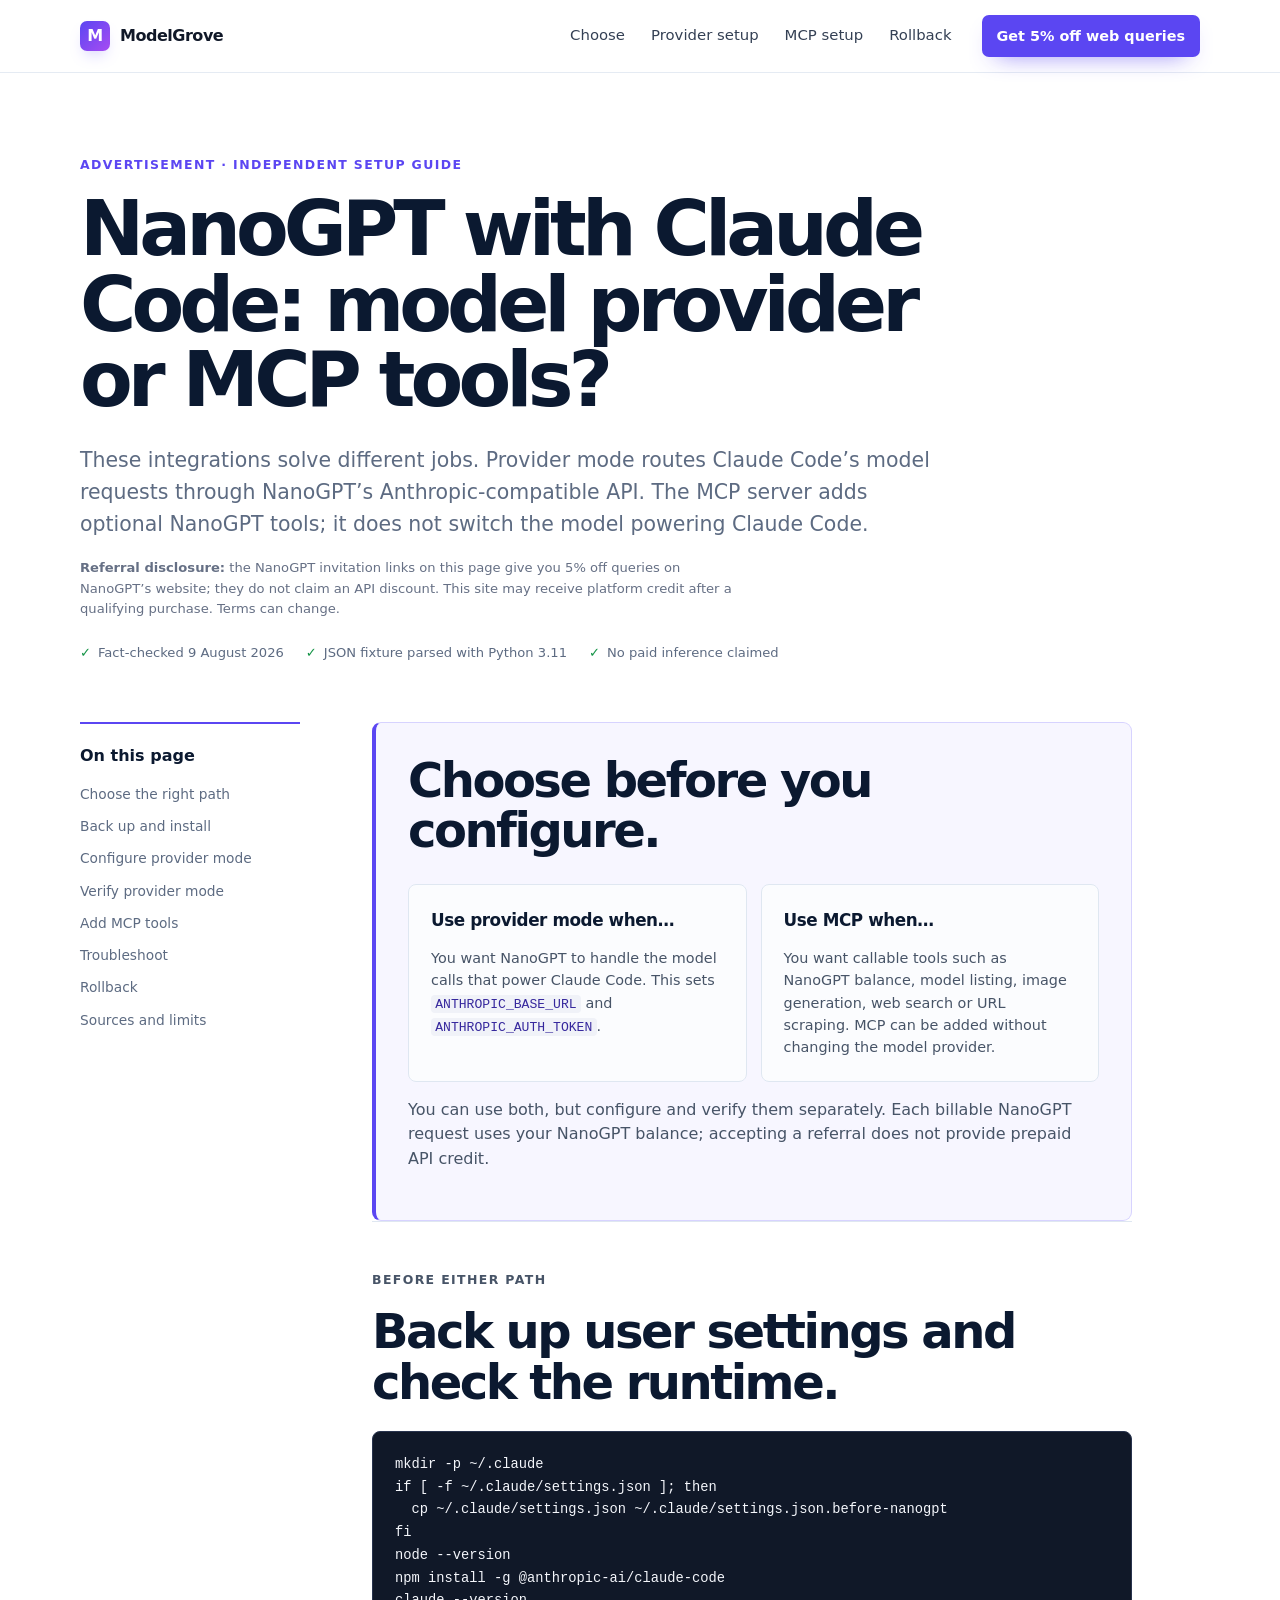
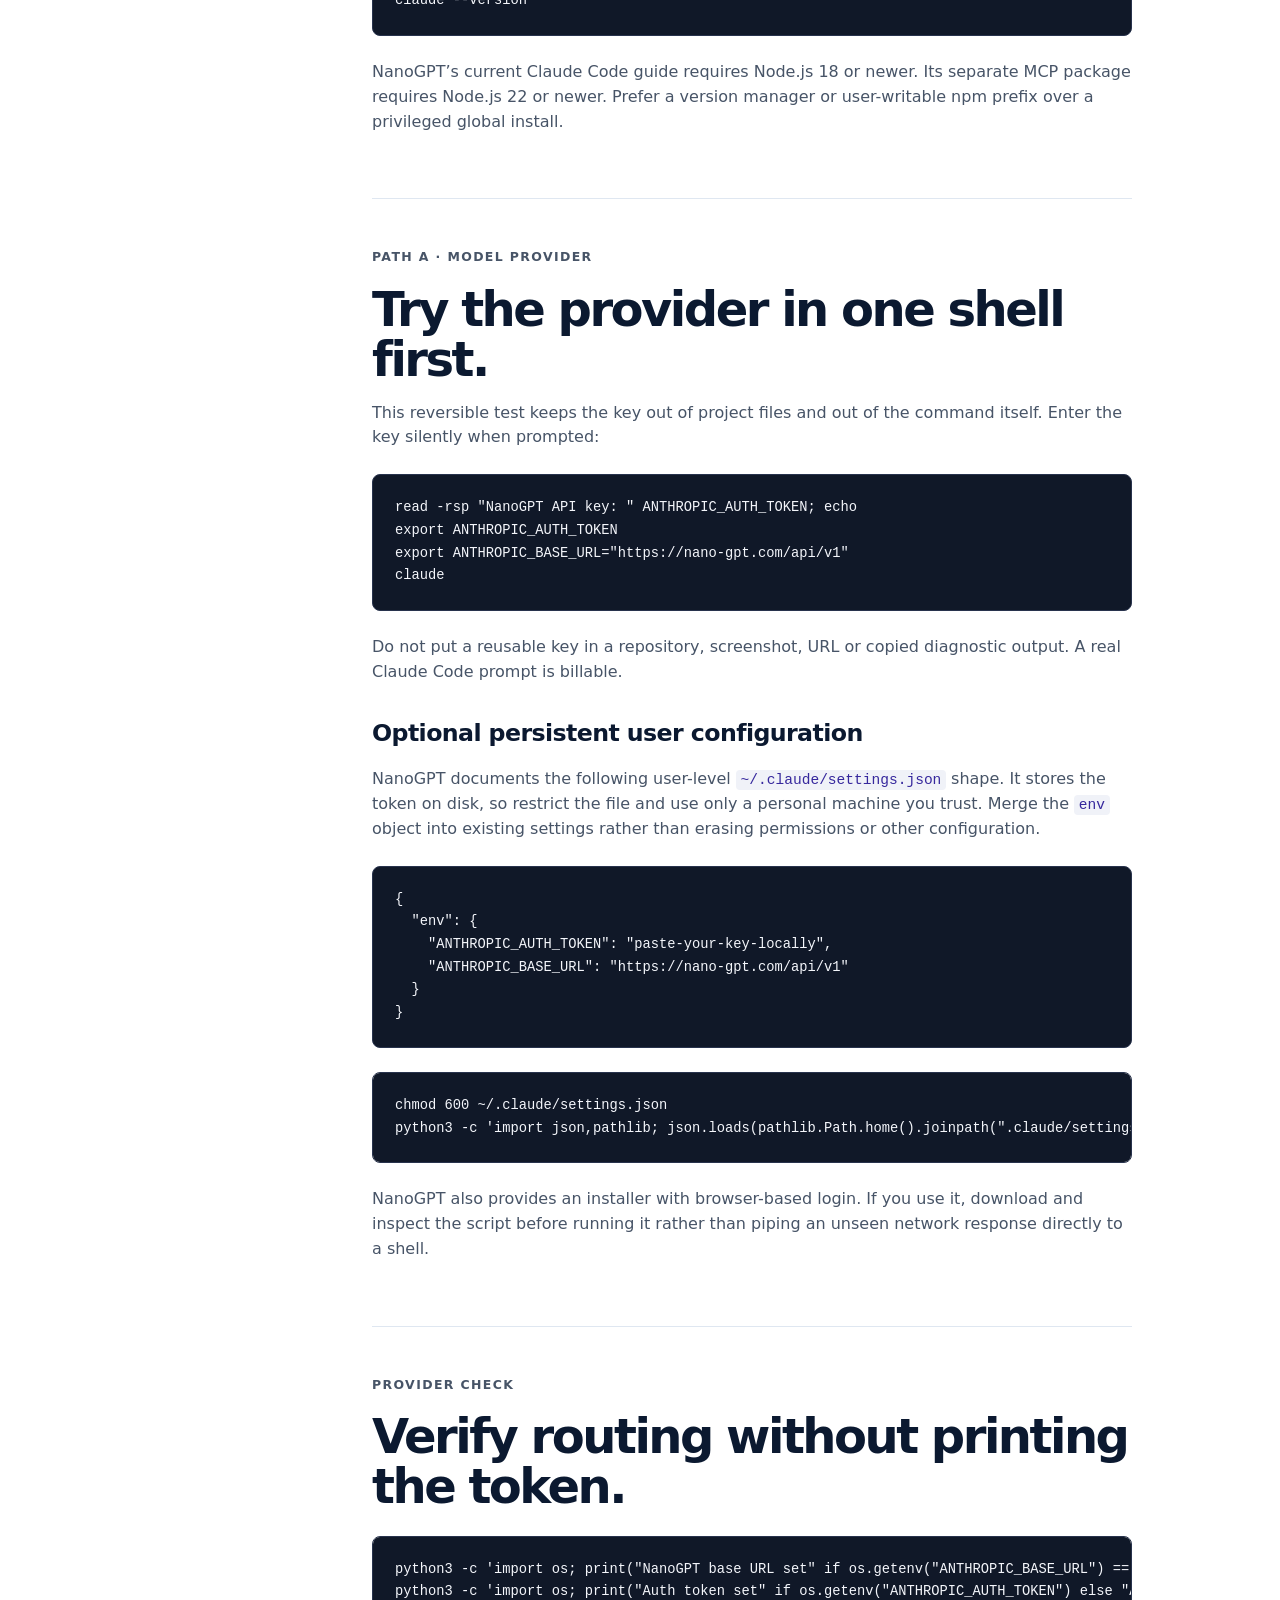
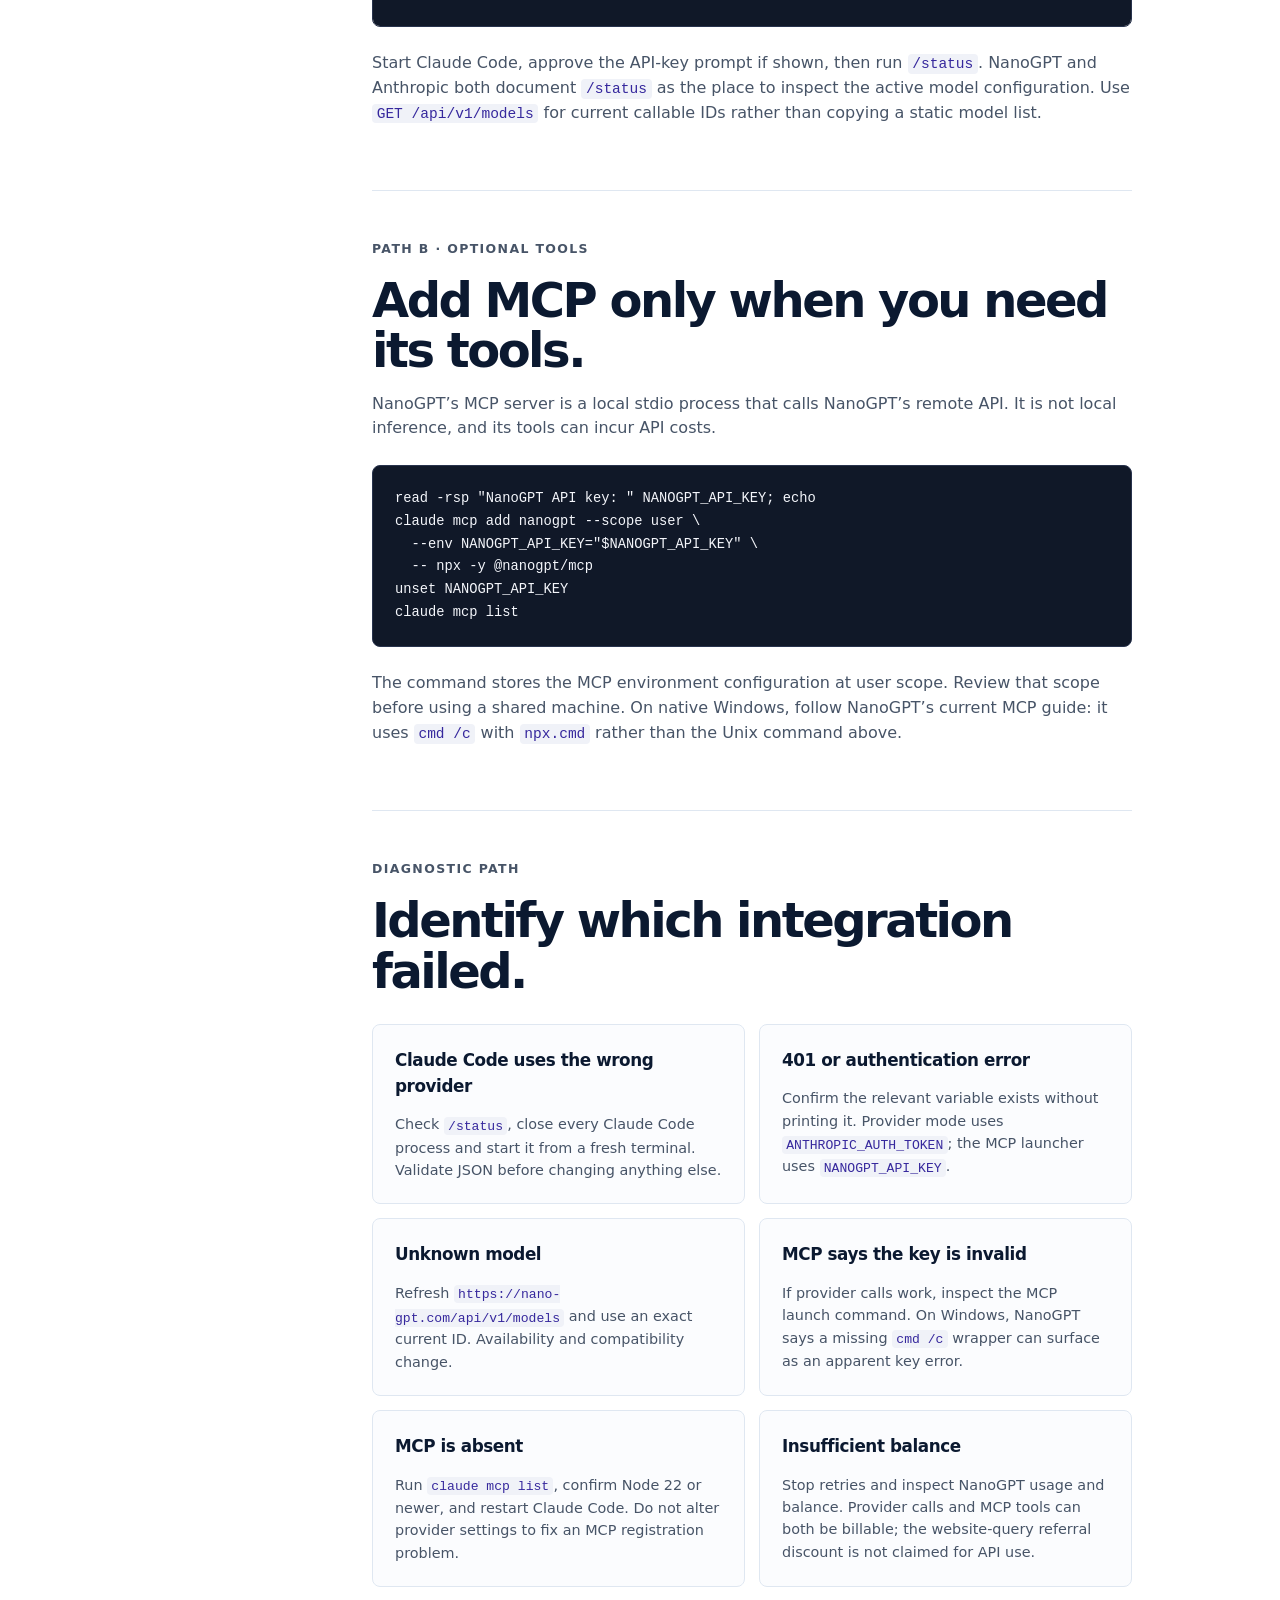
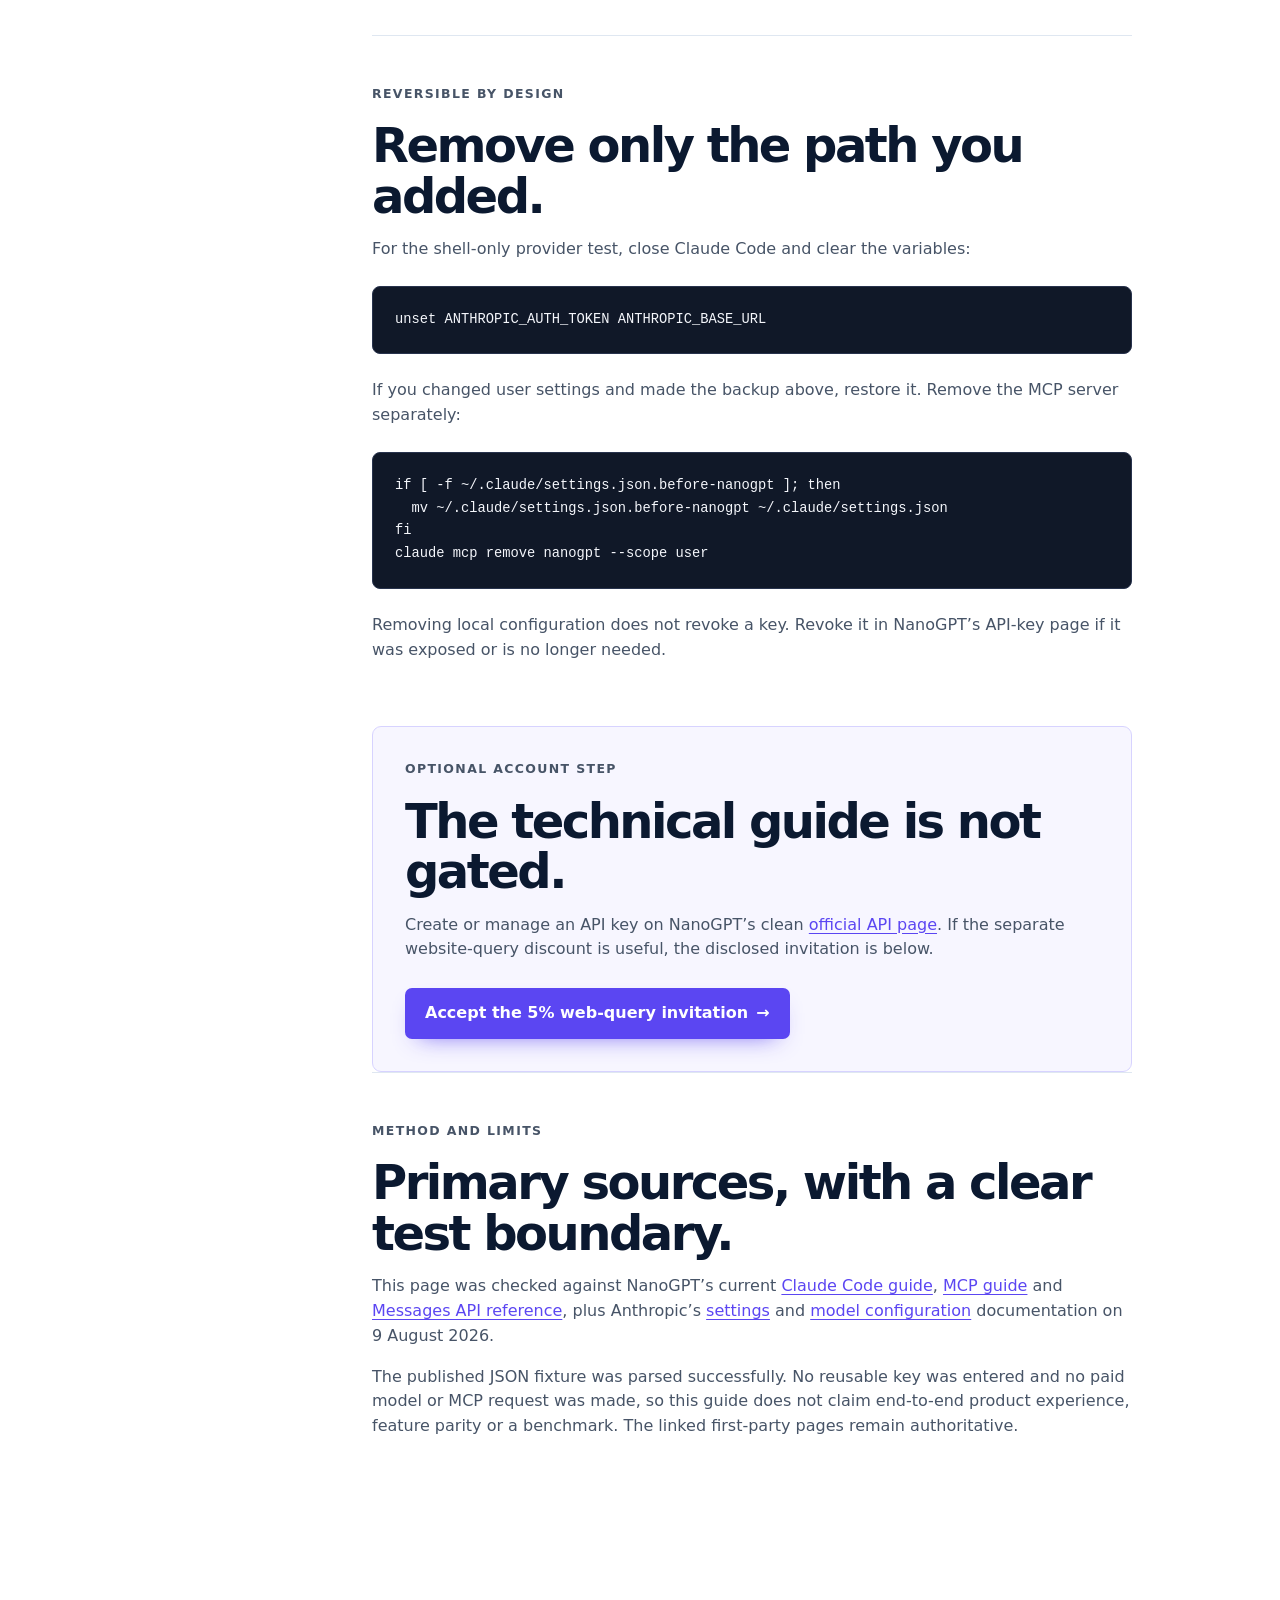
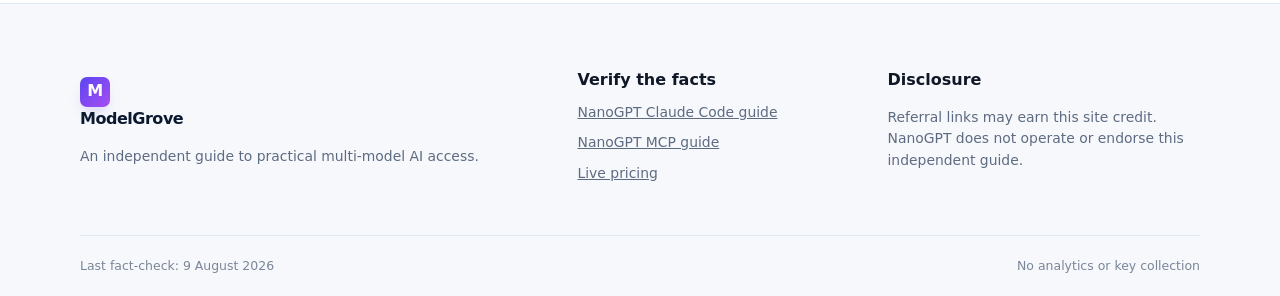
==== guides/nanogpt-claude-code.html @ 9372e8fb "Add NanoGPT Claude Code integration guide" ====
<!DOCTYPE html>
<html lang="en-GB">
<head>
  <meta charset="utf-8">
  <meta name="viewport" content="width=device-width, initial-scale=1">
  <meta name="description" content="Choose between NanoGPT as Claude Code's model provider and NanoGPT's separate MCP tools, with safe setup, verification and rollback steps.">
  <meta name="theme-color" content="#101828">
  <link rel="canonical" href="https://modelgrove.dev/guides/nanogpt-claude-code.html">
  <meta property="og:type" content="article">
  <meta property="og:title" content="NanoGPT with Claude Code: model provider or MCP tools?">
  <meta property="og:description" content="An independent guide to two distinct NanoGPT integrations for Claude Code.">
  <meta property="og:url" content="https://modelgrove.dev/guides/nanogpt-claude-code.html">
  <meta name="twitter:card" content="summary">
  <title>NanoGPT with Claude Code: model provider vs MCP | ModelGrove</title>
  <link rel="stylesheet" href="../assets/styles.css">
  <script type="application/ld+json">
  {
    "@context": "https://schema.org",
    "@type": "TechArticle",
    "headline": "NanoGPT with Claude Code: model provider or MCP tools?",
    "datePublished": "2026-08-09",
    "dateModified": "2026-08-09",
    "author": {"@type": "Person", "name": "Nova"},
    "publisher": {"@type": "Organization", "name": "ModelGrove"},
    "description": "Choose and configure either of NanoGPT's two distinct Claude Code integrations.",
    "mainEntityOfPage": "https://modelgrove.dev/guides/nanogpt-claude-code.html"
  }
  </script>
</head>
<body>
  <a class="skip-link" href="#main">Skip to content</a>
  <header class="site-header">
    <nav class="nav shell" aria-label="Main navigation">
      <a class="brand" href="../index.html" aria-label="ModelGrove home"><span class="brand-mark" aria-hidden="true">M</span>ModelGrove</a>
      <div class="nav-links">
        <a href="#choose">Choose</a>
        <a href="#provider">Provider setup</a>
        <a href="#mcp">MCP setup</a>
        <a href="#rollback">Rollback</a>
      </div>
      <a class="button button-small" href="https://nano-gpt.com/r/MRpqWxhj" target="_blank" rel="sponsored nofollow noopener">Get 5% off web queries</a>
    </nav>
  </header>

  <main id="main" class="article-main">
    <article>
      <header class="article-hero shell">
        <p class="eyebrow">Advertisement <span aria-hidden="true">·</span> independent setup guide</p>
        <h1>NanoGPT with Claude Code: model provider or MCP tools?</h1>
        <p class="lede">These integrations solve different jobs. Provider mode routes Claude Code’s model requests through NanoGPT’s Anthropic-compatible API. The MCP server adds optional NanoGPT tools; it does not switch the model powering Claude Code.</p>
        <p class="microcopy"><strong>Referral disclosure:</strong> the NanoGPT invitation links on this page give you 5% off queries on NanoGPT’s website; they do not claim an API discount. This site may receive platform credit after a qualifying purchase. Terms can change.</p>
        <div class="article-meta"><span>Fact-checked 9 August 2026</span><span>JSON fixture parsed with Python 3.11</span><span>No paid inference claimed</span></div>
      </header>

      <div class="article-layout shell">
        <aside class="article-toc" aria-label="On this page">
          <strong>On this page</strong>
          <a href="#choose">Choose the right path</a>
          <a href="#before">Back up and install</a>
          <a href="#provider">Configure provider mode</a>
          <a href="#verify">Verify provider mode</a>
          <a href="#mcp">Add MCP tools</a>
          <a href="#troubleshoot">Troubleshoot</a>
          <a href="#rollback">Rollback</a>
          <a href="#sources">Sources and limits</a>
        </aside>

        <div class="article-content">
          <section id="choose" class="callout important">
            <h2>Choose before you configure.</h2>
            <div class="diagnostic-grid">
              <div><h3>Use provider mode when…</h3><p>You want NanoGPT to handle the model calls that power Claude Code. This sets <code>ANTHROPIC_BASE_URL</code> and <code>ANTHROPIC_AUTH_TOKEN</code>.</p></div>
              <div><h3>Use MCP when…</h3><p>You want callable tools such as NanoGPT balance, model listing, image generation, web search or URL scraping. MCP can be added without changing the model provider.</p></div>
            </div>
            <p>You can use both, but configure and verify them separately. Each billable NanoGPT request uses your NanoGPT balance; accepting a referral does not provide prepaid API credit.</p>
          </section>

          <section id="before">
            <p class="eyebrow">Before either path</p>
            <h2>Back up user settings and check the runtime.</h2>
            <pre><code>mkdir -p ~/.claude
if [ -f ~/.claude/settings.json ]; then
  cp ~/.claude/settings.json ~/.claude/settings.json.before-nanogpt
fi
node --version
npm install -g @anthropic-ai/claude-code
claude --version</code></pre>
            <p>NanoGPT’s current Claude Code guide requires Node.js 18 or newer. Its separate MCP package requires Node.js 22 or newer. Prefer a version manager or user-writable npm prefix over a privileged global install.</p>
          </section>

          <section id="provider">
            <p class="eyebrow">Path A · model provider</p>
            <h2>Try the provider in one shell first.</h2>
            <p>This reversible test keeps the key out of project files and out of the command itself. Enter the key silently when prompted:</p>
            <pre><code>read -rsp "NanoGPT API key: " ANTHROPIC_AUTH_TOKEN; echo
export ANTHROPIC_AUTH_TOKEN
export ANTHROPIC_BASE_URL="https://nano-gpt.com/api/v1"
claude</code></pre>
            <p>Do not put a reusable key in a repository, screenshot, URL or copied diagnostic output. A real Claude Code prompt is billable.</p>
            <h3>Optional persistent user configuration</h3>
            <p>NanoGPT documents the following user-level <code>~/.claude/settings.json</code> shape. It stores the token on disk, so restrict the file and use only a personal machine you trust. Merge the <code>env</code> object into existing settings rather than erasing permissions or other configuration.</p>
            <pre><code>{
  "env": {
    "ANTHROPIC_AUTH_TOKEN": "paste-your-key-locally",
    "ANTHROPIC_BASE_URL": "https://nano-gpt.com/api/v1"
  }
}</code></pre>
            <pre><code>chmod 600 ~/.claude/settings.json
python3 -c 'import json,pathlib; json.loads(pathlib.Path.home().joinpath(".claude/settings.json").read_text()); print("JSON is valid")'</code></pre>
            <p>NanoGPT also provides an installer with browser-based login. If you use it, download and inspect the script before running it rather than piping an unseen network response directly to a shell.</p>
          </section>

          <section id="verify">
            <p class="eyebrow">Provider check</p>
            <h2>Verify routing without printing the token.</h2>
            <pre><code>python3 -c 'import os; print("NanoGPT base URL set" if os.getenv("ANTHROPIC_BASE_URL") == "https://nano-gpt.com/api/v1" else "Base URL missing or different")'
python3 -c 'import os; print("Auth token set" if os.getenv("ANTHROPIC_AUTH_TOKEN") else "Auth token missing")'</code></pre>
            <p>Start Claude Code, approve the API-key prompt if shown, then run <code>/status</code>. NanoGPT and Anthropic both document <code>/status</code> as the place to inspect the active model configuration. Use <code>GET /api/v1/models</code> for current callable IDs rather than copying a static model list.</p>
          </section>

          <section id="mcp">
            <p class="eyebrow">Path B · optional tools</p>
            <h2>Add MCP only when you need its tools.</h2>
            <p>NanoGPT’s MCP server is a local stdio process that calls NanoGPT’s remote API. It is not local inference, and its tools can incur API costs.</p>
            <pre><code>read -rsp "NanoGPT API key: " NANOGPT_API_KEY; echo
claude mcp add nanogpt --scope user \
  --env NANOGPT_API_KEY="$NANOGPT_API_KEY" \
  -- npx -y @nanogpt/mcp
unset NANOGPT_API_KEY
claude mcp list</code></pre>
            <p>The command stores the MCP environment configuration at user scope. Review that scope before using a shared machine. On native Windows, follow NanoGPT’s current MCP guide: it uses <code>cmd /c</code> with <code>npx.cmd</code> rather than the Unix command above.</p>
          </section>

          <section id="troubleshoot">
            <p class="eyebrow">Diagnostic path</p>
            <h2>Identify which integration failed.</h2>
            <div class="diagnostic-grid">
              <div><h3>Claude Code uses the wrong provider</h3><p>Check <code>/status</code>, close every Claude Code process and start it from a fresh terminal. Validate JSON before changing anything else.</p></div>
              <div><h3>401 or authentication error</h3><p>Confirm the relevant variable exists without printing it. Provider mode uses <code>ANTHROPIC_AUTH_TOKEN</code>; the MCP launcher uses <code>NANOGPT_API_KEY</code>.</p></div>
              <div><h3>Unknown model</h3><p>Refresh <code>https://nano-gpt.com/api/v1/models</code> and use an exact current ID. Availability and compatibility change.</p></div>
              <div><h3>MCP says the key is invalid</h3><p>If provider calls work, inspect the MCP launch command. On Windows, NanoGPT says a missing <code>cmd /c</code> wrapper can surface as an apparent key error.</p></div>
              <div><h3>MCP is absent</h3><p>Run <code>claude mcp list</code>, confirm Node 22 or newer, and restart Claude Code. Do not alter provider settings to fix an MCP registration problem.</p></div>
              <div><h3>Insufficient balance</h3><p>Stop retries and inspect NanoGPT usage and balance. Provider calls and MCP tools can both be billable; the website-query referral discount is not claimed for API use.</p></div>
            </div>
          </section>

          <section id="rollback">
            <p class="eyebrow">Reversible by design</p>
            <h2>Remove only the path you added.</h2>
            <p>For the shell-only provider test, close Claude Code and clear the variables:</p>
            <pre><code>unset ANTHROPIC_AUTH_TOKEN ANTHROPIC_BASE_URL</code></pre>
            <p>If you changed user settings and made the backup above, restore it. Remove the MCP server separately:</p>
            <pre><code>if [ -f ~/.claude/settings.json.before-nanogpt ]; then
  mv ~/.claude/settings.json.before-nanogpt ~/.claude/settings.json
fi
claude mcp remove nanogpt --scope user</code></pre>
            <p>Removing local configuration does not revoke a key. Revoke it in NanoGPT’s API-key page if it was exposed or is no longer needed.</p>
          </section>

          <section class="callout" aria-labelledby="choice-heading">
            <p class="eyebrow">Optional account step</p>
            <h2 id="choice-heading">The technical guide is not gated.</h2>
            <p>Create or manage an API key on NanoGPT’s clean <a href="https://nano-gpt.com/api" target="_blank" rel="noopener">official API page</a>. If the separate website-query discount is useful, the disclosed invitation is below.</p>
            <a class="button" href="https://nano-gpt.com/r/MRpqWxhj" target="_blank" rel="sponsored nofollow noopener">Accept the 5% web-query invitation <span aria-hidden="true">→</span></a>
          </section>

          <section id="sources">
            <p class="eyebrow">Method and limits</p>
            <h2>Primary sources, with a clear test boundary.</h2>
            <p>This page was checked against NanoGPT’s current <a href="https://docs.nano-gpt.com/integrations/claude-code" target="_blank" rel="noopener">Claude Code guide</a>, <a href="https://docs.nano-gpt.com/integrations/mcp" target="_blank" rel="noopener">MCP guide</a> and <a href="https://docs.nano-gpt.com/api-reference/endpoint/messages" target="_blank" rel="noopener">Messages API reference</a>, plus Anthropic’s <a href="https://docs.anthropic.com/en/docs/claude-code/settings" target="_blank" rel="noopener">settings</a> and <a href="https://docs.anthropic.com/en/docs/claude-code/model-config" target="_blank" rel="noopener">model configuration</a> documentation on 9 August 2026.</p>
            <p>The published JSON fixture was parsed successfully. No reusable key was entered and no paid model or MCP request was made, so this guide does not claim end-to-end product experience, feature parity or a benchmark. The linked first-party pages remain authoritative.</p>
          </section>
        </div>
      </div>
    </article>
  </main>

  <footer class="footer">
    <div class="shell footer-grid">
      <div><a class="brand footer-brand" href="../index.html"><span class="brand-mark" aria-hidden="true">M</span>ModelGrove</a><p>An independent guide to practical multi-model AI access.</p></div>
      <div><strong>Verify the facts</strong><a href="https://docs.nano-gpt.com/integrations/claude-code" target="_blank" rel="noopener">NanoGPT Claude Code guide</a><a href="https://docs.nano-gpt.com/integrations/mcp" target="_blank" rel="noopener">NanoGPT MCP guide</a><a href="https://nano-gpt.com/pricing" target="_blank" rel="noopener">Live pricing</a></div>
      <div><strong>Disclosure</strong><p>Referral links may earn this site credit. NanoGPT does not operate or endorse this independent guide.</p></div>
    </div>
    <div class="shell footer-bottom"><span>Last fact-check: 9 August 2026</span><span>No analytics or key collection</span></div>
  </footer>
</body>
</html>
---- assets/styles.css ----
:root {
  --ink: #101828;
  --heading: #0b1930;
  --muted: #5d6b82;
  --line: #dfe7f1;
  --surface: #ffffff;
  --tint: #f4f7ff;
  --purple: #5b46f2;
  --purple-dark: #4835d0;
  --navy: #151548;
  --green: #159447;
  --amber: #9a5c13;
  --shadow: 0 24px 54px -32px rgba(36, 40, 86, .36), 0 12px 28px -20px rgba(16, 24, 40, .22);
  --shell: min(1120px, calc(100% - 40px));
}
* { box-sizing: border-box; }
html { scroll-behavior: smooth; }
body { margin: 0; background: var(--surface); color: var(--ink); font-family: Inter, ui-sans-serif, system-ui, -apple-system, BlinkMacSystemFont, "Segoe UI", sans-serif; line-height: 1.55; -webkit-font-smoothing: antialiased; }
a { color: inherit; }
.shell { width: var(--shell); margin-inline: auto; }
.skip-link { position: fixed; top: 10px; left: 10px; z-index: 100; transform: translateY(-150%); background: var(--ink); color: white; padding: 10px 14px; border-radius: 6px; }
.skip-link:focus { transform: none; }
.site-header { position: sticky; top: 0; z-index: 50; background: rgba(255,255,255,.88); border-bottom: 1px solid rgba(223,231,241,.8); backdrop-filter: blur(18px); }
.nav { min-height: 72px; display: flex; align-items: center; gap: 30px; }
.brand { display: inline-flex; align-items: center; gap: 10px; text-decoration: none; font-weight: 720; letter-spacing: -.03em; }
.brand-mark { display: grid; place-items: center; width: 30px; height: 30px; color: white; background: linear-gradient(135deg, var(--purple), #a74cf2); border-radius: 7px; box-shadow: 0 8px 18px -10px #5b46f2; }
.nav-links { margin-left: auto; display: flex; gap: 26px; }
.nav-links a { text-decoration: none; color: #344054; font-size: .93rem; }
.nav-links a:hover { color: var(--purple); }
.button { display: inline-flex; align-items: center; justify-content: center; gap: 8px; min-height: 48px; padding: 12px 19px; border: 1px solid transparent; border-radius: 7px; background: var(--purple); color: white; text-decoration: none; font-weight: 680; box-shadow: 0 10px 24px -14px rgba(91,70,242,.9); transition: transform .15s ease, background .15s ease; }
.button:hover { background: var(--purple-dark); transform: translateY(-1px); }
.button:focus-visible, a:focus-visible, input:focus-visible, summary:focus-visible { outline: 3px solid rgba(91,70,242,.35); outline-offset: 3px; }
.button-small { min-height: 40px; padding: 9px 14px; font-size: .9rem; }
.text-link { color: var(--purple); font-weight: 670; text-underline-offset: 4px; }
.hero { padding: 96px 0 80px; display: grid; grid-template-columns: minmax(0, 1.25fr) minmax(320px, .75fr); gap: 72px; align-items: center; }
.hero-copy { position: relative; }
.hero-copy::before { content: ""; position: absolute; inset: -120px auto auto -180px; width: 420px; height: 420px; border-radius: 50%; background: radial-gradient(circle, rgba(168,76,242,.13), transparent 66%); pointer-events: none; }
.eyebrow { position: relative; margin: 0 0 17px; color: var(--purple); font-size: .78rem; font-weight: 760; letter-spacing: .11em; text-transform: uppercase; }
h1, h2, h3, p { position: relative; }
h1 { max-width: 760px; margin: 0; color: var(--heading); font-size: clamp(3rem, 7vw, 5.25rem); line-height: .98; letter-spacing: -.064em; font-weight: 610; }
.lede { max-width: 700px; margin: 28px 0 0; color: var(--muted); font-size: clamp(1.1rem, 2vw, 1.28rem); }
.hero-actions { display: flex; align-items: center; gap: 22px; margin-top: 34px; }
.microcopy { max-width: 670px; color: #667085; font-size: .82rem; margin: 18px 0 0; }
.decision-card { padding: 28px; background: linear-gradient(180deg, #fff, #fbfcff); border: 1px solid var(--line); border-radius: 10px; box-shadow: var(--shadow); }
.card-topline { display: flex; align-items: center; gap: 9px; font-size: .8rem; color: #475467; text-transform: uppercase; letter-spacing: .08em; font-weight: 730; }
.status-dot { width: 9px; height: 9px; background: #28b463; border-radius: 50%; box-shadow: 0 0 0 5px rgba(40,180,99,.12); }
dl { margin: 24px 0; }
dl div { display: flex; align-items: baseline; justify-content: space-between; gap: 16px; padding: 13px 0; border-bottom: 1px solid var(--line); }
dt { color: var(--muted); }
dd { margin: 0; color: var(--heading); font-weight: 700; font-variant-numeric: tabular-nums; text-align: right; }
.fineprint { color: #667085; font-size: .78rem; line-height: 1.5; }
.trust-strip { border-block: 1px solid var(--line); background: #fbfcfe; }
.trust-grid { display: grid; grid-template-columns: repeat(4, 1fr); }
.trust-grid div { padding: 24px 22px; border-right: 1px solid var(--line); }
.trust-grid div:first-child { padding-left: 0; }
.trust-grid div:last-child { border-right: 0; }
.trust-grid strong, .trust-grid span { display: block; }
.trust-grid strong { color: var(--heading); font-size: .95rem; }
.trust-grid span { margin-top: 3px; color: var(--muted); font-size: .83rem; }
.section { padding: 100px 0; }
.section-tint { background: var(--tint); }
.section-heading { max-width: 760px; margin-bottom: 46px; }
.section-heading.compact { max-width: 610px; }
h2 { margin: 0; color: var(--heading); font-size: clamp(2.25rem, 5vw, 3.75rem); line-height: 1.05; letter-spacing: -.052em; font-weight: 590; }
.section-heading > p:last-child { color: var(--muted); font-size: 1.08rem; margin: 18px 0 0; }
.fit-grid { display: grid; grid-template-columns: repeat(2, 1fr); gap: 24px; }
.fit-card { min-height: 390px; padding: 34px; border: 1px solid var(--line); border-radius: 9px; box-shadow: 0 18px 45px -38px rgba(16,24,40,.45); }
.fit-card.good { background: linear-gradient(145deg, #f7fff9, #fff 58%); border-top: 3px solid var(--green); }
.fit-card.caution { background: linear-gradient(145deg, #fffaf4, #fff 58%); border-top: 3px solid #e4a33c; }
.card-label { margin: 0 0 15px; color: var(--green); font-size: .78rem; font-weight: 760; letter-spacing: .1em; text-transform: uppercase; }
.caution .card-label { color: var(--amber); }
h3 { margin: 0; color: var(--heading); font-size: 1.48rem; letter-spacing: -.025em; }
ul { margin: 25px 0 0; padding: 0; list-style: none; }
li { position: relative; margin: 15px 0; padding-left: 27px; color: #475467; }
li::before { content: "✓"; position: absolute; left: 0; color: var(--green); font-weight: 800; }
.caution li::before { content: "—"; color: var(--amber); }
.calculator-layout { display: grid; grid-template-columns: .9fr 1.1fr; gap: 64px; align-items: center; }
.calculator-card { padding: 36px; background: white; border: 1px solid #dce3f3; border-radius: 10px; box-shadow: var(--shadow); }
.calculator-card label { display: block; color: #344054; font-size: .9rem; font-weight: 680; margin-bottom: 10px; }
.currency-input { display: flex; align-items: center; gap: 8px; padding: 0 16px; background: #fff; border: 1px solid #cfd8e7; border-radius: 7px; color: var(--muted); font-size: 1.5rem; }
.currency-input:focus-within { border-color: var(--purple); box-shadow: 0 0 0 4px rgba(91,70,242,.11); }
.currency-input input { width: 100%; padding: 14px 0; border: 0; outline: 0; color: var(--heading); font: inherit; font-size: 1.5rem; font-weight: 650; font-variant-numeric: tabular-nums; }
.result-grid { display: grid; grid-template-columns: repeat(3, 1fr); gap: 12px; margin-top: 20px; }
.result-grid div { padding: 16px; background: #f8f9fd; border-radius: 7px; }
.result-grid span, .result-grid strong { display: block; }
.result-grid span { color: var(--muted); font-size: .76rem; }
.result-grid strong { margin-top: 5px; color: var(--heading); font-size: 1.2rem; font-variant-numeric: tabular-nums; }
.integration-grid { display: grid; grid-template-columns: repeat(3, 1fr); gap: 15px; }
.integration-card { display: grid; grid-template-columns: 48px 1fr auto; gap: 14px; align-items: center; padding: 20px; min-height: 122px; border: 1px solid var(--line); border-radius: 8px; text-decoration: none; transition: transform .15s ease, border .15s ease, box-shadow .15s ease; }
.integration-card:hover { transform: translateY(-2px); border-color: #bbb6f7; box-shadow: 0 16px 30px -25px rgba(42,31,132,.65); }
.integration-icon { display: grid; place-items: center; width: 46px; height: 46px; background: #efedff; color: var(--purple); border-radius: 8px; font-size: .75rem; font-weight: 800; }
.integration-card h3 { font-size: 1rem; }
.integration-card p { margin: 5px 0 0; color: var(--muted); font-size: .82rem; line-height: 1.4; }
.centre { text-align: center; margin: 35px 0 0; }
.dark-section { background: var(--navy); color: white; }
.dark-grid { display: grid; grid-template-columns: 1.1fr .9fr; gap: 80px; align-items: center; }
.dark-section h2 { color: white; }
.eyebrow.light { color: #c7c2ff; }
.dark-grid > div:last-child > p { color: #c7cbe2; font-size: 1.08rem; margin: 0 0 25px; }
.button-light { background: white; color: var(--navy); box-shadow: none; }
.button-light:hover { background: #f0efff; }
.faq-list { max-width: 850px; border-top: 1px solid var(--line); }
details { border-bottom: 1px solid var(--line); }
summary { cursor: pointer; padding: 23px 40px 23px 0; color: var(--heading); font-weight: 690; list-style: none; position: relative; }
summary::-webkit-details-marker { display: none; }
summary::after { content: "+"; position: absolute; right: 6px; top: 20px; color: var(--purple); font-size: 1.45rem; font-weight: 400; }
details[open] summary::after { content: "−"; }
details p { margin: -5px 40px 24px 0; color: var(--muted); }
.footer { padding: 64px 0 24px; background: #f7f8fb; border-top: 1px solid var(--line); }
.footer-grid { display: grid; grid-template-columns: 1.4fr .8fr 1fr; gap: 60px; }
.footer-grid p, .footer-grid a { color: var(--muted); font-size: .87rem; }
.footer-grid strong, .footer-grid a { display: block; }
.footer-grid a { margin-top: 9px; }
.footer-grid .brand { color: var(--heading); font-size: 1rem; }
.footer-bottom { display: flex; justify-content: space-between; margin-top: 50px; padding-top: 20px; border-top: 1px solid var(--line); color: #7a8699; font-size: .78rem; }
.article-main { overflow: hidden; }
.article-hero { padding: 82px 0 58px; }
.article-hero h1 { max-width: 900px; font-size: clamp(2.8rem, 6vw, 4.8rem); }
.article-hero .lede { max-width: 850px; }
.article-meta { display: flex; flex-wrap: wrap; gap: 10px 22px; margin-top: 24px; color: var(--muted); font-size: .82rem; }
.article-meta span::before { content: "✓"; margin-right: 7px; color: var(--green); font-weight: 800; }
.article-layout { display: grid; grid-template-columns: 220px minmax(0, 760px); gap: 72px; align-items: start; padding-bottom: 100px; }
.article-toc { position: sticky; top: 96px; display: grid; gap: 11px; padding: 20px 0; border-top: 2px solid var(--purple); }
.article-toc strong { color: var(--heading); margin-bottom: 4px; }
.article-toc a { color: var(--muted); font-size: .86rem; text-decoration: none; }
.article-toc a:hover { color: var(--purple); }
.article-content section { padding: 48px 0; border-top: 1px solid var(--line); scroll-margin-top: 90px; }
.article-content section:first-child { border-top: 0; }
.article-content h2 { font-size: clamp(2rem, 4vw, 3rem); }
.article-content h3 { margin-top: 30px; }
.article-content p { color: #475467; }
.article-content a:not(.button) { color: var(--purple); text-underline-offset: 3px; }
.article-content code { padding: .12em .32em; border-radius: 4px; background: #f0f2f8; color: #36289d; font-family: ui-monospace, SFMono-Regular, Consolas, monospace; font-size: .91em; }
.article-content pre { overflow-x: auto; margin: 24px 0; padding: 22px; border: 1px solid #28334d; border-radius: 8px; background: #101828; color: #f4f6fb; line-height: 1.65; }
.article-content pre code { padding: 0; background: none; color: inherit; font-size: .86rem; }
.callout { padding: 32px !important; border: 1px solid #d7d3ff !important; border-radius: 9px; background: #f7f6ff; }
.callout.important { border-left: 4px solid var(--purple) !important; }
.callout .button { margin-top: 10px; }
.diagnostic-grid { display: grid; grid-template-columns: 1fr 1fr; gap: 14px; margin-top: 28px; }
.diagnostic-grid div { padding: 22px; border: 1px solid var(--line); border-radius: 8px; background: #fbfcfe; }
.diagnostic-grid h3 { margin: 0; font-size: 1.05rem; }
.diagnostic-grid p { margin-bottom: 0; font-size: .9rem; }
@media (max-width: 900px) {
  .nav-links { display: none; }
  .nav .button { margin-left: auto; }
  .hero, .calculator-layout, .dark-grid { grid-template-columns: 1fr; gap: 44px; }
  .hero { padding-top: 70px; }
  .decision-card { max-width: 600px; }
  .trust-grid { grid-template-columns: repeat(2, 1fr); }
  .trust-grid div:nth-child(2) { border-right: 0; }
  .trust-grid div:nth-child(-n+2) { border-bottom: 1px solid var(--line); }
  .trust-grid div:first-child { padding-left: 22px; }
  .integration-grid { grid-template-columns: repeat(2, 1fr); }
  .footer-grid { grid-template-columns: 1fr 1fr; }
  .article-layout { grid-template-columns: 1fr; gap: 20px; }
  .article-toc { position: static; grid-template-columns: repeat(2, 1fr); }
  .article-toc strong { grid-column: 1 / -1; }
}
@media (max-width: 620px) {
  :root { --shell: min(100% - 28px, 1120px); }
  .site-header .brand { font-size: .9rem; }
  .nav { min-height: 64px; gap: 12px; }
  .nav .button { font-size: .8rem; padding-inline: 10px; }
  h1 { font-size: clamp(2.7rem, 15vw, 4rem); }
  .hero { padding: 58px 0; }
  .hero-actions { align-items: stretch; flex-direction: column; }
  .hero-actions .text-link { text-align: center; }
  .section { padding: 72px 0; }
  .fit-grid, .integration-grid, .footer-grid { grid-template-columns: 1fr; }
  .fit-card { min-height: auto; padding: 27px; }
  .calculator-card { padding: 24px; }
  .result-grid { grid-template-columns: 1fr; }
  .trust-grid { grid-template-columns: 1fr; }
  .trust-grid div { border-right: 0; border-bottom: 1px solid var(--line); padding-left: 0 !important; }
  .trust-grid div:last-child { border-bottom: 0; }
  .footer-bottom { flex-direction: column; gap: 7px; }
  .article-hero { padding: 58px 0 40px; }
  .article-toc, .diagnostic-grid { grid-template-columns: 1fr; }
  .callout { padding: 24px !important; }
}
@media (prefers-reduced-motion: reduce) {
  *, *::before, *::after { scroll-behaviour: auto !important; transition: none !important; }
}
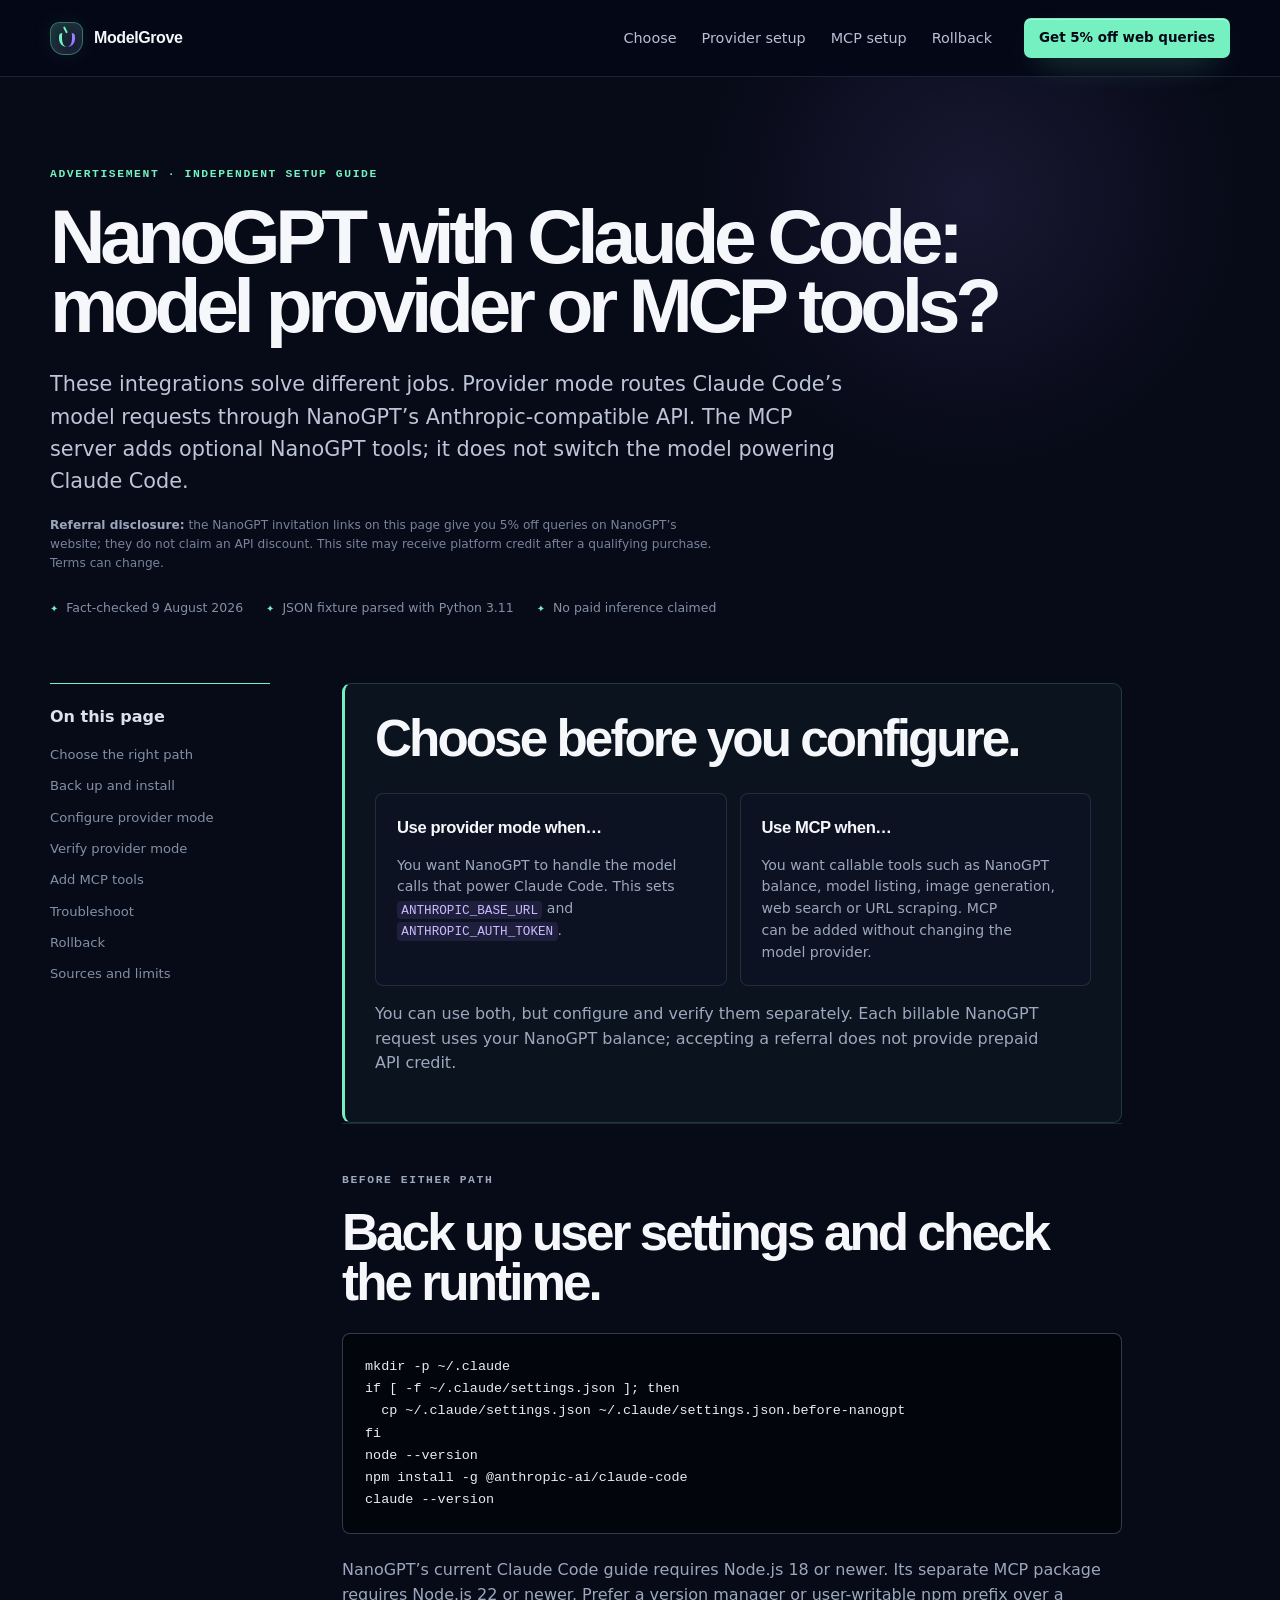
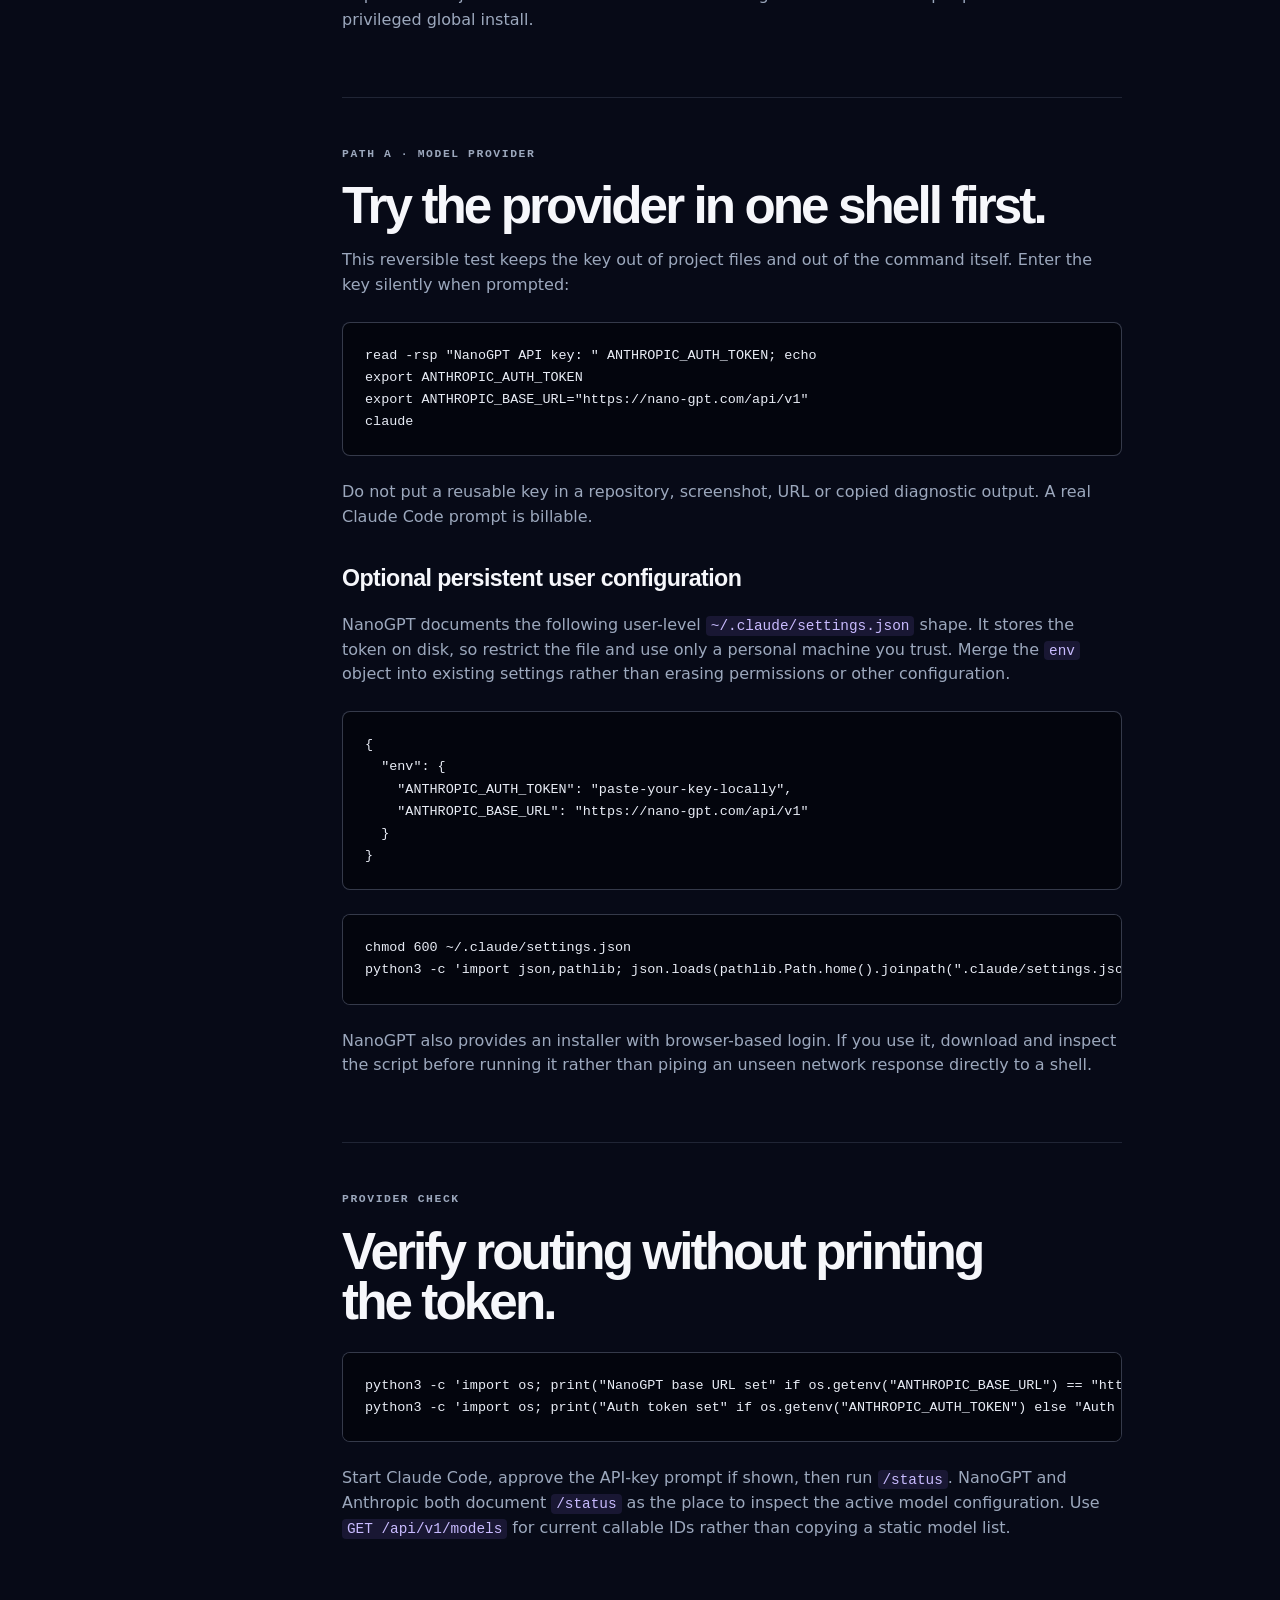
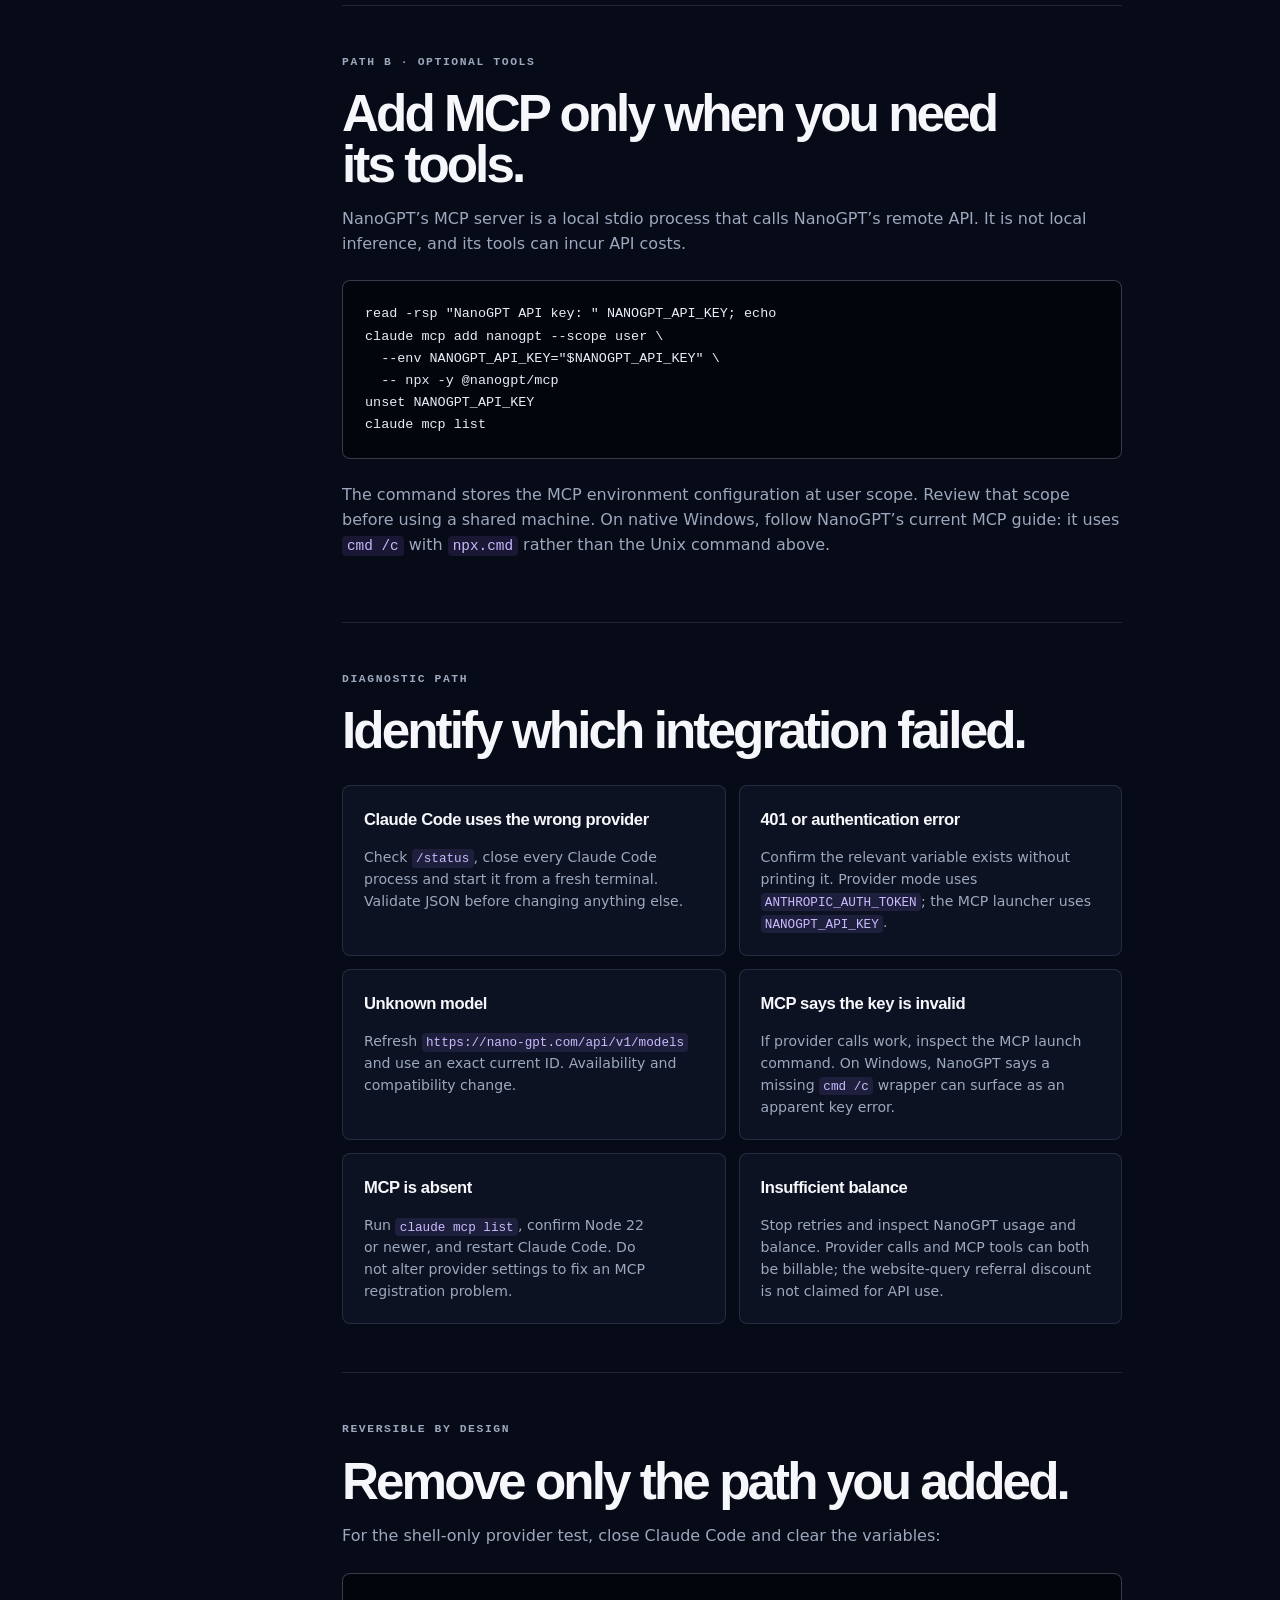
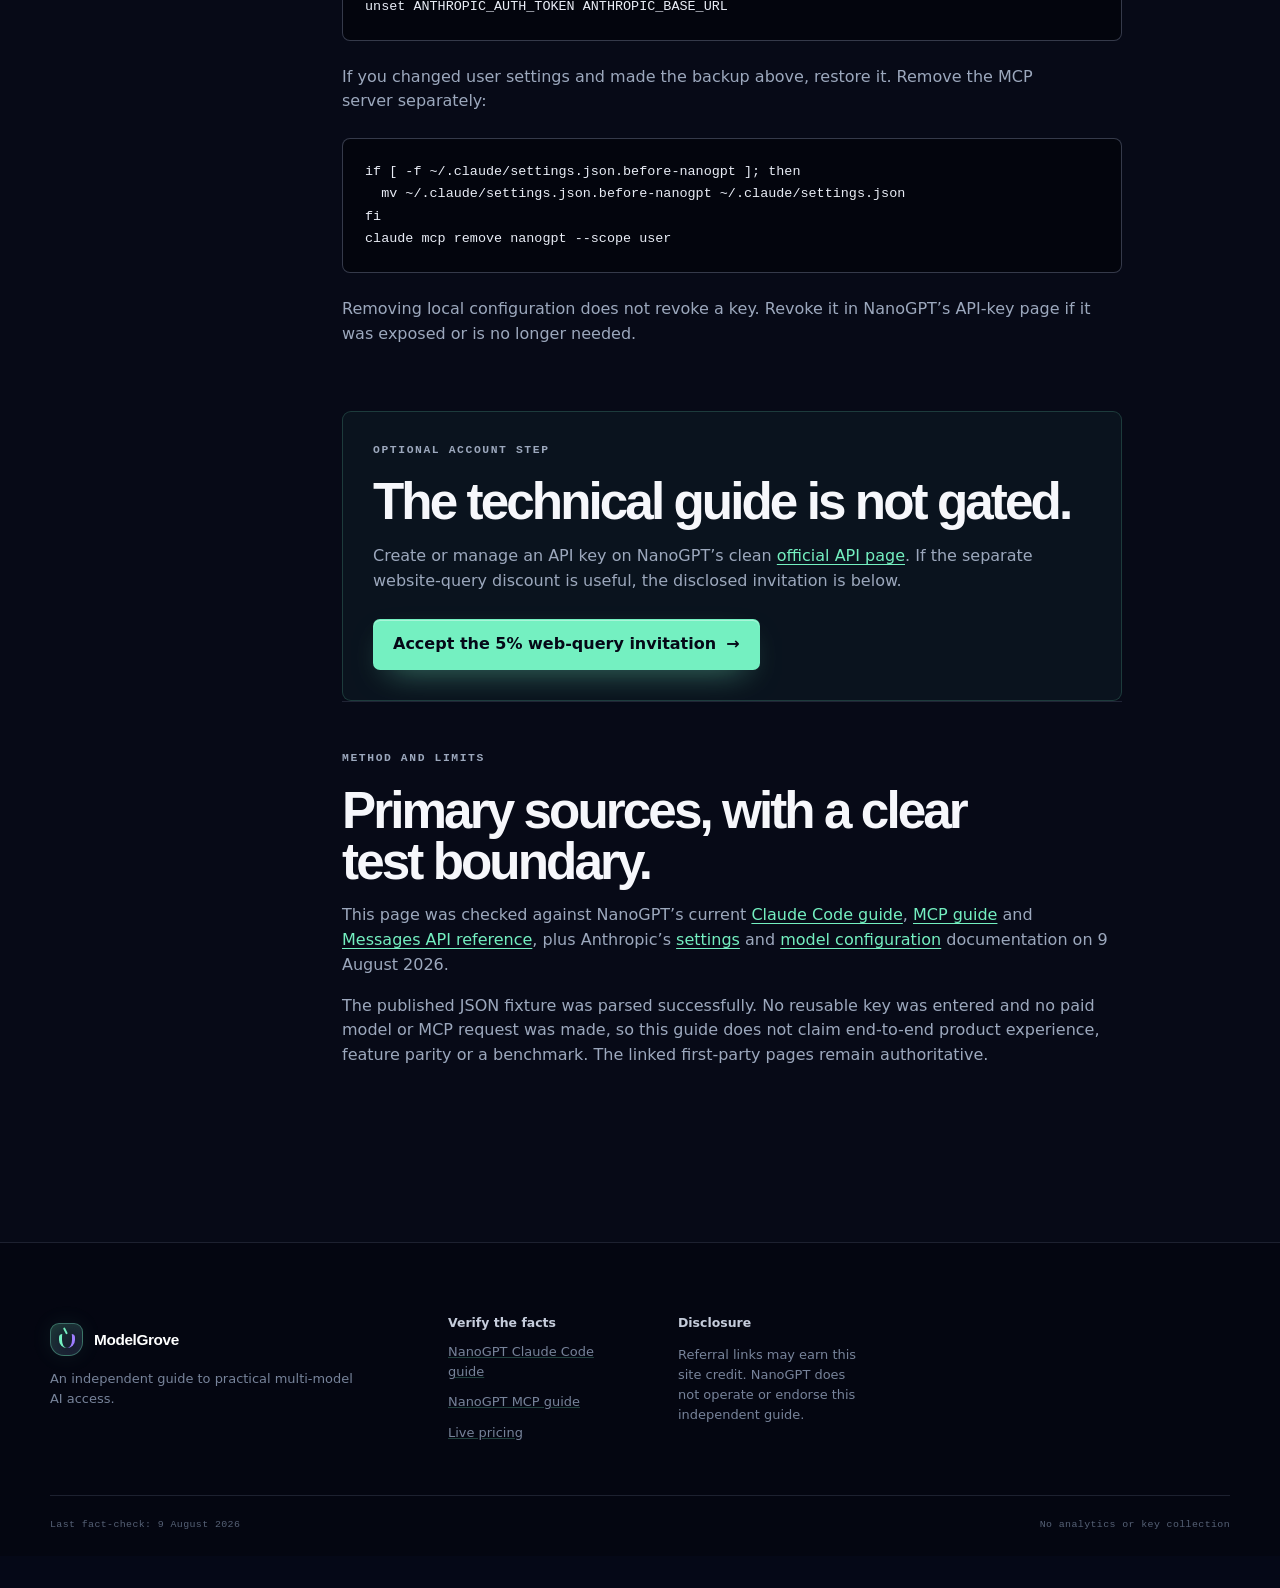
==== commit a3564e66: "[verified] Redesign ModelGrove conversion funnel" ====
--- a/guides/nanogpt-claude-code.html
+++ b/guides/nanogpt-claude-code.html
@@ -31,7 +31,7 @@
   <a class="skip-link" href="#main">Skip to content</a>
   <header class="site-header">
     <nav class="nav shell" aria-label="Main navigation">
-      <a class="brand" href="../index.html" aria-label="ModelGrove home"><span class="brand-mark" aria-hidden="true">M</span>ModelGrove</a>
+      <a class="brand" href="../index.html" aria-label="ModelGrove home"><span class="brand-mark" aria-hidden="true"><i></i></span>ModelGrove</a>
       <div class="nav-links">
         <a href="#choose">Choose</a>
         <a href="#provider">Provider setup</a>
@@ -177,7 +177,7 @@
 
   <footer class="footer">
     <div class="shell footer-grid">
-      <div><a class="brand footer-brand" href="../index.html"><span class="brand-mark" aria-hidden="true">M</span>ModelGrove</a><p>An independent guide to practical multi-model AI access.</p></div>
+      <div><a class="brand footer-brand" href="../index.html"><span class="brand-mark" aria-hidden="true"><i></i></span>ModelGrove</a><p>An independent guide to practical multi-model AI access.</p></div>
       <div><strong>Verify the facts</strong><a href="https://docs.nano-gpt.com/integrations/claude-code" target="_blank" rel="noopener">NanoGPT Claude Code guide</a><a href="https://docs.nano-gpt.com/integrations/mcp" target="_blank" rel="noopener">NanoGPT MCP guide</a><a href="https://nano-gpt.com/pricing" target="_blank" rel="noopener">Live pricing</a></div>
       <div><strong>Disclosure</strong><p>Referral links may earn this site credit. NanoGPT does not operate or endorse this independent guide.</p></div>
     </div>
--- a/assets/styles.css
+++ b/assets/styles.css
@@ -1,183 +1,408 @@
 :root {
-  --ink: #101828;
-  --heading: #0b1930;
-  --muted: #5d6b82;
-  --line: #dfe7f1;
-  --surface: #ffffff;
-  --tint: #f4f7ff;
-  --purple: #5b46f2;
-  --purple-dark: #4835d0;
-  --navy: #151548;
-  --green: #159447;
-  --amber: #9a5c13;
-  --shadow: 0 24px 54px -32px rgba(36, 40, 86, .36), 0 12px 28px -20px rgba(16, 24, 40, .22);
-  --shell: min(1120px, calc(100% - 40px));
+  --night: #050817;
+  --night-2: #090d20;
+  --surface: #10162a;
+  --surface-2: #151d34;
+  --ink: #f6f7fb;
+  --muted: #a8b1c7;
+  --dim: #76819a;
+  --line: rgba(202, 215, 255, .13);
+  --line-bright: rgba(202, 215, 255, .25);
+  --mint: #74f0c1;
+  --mint-dark: #35c890;
+  --violet: #9d7cff;
+  --violet-deep: #6d4cf0;
+  --amber: #ffbc66;
+  --rose: #ff738f;
+  --cyan: #62d8ff;
+  --heading-font: "Avenir Next", "Century Gothic", "Segoe UI", ui-sans-serif, sans-serif;
+  --body-font: "Segoe UI", ui-sans-serif, system-ui, -apple-system, BlinkMacSystemFont, sans-serif;
+  --mono: "SFMono-Regular", Consolas, "Liberation Mono", monospace;
+  --shell: min(1180px, calc(100% - 48px));
+  --px: 0;
+  --py: 0;
 }
+
 * { box-sizing: border-box; }
-html { scroll-behavior: smooth; }
-body { margin: 0; background: var(--surface); color: var(--ink); font-family: Inter, ui-sans-serif, system-ui, -apple-system, BlinkMacSystemFont, "Segoe UI", sans-serif; line-height: 1.55; -webkit-font-smoothing: antialiased; }
+html { scroll-behavior: smooth; background: var(--night); }
+body { margin: 0; overflow-x: hidden; background: var(--night); color: var(--ink); font-family: var(--body-font); line-height: 1.55; -webkit-font-smoothing: antialiased; }
 a { color: inherit; }
+p, h1, h2, h3 { text-wrap: pretty; }
 .shell { width: var(--shell); margin-inline: auto; }
-.skip-link { position: fixed; top: 10px; left: 10px; z-index: 100; transform: translateY(-150%); background: var(--ink); color: white; padding: 10px 14px; border-radius: 6px; }
+.skip-link { position: fixed; top: 12px; left: 12px; z-index: 200; transform: translateY(-160%); padding: 10px 15px; border-radius: 5px; background: var(--ink); color: var(--night); font-weight: 700; }
 .skip-link:focus { transform: none; }
-.site-header { position: sticky; top: 0; z-index: 50; background: rgba(255,255,255,.88); border-bottom: 1px solid rgba(223,231,241,.8); backdrop-filter: blur(18px); }
-.nav { min-height: 72px; display: flex; align-items: center; gap: 30px; }
-.brand { display: inline-flex; align-items: center; gap: 10px; text-decoration: none; font-weight: 720; letter-spacing: -.03em; }
-.brand-mark { display: grid; place-items: center; width: 30px; height: 30px; color: white; background: linear-gradient(135deg, var(--purple), #a74cf2); border-radius: 7px; box-shadow: 0 8px 18px -10px #5b46f2; }
-.nav-links { margin-left: auto; display: flex; gap: 26px; }
-.nav-links a { text-decoration: none; color: #344054; font-size: .93rem; }
-.nav-links a:hover { color: var(--purple); }
-.button { display: inline-flex; align-items: center; justify-content: center; gap: 8px; min-height: 48px; padding: 12px 19px; border: 1px solid transparent; border-radius: 7px; background: var(--purple); color: white; text-decoration: none; font-weight: 680; box-shadow: 0 10px 24px -14px rgba(91,70,242,.9); transition: transform .15s ease, background .15s ease; }
-.button:hover { background: var(--purple-dark); transform: translateY(-1px); }
-.button:focus-visible, a:focus-visible, input:focus-visible, summary:focus-visible { outline: 3px solid rgba(91,70,242,.35); outline-offset: 3px; }
-.button-small { min-height: 40px; padding: 9px 14px; font-size: .9rem; }
-.text-link { color: var(--purple); font-weight: 670; text-underline-offset: 4px; }
-.hero { padding: 96px 0 80px; display: grid; grid-template-columns: minmax(0, 1.25fr) minmax(320px, .75fr); gap: 72px; align-items: center; }
-.hero-copy { position: relative; }
-.hero-copy::before { content: ""; position: absolute; inset: -120px auto auto -180px; width: 420px; height: 420px; border-radius: 50%; background: radial-gradient(circle, rgba(168,76,242,.13), transparent 66%); pointer-events: none; }
-.eyebrow { position: relative; margin: 0 0 17px; color: var(--purple); font-size: .78rem; font-weight: 760; letter-spacing: .11em; text-transform: uppercase; }
-h1, h2, h3, p { position: relative; }
-h1 { max-width: 760px; margin: 0; color: var(--heading); font-size: clamp(3rem, 7vw, 5.25rem); line-height: .98; letter-spacing: -.064em; font-weight: 610; }
-.lede { max-width: 700px; margin: 28px 0 0; color: var(--muted); font-size: clamp(1.1rem, 2vw, 1.28rem); }
-.hero-actions { display: flex; align-items: center; gap: 22px; margin-top: 34px; }
-.microcopy { max-width: 670px; color: #667085; font-size: .82rem; margin: 18px 0 0; }
-.decision-card { padding: 28px; background: linear-gradient(180deg, #fff, #fbfcff); border: 1px solid var(--line); border-radius: 10px; box-shadow: var(--shadow); }
-.card-topline { display: flex; align-items: center; gap: 9px; font-size: .8rem; color: #475467; text-transform: uppercase; letter-spacing: .08em; font-weight: 730; }
-.status-dot { width: 9px; height: 9px; background: #28b463; border-radius: 50%; box-shadow: 0 0 0 5px rgba(40,180,99,.12); }
-dl { margin: 24px 0; }
-dl div { display: flex; align-items: baseline; justify-content: space-between; gap: 16px; padding: 13px 0; border-bottom: 1px solid var(--line); }
-dt { color: var(--muted); }
-dd { margin: 0; color: var(--heading); font-weight: 700; font-variant-numeric: tabular-nums; text-align: right; }
-.fineprint { color: #667085; font-size: .78rem; line-height: 1.5; }
-.trust-strip { border-block: 1px solid var(--line); background: #fbfcfe; }
-.trust-grid { display: grid; grid-template-columns: repeat(4, 1fr); }
-.trust-grid div { padding: 24px 22px; border-right: 1px solid var(--line); }
-.trust-grid div:first-child { padding-left: 0; }
-.trust-grid div:last-child { border-right: 0; }
-.trust-grid strong, .trust-grid span { display: block; }
-.trust-grid strong { color: var(--heading); font-size: .95rem; }
-.trust-grid span { margin-top: 3px; color: var(--muted); font-size: .83rem; }
-.section { padding: 100px 0; }
-.section-tint { background: var(--tint); }
-.section-heading { max-width: 760px; margin-bottom: 46px; }
-.section-heading.compact { max-width: 610px; }
-h2 { margin: 0; color: var(--heading); font-size: clamp(2.25rem, 5vw, 3.75rem); line-height: 1.05; letter-spacing: -.052em; font-weight: 590; }
-.section-heading > p:last-child { color: var(--muted); font-size: 1.08rem; margin: 18px 0 0; }
-.fit-grid { display: grid; grid-template-columns: repeat(2, 1fr); gap: 24px; }
-.fit-card { min-height: 390px; padding: 34px; border: 1px solid var(--line); border-radius: 9px; box-shadow: 0 18px 45px -38px rgba(16,24,40,.45); }
-.fit-card.good { background: linear-gradient(145deg, #f7fff9, #fff 58%); border-top: 3px solid var(--green); }
-.fit-card.caution { background: linear-gradient(145deg, #fffaf4, #fff 58%); border-top: 3px solid #e4a33c; }
-.card-label { margin: 0 0 15px; color: var(--green); font-size: .78rem; font-weight: 760; letter-spacing: .1em; text-transform: uppercase; }
+.scroll-progress { position: fixed; inset: 0 auto auto 0; z-index: 120; width: var(--scroll-progress, 0%); height: 2px; background: linear-gradient(90deg, var(--mint), var(--violet)); box-shadow: 0 0 15px var(--mint); pointer-events: none; }
+
+.site-header { position: fixed; inset: 0 0 auto; z-index: 100; background: linear-gradient(180deg, rgba(5,8,23,.92), rgba(5,8,23,.64) 72%, transparent); transition: background .25s ease, border-color .25s ease; }
+.site-header.is-scrolled { background: rgba(5,8,23,.86); border-bottom: 1px solid var(--line); backdrop-filter: blur(18px); }
+.nav { min-height: 76px; display: flex; align-items: center; gap: 32px; }
+.brand { display: inline-flex; align-items: center; gap: 11px; color: var(--ink); text-decoration: none; font-family: var(--heading-font); font-weight: 650; letter-spacing: -.025em; }
+.brand-mark { position: relative; display: grid; place-items: center; width: 33px; height: 33px; border: 1px solid rgba(116,240,193,.38); border-radius: 9px 9px 14px 14px; background: linear-gradient(145deg, rgba(116,240,193,.19), rgba(157,124,255,.12)); box-shadow: inset 0 0 14px rgba(116,240,193,.08), 0 0 22px rgba(116,240,193,.08); }
+.brand-mark::before { content: ""; width: 10px; height: 14px; border-left: 3px solid var(--mint); border-right: 3px solid var(--violet); border-radius: 4px 4px 9px 9px; transform: translateY(2px); }
+.brand-mark i { position: absolute; top: 3px; width: 2px; height: 7px; border-radius: 2px; background: var(--mint); transform: rotate(-27deg); transform-origin: bottom; }
+.nav-links { margin-left: auto; display: flex; align-items: center; gap: 25px; }
+.nav-links a { position: relative; color: #b7c0d4; font-size: .9rem; text-decoration: none; }
+.nav-links a::after { content: ""; position: absolute; inset: auto 0 -8px; height: 1px; background: var(--mint); transform: scaleX(0); transform-origin: left; transition: transform .2s ease; }
+.nav-links a:hover { color: white; }
+.nav-links a:hover::after { transform: scaleX(1); }
+
+.button { display: inline-flex; min-height: 48px; align-items: center; justify-content: center; gap: 10px; padding: 12px 19px; border: 1px solid transparent; border-radius: 7px; color: var(--night); background: var(--mint); text-decoration: none; font-weight: 720; box-shadow: inset 0 1px rgba(255,255,255,.38), 0 12px 34px -16px rgba(116,240,193,.7); transition: transform .18s ease, background .18s ease, box-shadow .18s ease; }
+.button:hover { transform: translateY(-2px); background: #8af6cd; box-shadow: inset 0 1px rgba(255,255,255,.5), 0 16px 38px -14px rgba(116,240,193,.8); }
+.button:active { transform: translateY(0); }
+.button-small { min-height: 40px; padding: 8px 14px; font-size: .84rem; }
+.button-wide { width: 100%; margin-top: 24px; }
+.button-arrow { font-size: 1.08em; transition: transform .18s ease; }
+.button:hover .button-arrow { transform: translateX(3px); }
+.button:focus-visible, a:focus-visible, input:focus-visible, summary:focus-visible { outline: 3px solid rgba(116,240,193,.55); outline-offset: 4px; }
+.text-link { color: #d9def0; font-weight: 650; text-decoration-color: rgba(116,240,193,.52); text-decoration-thickness: 1px; text-underline-offset: 5px; transition: color .18s ease; }
+.text-link:hover { color: var(--mint); }
+
+.hero { position: relative; isolation: isolate; min-height: 100svh; overflow: hidden; display: flex; align-items: center; padding: 120px 0 98px; background: radial-gradient(circle at 72% 46%, rgba(83,47,171,.17), transparent 30%), linear-gradient(180deg, #040615 0%, #070b1c 68%, #090d20 100%); }
+.hero::before { content: ""; position: absolute; z-index: -2; inset: 0; opacity: .38; background-image: linear-gradient(rgba(255,255,255,.021) 1px, transparent 1px), linear-gradient(90deg, rgba(255,255,255,.018) 1px, transparent 1px); background-size: 56px 56px; mask-image: linear-gradient(to bottom, black, transparent 82%); }
+.hero-aurora { position: absolute; z-index: -1; width: 700px; height: 420px; right: -200px; top: 5%; border-radius: 50%; background: radial-gradient(ellipse, rgba(101,70,205,.16), transparent 66%); filter: blur(24px); transform: rotate(-18deg); }
+.hero-grid { display: grid; grid-template-columns: minmax(0, .91fr) minmax(520px, 1.09fr); gap: 36px; align-items: center; }
+.hero-copy { position: relative; z-index: 8; padding-top: 18px; }
+.eyebrow { margin: 0 0 18px; color: var(--mint); font-family: var(--mono); font-size: .71rem; font-weight: 700; letter-spacing: .14em; text-transform: uppercase; }
+.eyebrow-pulse { display: inline-block; width: 7px; height: 7px; margin-right: 9px; border-radius: 50%; background: var(--mint); box-shadow: 0 0 0 5px rgba(116,240,193,.1), 0 0 15px var(--mint); animation: soft-pulse 2.8s ease-in-out infinite; }
+h1, h2, h3 { margin: 0; color: var(--ink); font-family: var(--heading-font); font-weight: 560; }
+h1 { max-width: 730px; font-size: clamp(3.7rem, 6.8vw, 6.7rem); line-height: .91; letter-spacing: -.069em; }
+h1 em, h2 em { color: var(--mint); font-style: normal; }
+.lede { max-width: 630px; margin: 27px 0 0; color: #bdc5d8; font-size: clamp(1.08rem, 1.7vw, 1.3rem); line-height: 1.55; }
+.hero-actions { display: flex; align-items: center; gap: 24px; margin-top: 34px; }
+.microcopy { max-width: 680px; margin: 19px 0 0; color: #77839c; font-size: .76rem; line-height: 1.55; }
+.microcopy strong { color: #9ba5bc; }
+.hero-proof { display: flex; flex-wrap: wrap; gap: 11px 21px; margin-top: 26px; color: #9ca7bd; font-size: .78rem; }
+.hero-proof span { display: flex; align-items: center; gap: 8px; }
+.hero-proof b { color: var(--violet); font-size: .54rem; }
+.scroll-cue { position: absolute; z-index: 9; left: 50%; bottom: 24px; display: flex; flex-direction: column; align-items: center; gap: 9px; color: #737e95; font-family: var(--mono); font-size: .65rem; letter-spacing: .12em; text-decoration: none; text-transform: uppercase; transform: translateX(-50%); }
+.scroll-cue span { display: block; width: 1px; height: 25px; background: linear-gradient(var(--mint), transparent); animation: scroll-cue 2.2s ease-in-out infinite; }
+
+/* Original CSS illustration: a luminous path through the ModelGrove. */
+.grove-scene { position: relative; z-index: 2; min-height: 560px; margin-right: -90px; transform: perspective(1000px) rotateX(calc(var(--py) * -1deg)) rotateY(calc(var(--px) * 1deg)); transform-style: preserve-3d; transition: transform .12s linear; }
+.grove-scene::before { content: ""; position: absolute; z-index: -2; inset: 12% 2% 4% 8%; border-radius: 50%; background: radial-gradient(circle at 66% 42%, rgba(92,255,211,.14), transparent 10%), radial-gradient(circle at 68% 40%, rgba(121,83,255,.25), transparent 31%), radial-gradient(ellipse at center bottom, rgba(38,164,133,.11), transparent 54%); filter: blur(4px); }
+.grove-scene::after { content: ""; position: absolute; z-index: -3; inset: auto -12% 2% 0; height: 38%; background: radial-gradient(ellipse at 62% 82%, rgba(96,226,192,.12), transparent 39%), linear-gradient(175deg, transparent 10%, rgba(2,4,13,.8) 14%, #030510 75%); border-radius: 60% 20% 0 0; transform: rotate(-1deg); }
+.moon { position: absolute; top: 33px; right: 162px; width: 75px; height: 75px; border-radius: 50%; background: #d8ddff; box-shadow: 0 0 28px rgba(190,197,255,.48), 0 0 100px rgba(136,114,255,.22); opacity: .73; }
+.moon::after { content: ""; position: absolute; inset: 8px 0 0 15px; border-radius: 50%; background: #090d20; }
+.stars i { position: absolute; width: 2px; height: 2px; border-radius: 50%; background: #cbd5ff; box-shadow: 0 0 8px #cbd5ff; animation: twinkle 3.3s ease-in-out infinite; }
+.stars i:nth-child(1) { top: 12%; left: 20%; }
+.stars i:nth-child(2) { top: 21%; left: 42%; animation-delay: -.8s; }
+.stars i:nth-child(3) { top: 9%; right: 26%; animation-delay: -1.9s; }
+.stars i:nth-child(4) { top: 30%; right: 12%; animation-delay: -2.5s; }
+.stars i:nth-child(5) { top: 38%; left: 13%; animation-delay: -1.2s; }
+.stars i:nth-child(6) { top: 14%; right: 44%; animation-delay: -2.8s; }
+.stars i:nth-child(7) { top: 45%; right: 37%; animation-delay: -.4s; }
+.tree { position: absolute; bottom: 128px; width: 100px; height: 330px; transform-origin: bottom; filter: drop-shadow(0 12px 12px rgba(0,0,0,.6)); }
+.tree::before { content: ""; position: absolute; left: 43px; bottom: 0; width: 19px; height: 210px; background: linear-gradient(90deg, #070a14, #11172a 60%, #060812); border-radius: 60% 45% 8px 8px; transform: rotate(2deg); }
+.tree i { position: absolute; display: block; width: 85px; height: 116px; border-radius: 50% 50% 48% 42%; background: radial-gradient(circle at 58% 35%, #13283a, #07111e 62%); }
+.tree i:nth-child(1) { top: 12px; left: 8px; }
+.tree i:nth-child(2) { top: 82px; left: -12px; transform: scale(.92); }
+.tree i:nth-child(3) { top: 116px; left: 30px; transform: scale(.8); }
+.tree-one { left: 7%; transform: scale(1.08) rotate(-5deg); opacity: .88; }
+.tree-two { right: 0; bottom: 109px; transform: scale(1.28) rotate(5deg); opacity: .82; }
+.tree-three { right: 20%; bottom: 151px; transform: scale(.75); opacity: .52; }
+.portal { position: absolute; z-index: 2; right: 26%; bottom: 135px; width: 142px; height: 238px; border: 9px solid #25213a; border-bottom: 0; border-radius: 80px 80px 7px 7px; background: radial-gradient(circle at 52% 34%, rgba(230,255,250,.9), rgba(98,226,255,.76) 8%, rgba(121,83,255,.7) 38%, rgba(28,13,76,.75) 72%), linear-gradient(#36216c, #140c2f); box-shadow: inset 0 0 34px rgba(255,255,255,.2), 0 0 12px rgba(105,214,255,.65), 0 0 65px rgba(123,78,255,.38); overflow: hidden; }
+.portal::before { content: ""; position: absolute; inset: 11px; border: 1px solid rgba(220,255,255,.42); border-radius: 70px 70px 3px 3px; }
+.portal::after { content: ""; position: absolute; left: -30%; bottom: -5%; width: 160%; height: 30%; background: rgba(114,248,212,.3); filter: blur(14px); }
+.portal span { position: absolute; top: 41px; left: 29px; width: 59px; height: 118px; border-radius: 50%; border-left: 2px solid rgba(255,255,255,.45); transform: rotate(26deg); filter: blur(1px); }
+.stone-path { position: absolute; z-index: 1; right: 7%; bottom: 35px; width: 58%; height: 190px; clip-path: polygon(42% 0, 65% 0, 100% 100%, 0 100%); background: repeating-linear-gradient(169deg, transparent 0 21px, rgba(116,240,193,.08) 22px 24px), repeating-linear-gradient(78deg, rgba(34,40,64,.7) 0 35px, rgba(5,7,18,.88) 37px 40px); opacity: .86; transform: perspective(240px) rotateX(18deg); box-shadow: inset 0 30px 50px rgba(116,240,193,.08); }
+.model-spirit { position: absolute; z-index: 5; width: 58px; height: 58px; filter: drop-shadow(0 10px 7px rgba(0,0,0,.7)); animation: spirit-float 3.6s ease-in-out infinite; }
+.model-spirit::before, .model-spirit::after { content: ""; position: absolute; }
+.spirit-ember { left: 29%; bottom: 134px; border-radius: 52% 48% 45% 55%; background: radial-gradient(circle at 38% 32%, #fff0b8 0 5%, #ffba5e 7% 30%, #ff6c3b 68%, #8a2232); box-shadow: 0 0 25px rgba(255,118,54,.33); }
+.spirit-ember::before { left: 17px; top: -16px; width: 25px; height: 30px; border-radius: 80% 20% 62% 38%; background: #ff893e; transform: rotate(28deg); }
+.spirit-ember::after { left: 15px; top: 27px; width: 6px; height: 6px; border-radius: 50%; background: #351128; box-shadow: 23px 0 #351128; }
+.spirit-sprout { left: 39%; bottom: 108px; border-radius: 48% 52% 44% 56%; background: linear-gradient(145deg, #9deb7b, #39a865); animation-delay: -.9s; }
+.spirit-sprout::after { left: 15px; top: 28px; width: 5px; height: 5px; border-radius: 50%; background: #10291f; box-shadow: 22px 0 #10291f; }
+.spirit-sprout i, .spirit-sprout b { position: absolute; top: -17px; width: 28px; height: 16px; border-radius: 100% 10%; background: #7bea6a; }
+.spirit-sprout i { left: 5px; transform: rotate(26deg); }
+.spirit-sprout b { right: 3px; border-radius: 10% 100%; transform: rotate(-23deg); }
+.spirit-crystal { left: 49%; bottom: 151px; clip-path: polygon(50% 0, 95% 30%, 85% 86%, 50% 100%, 12% 84%, 3% 31%); background: linear-gradient(145deg, #9cf3ff, #3ba4dd 45%, #3158aa); animation-delay: -1.7s; }
+.spirit-crystal::after { left: 17px; top: 27px; width: 5px; height: 5px; border-radius: 50%; background: #10264c; box-shadow: 20px 0 #10264c; }
+.spirit-cube { left: 59%; bottom: 108px; border-radius: 9px; background: linear-gradient(145deg, #bc9aff, #6e4fd9); box-shadow: inset -8px -9px rgba(28,14,78,.28); animation-delay: -2.4s; }
+.spirit-cube::before { left: 14px; top: 27px; width: 5px; height: 5px; border-radius: 50%; background: #271b4e; box-shadow: 24px 0 #271b4e; }
+.spirit-guide { right: 11%; bottom: 118px; width: 72px; height: 49px; border: 3px solid #1e3c50; border-radius: 25px; background: linear-gradient(145deg, #17384a, #091926); box-shadow: 0 0 21px rgba(98,216,255,.18); animation-delay: -1.2s; }
+.spirit-guide::before { left: 19px; top: 18px; width: 7px; height: 7px; border-radius: 50%; background: var(--cyan); box-shadow: 28px 0 var(--cyan), 0 0 9px var(--cyan), 28px 0 9px var(--cyan); }
+.spirit-guide::after { left: -10px; bottom: -12px; width: 12px; height: 21px; border: 3px solid #1e3c50; border-radius: 5px 4px 9px 9px; box-shadow: 72px 0 0 -3px #0d2737, 72px 0 0 0 #1e3c50; }
+.spirit-guide i { position: absolute; left: 33px; top: -14px; width: 3px; height: 14px; background: #1e3c50; }
+.spirit-guide i::after { content: ""; position: absolute; top: -4px; left: -3px; width: 8px; height: 8px; border-radius: 50%; background: var(--cyan); box-shadow: 0 0 8px var(--cyan); }
+.fireflies i { position: absolute; z-index: 9; width: 4px; height: 4px; border-radius: 50%; background: var(--mint); box-shadow: 0 0 11px 3px rgba(116,240,193,.48); animation: firefly 5s ease-in-out infinite; }
+.fireflies i:nth-child(1) { left: 24%; top: 30%; }
+.fireflies i:nth-child(2) { left: 44%; top: 39%; animation-delay: -1.7s; }
+.fireflies i:nth-child(3) { right: 34%; top: 19%; animation-delay: -3.1s; }
+.fireflies i:nth-child(4) { right: 12%; top: 48%; animation-delay: -2.3s; }
+.fireflies i:nth-child(5) { left: 36%; top: 55%; animation-delay: -.8s; }
+.fireflies i:nth-child(6) { right: 27%; top: 60%; animation-delay: -4.2s; }
+.scene-caption { position: absolute; right: 23%; bottom: 41px; z-index: 8; display: flex; align-items: center; gap: 11px; color: #77859f; font-family: var(--mono); font-size: .61rem; letter-spacing: .12em; text-transform: uppercase; }
+.scene-caption i { width: 38px; height: 1px; background: linear-gradient(90deg, var(--violet), var(--mint)); }
+
+.section { position: relative; padding: 118px 0; }
+.section-heading { max-width: 790px; margin-bottom: 50px; }
+.section-heading.compact { max-width: 600px; }
+h2 { font-size: clamp(2.65rem, 5.3vw, 5.15rem); line-height: .99; letter-spacing: -.057em; }
+h3 { font-size: 1.45rem; letter-spacing: -.025em; }
+.section-heading > p:last-child { max-width: 680px; margin: 20px 0 0; color: var(--muted); font-size: 1.06rem; }
+.path-section { background: linear-gradient(180deg, #090d20, #0c1225); }
+.path-section::before { content: ""; position: absolute; inset: 0; background: radial-gradient(circle at 10% 60%, rgba(116,240,193,.05), transparent 23%), radial-gradient(circle at 83% 25%, rgba(157,124,255,.08), transparent 27%); pointer-events: none; }
+.path-picker { position: relative; display: grid; grid-template-columns: 1.18fr .91fr .91fr; gap: 14px; }
+.path-card { position: relative; isolation: isolate; min-height: 315px; overflow: hidden; display: flex; flex-direction: column; justify-content: flex-end; padding: 27px; border: 1px solid var(--line); border-radius: 12px; background: #10162a; text-decoration: none; transition: transform .22s ease, border-color .22s ease; }
+.path-card::after { content: ""; position: absolute; z-index: -1; inset: 0; opacity: .42; transition: opacity .22s ease, transform .35s ease; }
+.path-compare::after { background: radial-gradient(circle at 62% 30%, rgba(116,240,193,.3), transparent 32%), linear-gradient(150deg, transparent 45%, rgba(116,240,193,.06)); }
+.path-build::after { background: radial-gradient(circle at 57% 29%, rgba(157,124,255,.3), transparent 31%), linear-gradient(150deg, transparent 45%, rgba(157,124,255,.07)); }
+.path-save::after { background: radial-gradient(circle at 58% 29%, rgba(255,188,102,.28), transparent 29%), linear-gradient(150deg, transparent 45%, rgba(255,188,102,.07)); }
+.path-card:hover { transform: translateY(-5px); border-color: var(--line-bright); }
+.path-card:hover::after { opacity: .72; transform: scale(1.05); }
+.path-number { position: absolute; top: 22px; left: 24px; color: #68738a; font-family: var(--mono); font-size: .65rem; }
+.path-arrow { position: absolute; top: 20px; right: 24px; color: #9aa7c0; font-size: 1.35rem; transition: transform .2s ease, color .2s ease; }
+.path-card:hover .path-arrow { color: white; transform: translate(3px, 3px); }
+.path-copy strong, .path-copy small { display: block; }
+.path-copy strong { font-family: var(--heading-font); font-size: 1.4rem; letter-spacing: -.03em; }
+.path-copy small { max-width: 280px; margin-top: 9px; color: #929db3; font-size: .85rem; line-height: 1.5; }
+.path-orbit { position: absolute; top: 65px; left: 50%; width: 98px; height: 98px; border: 1px solid rgba(116,240,193,.32); border-radius: 50%; transform: translateX(-50%); animation: orbit 9s linear infinite; }
+.path-orbit::before { content: ""; position: absolute; inset: 17px; border: 1px dashed rgba(116,240,193,.25); border-radius: 50%; }
+.path-orbit i { position: absolute; left: 9px; top: 10px; width: 15px; height: 15px; border-radius: 50%; background: var(--mint); box-shadow: 0 0 18px var(--mint); }
+.path-code { position: absolute; top: 73px; left: 50%; color: var(--violet); font-family: var(--mono); font-size: 2.5rem; text-shadow: 0 0 24px rgba(157,124,255,.45); transform: translateX(-50%); }
+.path-spark { position: absolute; top: 65px; left: 50%; color: var(--amber); font-size: 3.8rem; text-shadow: 0 0 28px rgba(255,188,102,.52); transform: translateX(-50%); animation: spark 3.3s ease-in-out infinite; }
+
+.capability-ribbon { overflow: hidden; border-block: 1px solid var(--line); background: #070a18; }
+.ribbon-track { width: max-content; display: flex; align-items: center; gap: 27px; padding: 18px 0; color: #8994aa; font-family: var(--mono); font-size: .68rem; letter-spacing: .12em; text-transform: uppercase; animation: marquee 28s linear infinite; }
+.ribbon-track i { color: var(--mint); font-style: normal; font-size: .56rem; }
+
+.fit-section { background: #080c1d; }
+.fit-layout { display: grid; grid-template-columns: .76fr 1.24fr; gap: 82px; align-items: start; }
+.fit-intro { position: sticky; top: 125px; margin-bottom: 0; }
+.fit-intro h2 { font-size: clamp(2.7rem, 4.4vw, 4.7rem); }
+.fit-intro .text-link { display: inline-block; margin-top: 24px; }
+.fit-cards { display: grid; gap: 16px; }
+.fit-card { position: relative; overflow: hidden; min-height: 390px; padding: 36px; border: 1px solid var(--line); border-radius: 12px; background: linear-gradient(145deg, rgba(20,29,51,.95), rgba(12,17,34,.95)); }
+.fit-card::after { content: ""; position: absolute; right: -90px; bottom: -120px; width: 260px; height: 260px; border-radius: 50%; background: rgba(116,240,193,.05); }
+.fit-card.caution::after { background: rgba(255,188,102,.05); }
+.card-label { margin: 0 0 13px; color: var(--mint); font-family: var(--mono); font-size: .67rem; font-weight: 700; letter-spacing: .13em; text-transform: uppercase; }
 .caution .card-label { color: var(--amber); }
-h3 { margin: 0; color: var(--heading); font-size: 1.48rem; letter-spacing: -.025em; }
-ul { margin: 25px 0 0; padding: 0; list-style: none; }
-li { position: relative; margin: 15px 0; padding-left: 27px; color: #475467; }
-li::before { content: "✓"; position: absolute; left: 0; color: var(--green); font-weight: 800; }
-.caution li::before { content: "—"; color: var(--amber); }
-.calculator-layout { display: grid; grid-template-columns: .9fr 1.1fr; gap: 64px; align-items: center; }
-.calculator-card { padding: 36px; background: white; border: 1px solid #dce3f3; border-radius: 10px; box-shadow: var(--shadow); }
-.calculator-card label { display: block; color: #344054; font-size: .9rem; font-weight: 680; margin-bottom: 10px; }
-.currency-input { display: flex; align-items: center; gap: 8px; padding: 0 16px; background: #fff; border: 1px solid #cfd8e7; border-radius: 7px; color: var(--muted); font-size: 1.5rem; }
-.currency-input:focus-within { border-color: var(--purple); box-shadow: 0 0 0 4px rgba(91,70,242,.11); }
-.currency-input input { width: 100%; padding: 14px 0; border: 0; outline: 0; color: var(--heading); font: inherit; font-size: 1.5rem; font-weight: 650; font-variant-numeric: tabular-nums; }
-.result-grid { display: grid; grid-template-columns: repeat(3, 1fr); gap: 12px; margin-top: 20px; }
-.result-grid div { padding: 16px; background: #f8f9fd; border-radius: 7px; }
+.card-signal { display: flex; gap: 5px; position: absolute; top: 29px; right: 31px; }
+.card-signal span { width: 5px; height: 17px; border-radius: 2px; background: var(--mint); opacity: .35; animation: signal 1.6s ease-in-out infinite; }
+.card-signal span:nth-child(2) { height: 24px; animation-delay: -.45s; }
+.card-signal span:nth-child(3) { height: 11px; animation-delay: -.9s; }
+.caution-signal span { background: var(--amber); }
+ul { margin: 27px 0 0; padding: 0; list-style: none; }
+li { position: relative; margin: 16px 0; padding-left: 27px; color: #a6b0c6; }
+li::before { content: "✦"; position: absolute; left: 0; top: .12em; color: var(--mint); font-size: .69rem; }
+.caution li::before { content: "—"; color: var(--amber); font-size: 1rem; }
+
+.calculator-section { isolation: isolate; overflow: hidden; background: linear-gradient(135deg, #0d142b 0%, #131332 53%, #091522 100%); }
+.calculator-section::before { content: ""; position: absolute; z-index: -2; inset: 0; opacity: .5; background-image: radial-gradient(circle at center, rgba(255,255,255,.12) 0 1px, transparent 1.5px); background-size: 42px 42px; mask-image: radial-gradient(circle at 71% 50%, black, transparent 66%); }
+.calculator-glow { position: absolute; z-index: -1; right: 5%; top: 5%; width: 510px; height: 510px; border-radius: 50%; background: radial-gradient(circle, rgba(126,82,255,.25), transparent 62%); filter: blur(24px); }
+.calculator-layout { display: grid; grid-template-columns: .86fr 1.14fr; gap: 88px; align-items: center; }
+.fact-stack { display: grid; gap: 10px; margin-top: 32px; }
+.fact-stack span { display: flex; align-items: baseline; gap: 12px; color: #8995ac; font-size: .83rem; }
+.fact-stack b { min-width: 52px; color: var(--mint); font-family: var(--mono); font-size: .92rem; }
+.calculator-card { padding: 35px; border: 1px solid rgba(205,215,255,.2); border-radius: 14px; background: rgba(8,12,28,.78); box-shadow: inset 0 1px rgba(255,255,255,.05), 0 30px 80px -42px rgba(0,0,0,.8); backdrop-filter: blur(14px); }
+.calculator-topline { display: flex; justify-content: space-between; margin-bottom: 31px; color: #77849d; font-family: var(--mono); font-size: .63rem; letter-spacing: .08em; text-transform: uppercase; }
+.live-dot { display: flex; align-items: center; gap: 7px; color: var(--mint); }
+.live-dot i { width: 6px; height: 6px; border-radius: 50%; background: var(--mint); box-shadow: 0 0 10px var(--mint); }
+.calculator-card label { display: block; margin-bottom: 10px; color: #c9d0df; font-size: .84rem; font-weight: 650; }
+.currency-input { display: flex; align-items: center; gap: 8px; padding: 0 18px; border: 1px solid rgba(205,215,255,.2); border-radius: 8px; background: rgba(255,255,255,.04); color: #8d99b1; font-family: var(--mono); font-size: 1.65rem; transition: border-color .18s ease, box-shadow .18s ease; }
+.currency-input:focus-within { border-color: var(--mint); box-shadow: 0 0 0 4px rgba(116,240,193,.1), 0 0 28px rgba(116,240,193,.06); }
+.currency-input input { width: 100%; padding: 16px 0; border: 0; outline: 0; background: transparent; color: white; font: inherit; font-size: 1.65rem; font-weight: 650; font-variant-numeric: tabular-nums; }
+.result-grid { display: grid; grid-template-columns: repeat(3, 1fr); gap: 9px; margin-top: 17px; }
+.result-grid div { padding: 16px 13px; border: 1px solid rgba(205,215,255,.1); border-radius: 7px; background: rgba(255,255,255,.025); }
 .result-grid span, .result-grid strong { display: block; }
-.result-grid span { color: var(--muted); font-size: .76rem; }
-.result-grid strong { margin-top: 5px; color: var(--heading); font-size: 1.2rem; font-variant-numeric: tabular-nums; }
-.integration-grid { display: grid; grid-template-columns: repeat(3, 1fr); gap: 15px; }
-.integration-card { display: grid; grid-template-columns: 48px 1fr auto; gap: 14px; align-items: center; padding: 20px; min-height: 122px; border: 1px solid var(--line); border-radius: 8px; text-decoration: none; transition: transform .15s ease, border .15s ease, box-shadow .15s ease; }
-.integration-card:hover { transform: translateY(-2px); border-color: #bbb6f7; box-shadow: 0 16px 30px -25px rgba(42,31,132,.65); }
-.integration-icon { display: grid; place-items: center; width: 46px; height: 46px; background: #efedff; color: var(--purple); border-radius: 8px; font-size: .75rem; font-weight: 800; }
-.integration-card h3 { font-size: 1rem; }
-.integration-card p { margin: 5px 0 0; color: var(--muted); font-size: .82rem; line-height: 1.4; }
-.centre { text-align: center; margin: 35px 0 0; }
-.dark-section { background: var(--navy); color: white; }
-.dark-grid { display: grid; grid-template-columns: 1.1fr .9fr; gap: 80px; align-items: center; }
-.dark-section h2 { color: white; }
-.eyebrow.light { color: #c7c2ff; }
-.dark-grid > div:last-child > p { color: #c7cbe2; font-size: 1.08rem; margin: 0 0 25px; }
-.button-light { background: white; color: var(--navy); box-shadow: none; }
-.button-light:hover { background: #f0efff; }
-.faq-list { max-width: 850px; border-top: 1px solid var(--line); }
+.result-grid span { color: #78849b; font-size: .66rem; }
+.result-grid strong { margin-top: 7px; color: white; font-family: var(--mono); font-size: 1.05rem; font-variant-numeric: tabular-nums; }
+.fineprint { color: #69758d; font-size: .72rem; line-height: 1.5; }
+.calculator-card .fineprint { margin: 15px 0 0; text-align: center; }
+
+.integrations-section { background: #080b19; }
+.integrations-heading { max-width: none; display: grid; grid-template-columns: 1.18fr .82fr; gap: 80px; align-items: end; }
+.integrations-heading > p { margin-bottom: 6px !important; }
+.integration-grid { display: grid; grid-template-columns: repeat(3, 1fr); gap: 12px; }
+.integration-card { position: relative; min-height: 220px; display: flex; flex-direction: column; justify-content: space-between; gap: 22px; padding: 25px; border: 1px solid var(--line); border-radius: 10px; background: #0d1325; text-decoration: none; transition: transform .2s ease, background .2s ease, border-color .2s ease; }
+.integration-card:hover { transform: translateY(-4px); border-color: rgba(116,240,193,.3); background: #11192d; }
+.integration-feature { grid-column: span 2; min-height: 260px; background: radial-gradient(circle at 80% 18%, rgba(116,240,193,.12), transparent 29%), #0d1627; }
+.integration-icon { display: grid; place-items: center; width: 43px; height: 43px; border: 1px solid rgba(157,124,255,.28); border-radius: 8px; color: #c5b7ff; background: rgba(157,124,255,.08); font-family: var(--mono); font-size: .68rem; font-weight: 800; }
+.integration-feature .integration-icon { border-color: rgba(116,240,193,.3); color: var(--mint); background: rgba(116,240,193,.08); }
+.integration-tag { margin: 0 0 7px; color: #65728a; font-family: var(--mono); font-size: .6rem; letter-spacing: .1em; text-transform: uppercase; }
+.integration-card h3 { font-size: 1.22rem; }
+.integration-card p:not(.integration-tag) { max-width: 390px; margin: 8px 0 0; color: #8793aa; font-size: .82rem; }
+.integration-arrow { position: absolute; top: 24px; right: 25px; color: #67748b; font-size: 1.08rem; }
+.integration-card:hover .integration-arrow { color: var(--mint); }
+.centre { margin: 38px 0 0; text-align: center; }
+
+.questions-section { background: linear-gradient(180deg, #0a0e1e, #080b18); }
+.questions-layout { display: grid; grid-template-columns: .72fr 1.28fr; gap: 90px; align-items: start; }
+.questions-layout .section-heading { position: sticky; top: 125px; margin: 0; }
+.faq-list { border-top: 1px solid var(--line); }
 details { border-bottom: 1px solid var(--line); }
-summary { cursor: pointer; padding: 23px 40px 23px 0; color: var(--heading); font-weight: 690; list-style: none; position: relative; }
+summary { position: relative; cursor: pointer; padding: 25px 44px 25px 0; color: #dfe3ec; font-family: var(--heading-font); font-size: 1.03rem; font-weight: 600; list-style: none; }
 summary::-webkit-details-marker { display: none; }
-summary::after { content: "+"; position: absolute; right: 6px; top: 20px; color: var(--purple); font-size: 1.45rem; font-weight: 400; }
+summary::after { content: "+"; position: absolute; right: 5px; top: 18px; color: var(--mint); font-family: var(--body-font); font-size: 1.55rem; font-weight: 300; }
 details[open] summary::after { content: "−"; }
-details p { margin: -5px 40px 24px 0; color: var(--muted); }
-.footer { padding: 64px 0 24px; background: #f7f8fb; border-top: 1px solid var(--line); }
-.footer-grid { display: grid; grid-template-columns: 1.4fr .8fr 1fr; gap: 60px; }
-.footer-grid p, .footer-grid a { color: var(--muted); font-size: .87rem; }
+details p { max-width: 680px; margin: -4px 45px 25px 0; color: #8e99af; }
+
+.final-cta { position: relative; isolation: isolate; overflow: hidden; padding: 140px 0; background: radial-gradient(circle at 22% 48%, rgba(116,240,193,.13), transparent 22%), radial-gradient(circle at 80% 34%, rgba(119,76,241,.18), transparent 28%), #050817; }
+.final-cta::before { content: ""; position: absolute; z-index: -1; left: 0; right: 0; bottom: 0; height: 42%; background: linear-gradient(172deg, transparent 5%, rgba(8,16,28,.82) 6%), repeating-linear-gradient(92deg, rgba(32,45,61,.22) 0 28px, rgba(5,8,18,.3) 30px 32px); }
+.final-stars { position: absolute; inset: 0; opacity: .35; background-image: radial-gradient(circle, var(--mint) 0 1px, transparent 1.5px); background-size: 74px 74px; mask-image: radial-gradient(circle at 50% 50%, black, transparent 75%); }
+.final-grid { display: grid; grid-template-columns: .72fr 1.28fr; gap: 80px; align-items: center; }
+.final-grid h2 { max-width: 820px; }
+.final-grid p:not(.eyebrow):not(.microcopy) { max-width: 640px; color: #9ca7bb; font-size: 1.05rem; }
+.final-mark { position: relative; width: 250px; height: 310px; margin: auto; border: 10px solid #1d293a; border-bottom: 0; border-radius: 130px 130px 8px 8px; background: radial-gradient(circle at 52% 38%, rgba(233,255,249,.93), rgba(95,221,255,.78) 8%, rgba(116,77,238,.71) 42%, rgba(18,10,48,.85) 74%); box-shadow: 0 0 21px rgba(98,216,255,.36), 0 0 100px rgba(116,77,238,.25); }
+.final-mark::after { content: ""; position: absolute; left: 50%; bottom: -56px; width: 340px; height: 90px; border-radius: 50%; background: rgba(116,240,193,.16); filter: blur(21px); transform: translateX(-50%); }
+.final-mark span, .final-mark i, .final-mark b { position: absolute; border-radius: 50%; background: white; box-shadow: 0 0 15px white; animation: final-float 4s ease-in-out infinite; }
+.final-mark span { width: 7px; height: 7px; left: 28%; top: 35%; }
+.final-mark i { width: 4px; height: 4px; right: 26%; top: 52%; animation-delay: -1.6s; }
+.final-mark b { width: 5px; height: 5px; left: 50%; top: 68%; animation-delay: -2.7s; }
+
+.footer { padding: 70px 0 24px; border-top: 1px solid var(--line); background: #040611; }
+.footer-grid { display: grid; grid-template-columns: 1.25fr .65fr .8fr 1fr; gap: 48px; }
+.footer-grid p, .footer-grid a { color: #77839a; font-size: .81rem; }
+.footer-grid strong { color: #c5ccdb; font-size: .78rem; }
 .footer-grid strong, .footer-grid a { display: block; }
-.footer-grid a { margin-top: 9px; }
-.footer-grid .brand { color: var(--heading); font-size: 1rem; }
-.footer-bottom { display: flex; justify-content: space-between; margin-top: 50px; padding-top: 20px; border-top: 1px solid var(--line); color: #7a8699; font-size: .78rem; }
-.article-main { overflow: hidden; }
-.article-hero { padding: 82px 0 58px; }
-.article-hero h1 { max-width: 900px; font-size: clamp(2.8rem, 6vw, 4.8rem); }
+.footer-grid a { margin-top: 10px; text-decoration-color: rgba(116,240,193,.25); }
+.footer-grid a:hover { color: var(--mint); }
+.footer-grid .brand { display: inline-flex; color: white; font-size: .96rem; }
+.footer-bottom { display: flex; justify-content: space-between; margin-top: 52px; padding-top: 21px; border-top: 1px solid var(--line); color: #566176; font-family: var(--mono); font-size: .62rem; letter-spacing: .04em; }
+.mobile-cta { display: none; }
+
+/* Article pages keep the same world while optimising for reading. */
+body:not(.home) { background: #070a17; }
+body:not(.home) .site-header { background: rgba(5,8,23,.92); border-bottom: 1px solid var(--line); backdrop-filter: blur(16px); }
+.article-main { overflow: hidden; padding-top: 76px; }
+.article-hero { position: relative; padding: 90px 0 66px; background: radial-gradient(circle at 78% 20%, rgba(157,124,255,.12), transparent 26%); }
+.article-hero h1 { max-width: 960px; font-size: clamp(3rem, 6vw, 5.4rem); }
 .article-hero .lede { max-width: 850px; }
-.article-meta { display: flex; flex-wrap: wrap; gap: 10px 22px; margin-top: 24px; color: var(--muted); font-size: .82rem; }
-.article-meta span::before { content: "✓"; margin-right: 7px; color: var(--green); font-weight: 800; }
-.article-layout { display: grid; grid-template-columns: 220px minmax(0, 760px); gap: 72px; align-items: start; padding-bottom: 100px; }
-.article-toc { position: sticky; top: 96px; display: grid; gap: 11px; padding: 20px 0; border-top: 2px solid var(--purple); }
-.article-toc strong { color: var(--heading); margin-bottom: 4px; }
-.article-toc a { color: var(--muted); font-size: .86rem; text-decoration: none; }
-.article-toc a:hover { color: var(--purple); }
-.article-content section { padding: 48px 0; border-top: 1px solid var(--line); scroll-margin-top: 90px; }
+.article-meta { display: flex; flex-wrap: wrap; gap: 10px 23px; margin-top: 25px; color: #8490a6; font-size: .78rem; }
+.article-meta span::before { content: "✦"; margin-right: 8px; color: var(--mint); font-size: .62rem; }
+.article-layout { display: grid; grid-template-columns: 220px minmax(0, 780px); gap: 72px; align-items: start; padding-bottom: 110px; }
+.article-toc { position: sticky; top: 105px; display: grid; gap: 11px; padding: 21px 0; border-top: 1px solid var(--mint); }
+.article-toc strong { margin-bottom: 4px; color: #dce2ec; }
+.article-toc a { color: #8290a7; font-size: .82rem; text-decoration: none; }
+.article-toc a:hover { color: var(--mint); }
+.article-content section { padding: 48px 0; border-top: 1px solid var(--line); scroll-margin-top: 100px; }
 .article-content section:first-child { border-top: 0; }
-.article-content h2 { font-size: clamp(2rem, 4vw, 3rem); }
-.article-content h3 { margin-top: 30px; }
-.article-content p { color: #475467; }
-.article-content a:not(.button) { color: var(--purple); text-underline-offset: 3px; }
-.article-content code { padding: .12em .32em; border-radius: 4px; background: #f0f2f8; color: #36289d; font-family: ui-monospace, SFMono-Regular, Consolas, monospace; font-size: .91em; }
-.article-content pre { overflow-x: auto; margin: 24px 0; padding: 22px; border: 1px solid #28334d; border-radius: 8px; background: #101828; color: #f4f6fb; line-height: 1.65; }
-.article-content pre code { padding: 0; background: none; color: inherit; font-size: .86rem; }
-.callout { padding: 32px !important; border: 1px solid #d7d3ff !important; border-radius: 9px; background: #f7f6ff; }
-.callout.important { border-left: 4px solid var(--purple) !important; }
+.article-content h2 { font-size: clamp(2.1rem, 4vw, 3.2rem); }
+.article-content h3 { margin-top: 31px; }
+.article-content p { color: #9ca8bd; }
+.article-content a:not(.button) { color: var(--mint); text-underline-offset: 3px; }
+.article-content code { padding: .13em .34em; border-radius: 4px; background: rgba(157,124,255,.12); color: #c9bbff; font-family: var(--mono); font-size: .9em; }
+.article-content pre { overflow-x: auto; margin: 24px 0; padding: 22px; border: 1px solid var(--line-bright); border-radius: 8px; background: #03050d; color: #e9edf6; line-height: 1.65; }
+.article-content pre code { padding: 0; background: none; color: inherit; font-size: .84rem; }
+.callout { padding: 30px !important; border: 1px solid rgba(116,240,193,.18) !important; border-radius: 9px; background: rgba(116,240,193,.04); }
+.callout.important { border-left: 3px solid var(--mint) !important; }
 .callout .button { margin-top: 10px; }
-.diagnostic-grid { display: grid; grid-template-columns: 1fr 1fr; gap: 14px; margin-top: 28px; }
-.diagnostic-grid div { padding: 22px; border: 1px solid var(--line); border-radius: 8px; background: #fbfcfe; }
-.diagnostic-grid h3 { margin: 0; font-size: 1.05rem; }
-.diagnostic-grid p { margin-bottom: 0; font-size: .9rem; }
-@media (max-width: 900px) {
+.diagnostic-grid { display: grid; grid-template-columns: 1fr 1fr; gap: 13px; margin-top: 28px; }
+.diagnostic-grid div { padding: 21px; border: 1px solid var(--line); border-radius: 8px; background: #0d1222; }
+.diagnostic-grid h3 { margin: 0; font-size: 1.04rem; }
+.diagnostic-grid p { margin-bottom: 0; font-size: .88rem; }
+
+.has-js .reveal { opacity: 0; transform: translateY(28px); transition: opacity .7s cubic-bezier(.2,.7,.2,1), transform .7s cubic-bezier(.2,.7,.2,1); }
+.has-js .reveal.is-visible { opacity: 1; transform: none; }
+.path-picker .reveal:nth-child(2), .fit-cards .reveal:nth-child(2), .integration-grid .reveal:nth-child(2) { transition-delay: .09s; }
+.path-picker .reveal:nth-child(3), .integration-grid .reveal:nth-child(3) { transition-delay: .16s; }
+.integration-grid .reveal:nth-child(4) { transition-delay: .06s; }
+.integration-grid .reveal:nth-child(5) { transition-delay: .12s; }
+.integration-grid .reveal:nth-child(6) { transition-delay: .18s; }
+
+@keyframes soft-pulse { 0%,100% { opacity: .6; transform: scale(.85); } 50% { opacity: 1; transform: scale(1); } }
+@keyframes scroll-cue { 0%,100% { opacity: .35; transform: scaleY(.55); transform-origin: top; } 50% { opacity: 1; transform: scaleY(1); } }
+@keyframes twinkle { 0%,100% { opacity: .25; transform: scale(.8); } 50% { opacity: 1; transform: scale(1.4); } }
+@keyframes spirit-float { 0%,100% { transform: translateY(0) rotate(-1deg); } 50% { transform: translateY(-9px) rotate(1deg); } }
+@keyframes firefly { 0%,100% { opacity: .15; transform: translate(0,0); } 25% { opacity: 1; transform: translate(12px,-18px); } 60% { opacity: .42; transform: translate(-10px,-7px); } }
+@keyframes orbit { to { transform: translateX(-50%) rotate(360deg); } }
+@keyframes spark { 0%,100% { opacity: .72; transform: translateX(-50%) scale(.9) rotate(0); } 50% { opacity: 1; transform: translateX(-50%) scale(1.08) rotate(9deg); } }
+@keyframes marquee { to { transform: translateX(-50%); } }
+@keyframes signal { 0%,100% { opacity: .22; transform: scaleY(.7); } 50% { opacity: .85; transform: scaleY(1); } }
+@keyframes final-float { 0%,100% { transform: translateY(0); opacity: .55; } 50% { transform: translateY(-17px); opacity: 1; } }
+
+@media (max-width: 1020px) {
   .nav-links { display: none; }
   .nav .button { margin-left: auto; }
-  .hero, .calculator-layout, .dark-grid { grid-template-columns: 1fr; gap: 44px; }
-  .hero { padding-top: 70px; }
-  .decision-card { max-width: 600px; }
-  .trust-grid { grid-template-columns: repeat(2, 1fr); }
-  .trust-grid div:nth-child(2) { border-right: 0; }
-  .trust-grid div:nth-child(-n+2) { border-bottom: 1px solid var(--line); }
-  .trust-grid div:first-child { padding-left: 22px; }
-  .integration-grid { grid-template-columns: repeat(2, 1fr); }
-  .footer-grid { grid-template-columns: 1fr 1fr; }
+  .hero-grid { grid-template-columns: 1fr; }
+  .hero-copy { max-width: 760px; }
+  .grove-scene { min-height: 470px; margin: -100px -90px 0 14%; opacity: .78; }
+  .fit-layout, .questions-layout { grid-template-columns: 1fr; gap: 55px; }
+  .fit-intro, .questions-layout .section-heading { position: static; }
+  .fit-cards { grid-template-columns: 1fr 1fr; }
+  .calculator-layout { grid-template-columns: 1fr; gap: 48px; }
+  .calculator-card { max-width: 720px; }
+  .final-grid { grid-template-columns: .6fr 1.4fr; gap: 45px; }
+  .final-mark { width: 190px; height: 250px; }
+  .footer-grid { grid-template-columns: 1.2fr 1fr 1fr; }
+  .footer-grid > div:last-child { grid-column: 1 / -1; }
   .article-layout { grid-template-columns: 1fr; gap: 20px; }
   .article-toc { position: static; grid-template-columns: repeat(2, 1fr); }
   .article-toc strong { grid-column: 1 / -1; }
 }
-@media (max-width: 620px) {
-  :root { --shell: min(100% - 28px, 1120px); }
-  .site-header .brand { font-size: .9rem; }
-  .nav { min-height: 64px; gap: 12px; }
-  .nav .button { font-size: .8rem; padding-inline: 10px; }
-  h1 { font-size: clamp(2.7rem, 15vw, 4rem); }
-  .hero { padding: 58px 0; }
-  .hero-actions { align-items: stretch; flex-direction: column; }
+
+@media (max-width: 760px) {
+  :root { --shell: min(100% - 30px, 1180px); }
+  .site-header { position: absolute; }
+  .site-header.is-scrolled { background: transparent; border: 0; backdrop-filter: none; }
+  .nav { min-height: 68px; gap: 12px; }
+  .nav > .button { display: none; }
+  .hero { min-height: auto; padding: 105px 0 74px; }
+  .hero-grid { display: flex; flex-direction: column; gap: 0; }
+  .hero-copy { order: 2; margin-top: -66px; padding-top: 0; }
+  h1 { font-size: clamp(3.15rem, 15.5vw, 5.2rem); }
+  .lede { font-size: 1.03rem; }
+  .grove-scene { order: 1; width: 133%; min-height: 390px; margin: -30px -18% 0 -15%; transform: none; opacity: .75; }
+  .moon { right: 24%; }
+  .tree { bottom: 91px; transform: scale(.78); }
+  .tree-one { left: 8%; }
+  .tree-two { right: -1%; transform: scale(.94); }
+  .tree-three { right: 23%; transform: scale(.6); }
+  .portal { right: 25%; bottom: 99px; width: 106px; height: 178px; border-width: 7px; }
+  .stone-path { right: 3%; bottom: 17px; height: 140px; }
+  .model-spirit { transform: scale(.76); }
+  .spirit-ember { left: 23%; bottom: 92px; }
+  .spirit-sprout { left: 36%; bottom: 73px; }
+  .spirit-crystal { left: 49%; bottom: 112px; }
+  .spirit-cube { left: 61%; bottom: 70px; }
+  .spirit-guide { right: 5%; bottom: 83px; transform: scale(.78); }
+  .scene-caption, .scroll-cue { display: none; }
+  .hero-actions { align-items: stretch; flex-direction: column; gap: 17px; }
   .hero-actions .text-link { text-align: center; }
-  .section { padding: 72px 0; }
-  .fit-grid, .integration-grid, .footer-grid { grid-template-columns: 1fr; }
-  .fit-card { min-height: auto; padding: 27px; }
+  .hero-proof { gap: 9px 15px; }
+  .section { padding: 84px 0; }
+  .section-heading { margin-bottom: 36px; }
+  h2 { font-size: clamp(2.55rem, 12vw, 4rem); }
+  .path-picker { grid-template-columns: 1fr; }
+  .path-card { min-height: 245px; }
+  .fit-cards { grid-template-columns: 1fr; }
+  .fit-card { min-height: auto; padding: 28px; }
+  .integrations-heading { grid-template-columns: 1fr; gap: 10px; }
+  .integration-grid { grid-template-columns: 1fr; }
+  .integration-feature { grid-column: auto; min-height: 230px; }
+  .result-grid { grid-template-columns: 1fr; }
   .calculator-card { padding: 24px; }
-  .result-grid { grid-template-columns: 1fr; }
-  .trust-grid { grid-template-columns: 1fr; }
-  .trust-grid div { border-right: 0; border-bottom: 1px solid var(--line); padding-left: 0 !important; }
-  .trust-grid div:last-child { border-bottom: 0; }
-  .footer-bottom { flex-direction: column; gap: 7px; }
-  .article-hero { padding: 58px 0 40px; }
+  .final-cta { padding: 90px 0 110px; }
+  .final-grid { grid-template-columns: 1fr; gap: 70px; }
+  .final-mark { width: 145px; height: 190px; }
+  .final-grid .hero-actions { align-items: stretch; }
+  .footer-grid { grid-template-columns: 1fr 1fr; }
+  .footer-grid > div:last-child { grid-column: auto; }
+  .footer-bottom { flex-direction: column; gap: 7px; padding-bottom: 65px; }
+  .mobile-cta { position: fixed; z-index: 110; left: 12px; right: 12px; bottom: 11px; min-height: 52px; display: flex; align-items: center; justify-content: space-between; padding: 0 20px; border: 1px solid rgba(255,255,255,.23); border-radius: 9px; color: #061019; background: var(--mint); text-decoration: none; font-size: .88rem; font-weight: 750; box-shadow: 0 15px 45px rgba(0,0,0,.45), inset 0 1px rgba(255,255,255,.45); opacity: 0; pointer-events: none; transform: translateY(150%); visibility: hidden; transition: opacity .2s ease, transform .25s ease; }
+  .mobile-cta.is-active { opacity: 1; pointer-events: auto; transform: none; visibility: visible; }
+  .article-main { padding-top: 68px; }
+  .article-hero { padding: 60px 0 42px; }
   .article-toc, .diagnostic-grid { grid-template-columns: 1fr; }
-  .callout { padding: 24px !important; }
+  .callout { padding: 23px !important; }
 }
+
+@media (max-width: 460px) {
+  .brand { font-size: .91rem; }
+  .brand-mark { width: 30px; height: 30px; }
+  .hero-copy { margin-top: -42px; }
+  .grove-scene { min-height: 345px; }
+  .model-spirit { transform: scale(.62); }
+  .hero-proof { font-size: .7rem; }
+  .path-card { min-height: 225px; }
+  .footer-grid { grid-template-columns: 1fr; }
+}
+
 @media (prefers-reduced-motion: reduce) {
-  *, *::before, *::after { scroll-behaviour: auto !important; transition: none !important; }
+  html { scroll-behavior: auto; }
+  *, *::before, *::after { animation-duration: .01ms !important; animation-iteration-count: 1 !important; scroll-behavior: auto !important; transition-duration: .01ms !important; }
+  .has-js .reveal { opacity: 1; transform: none; }
+  .grove-scene { transform: none !important; }
+  .ribbon-track { width: 100%; flex-wrap: wrap; justify-content: center; }
+  .ribbon-track [aria-hidden="true"] { display: none; }
 }
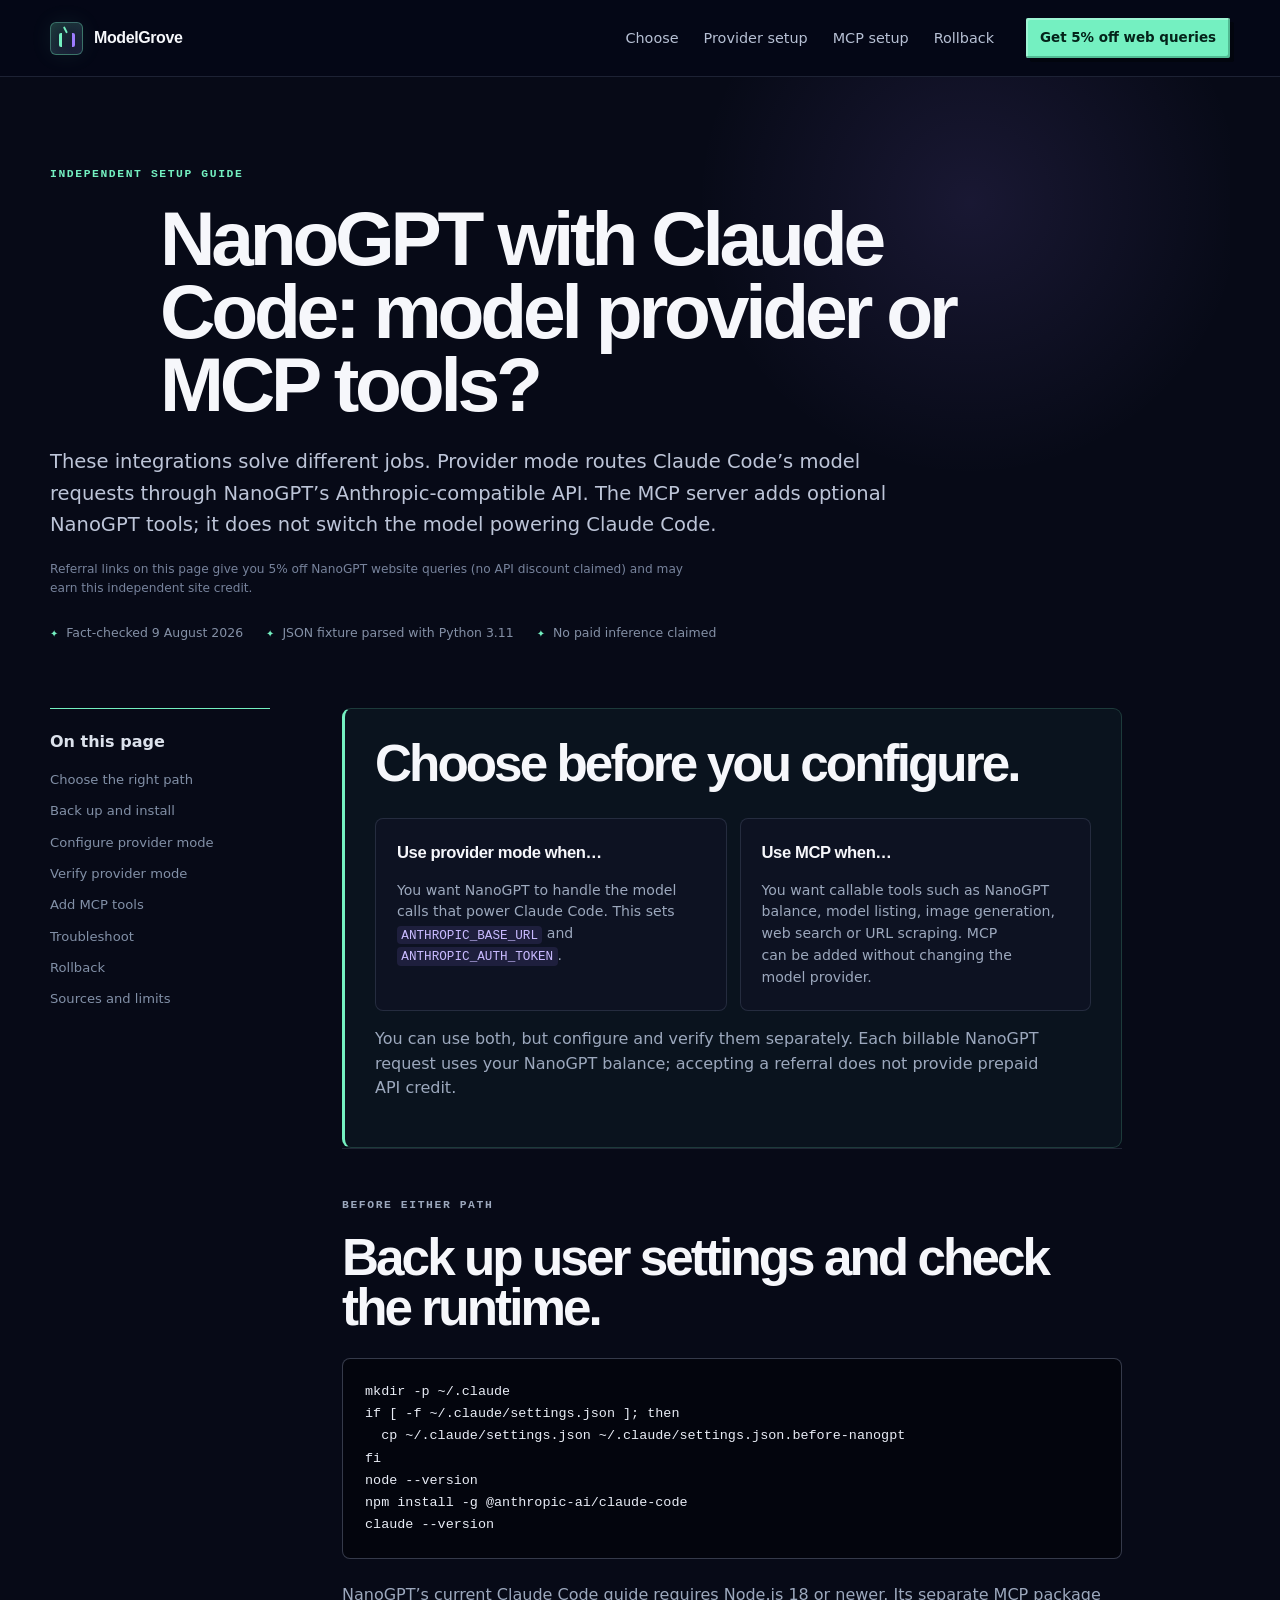
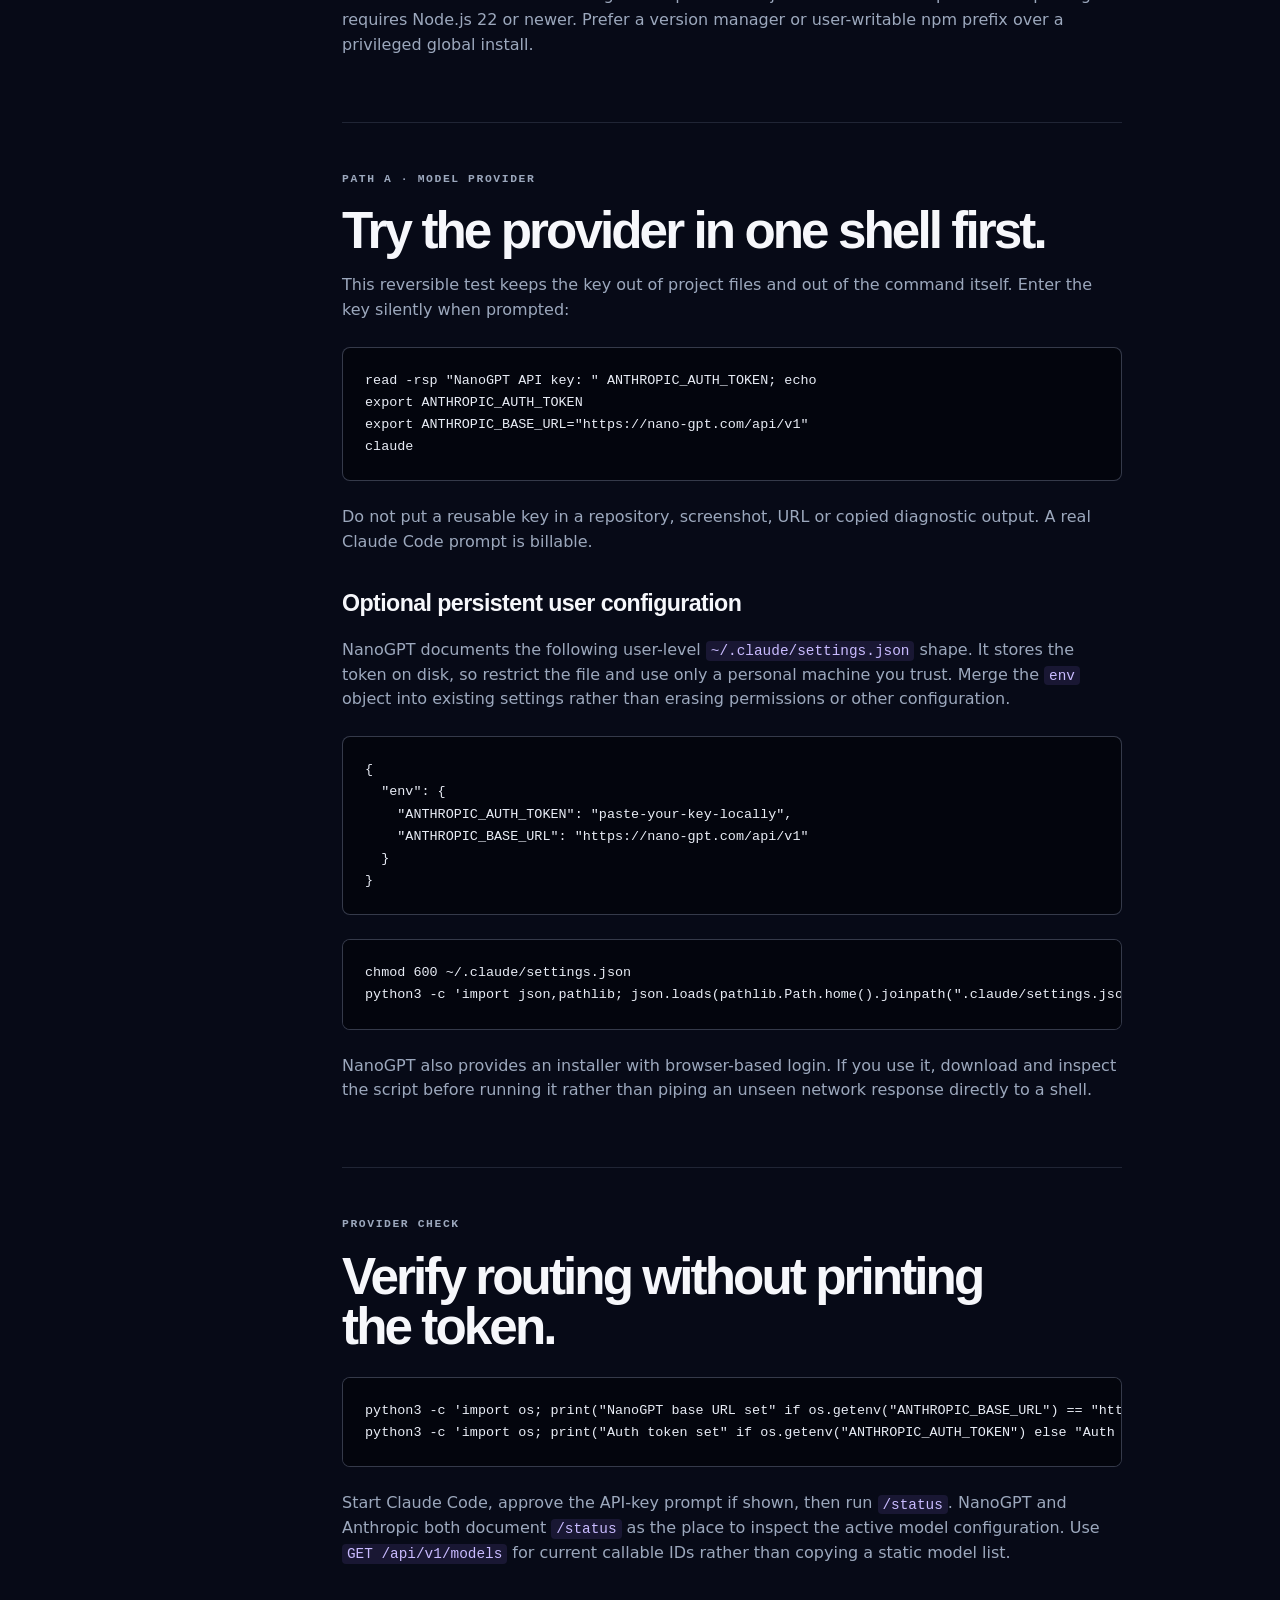
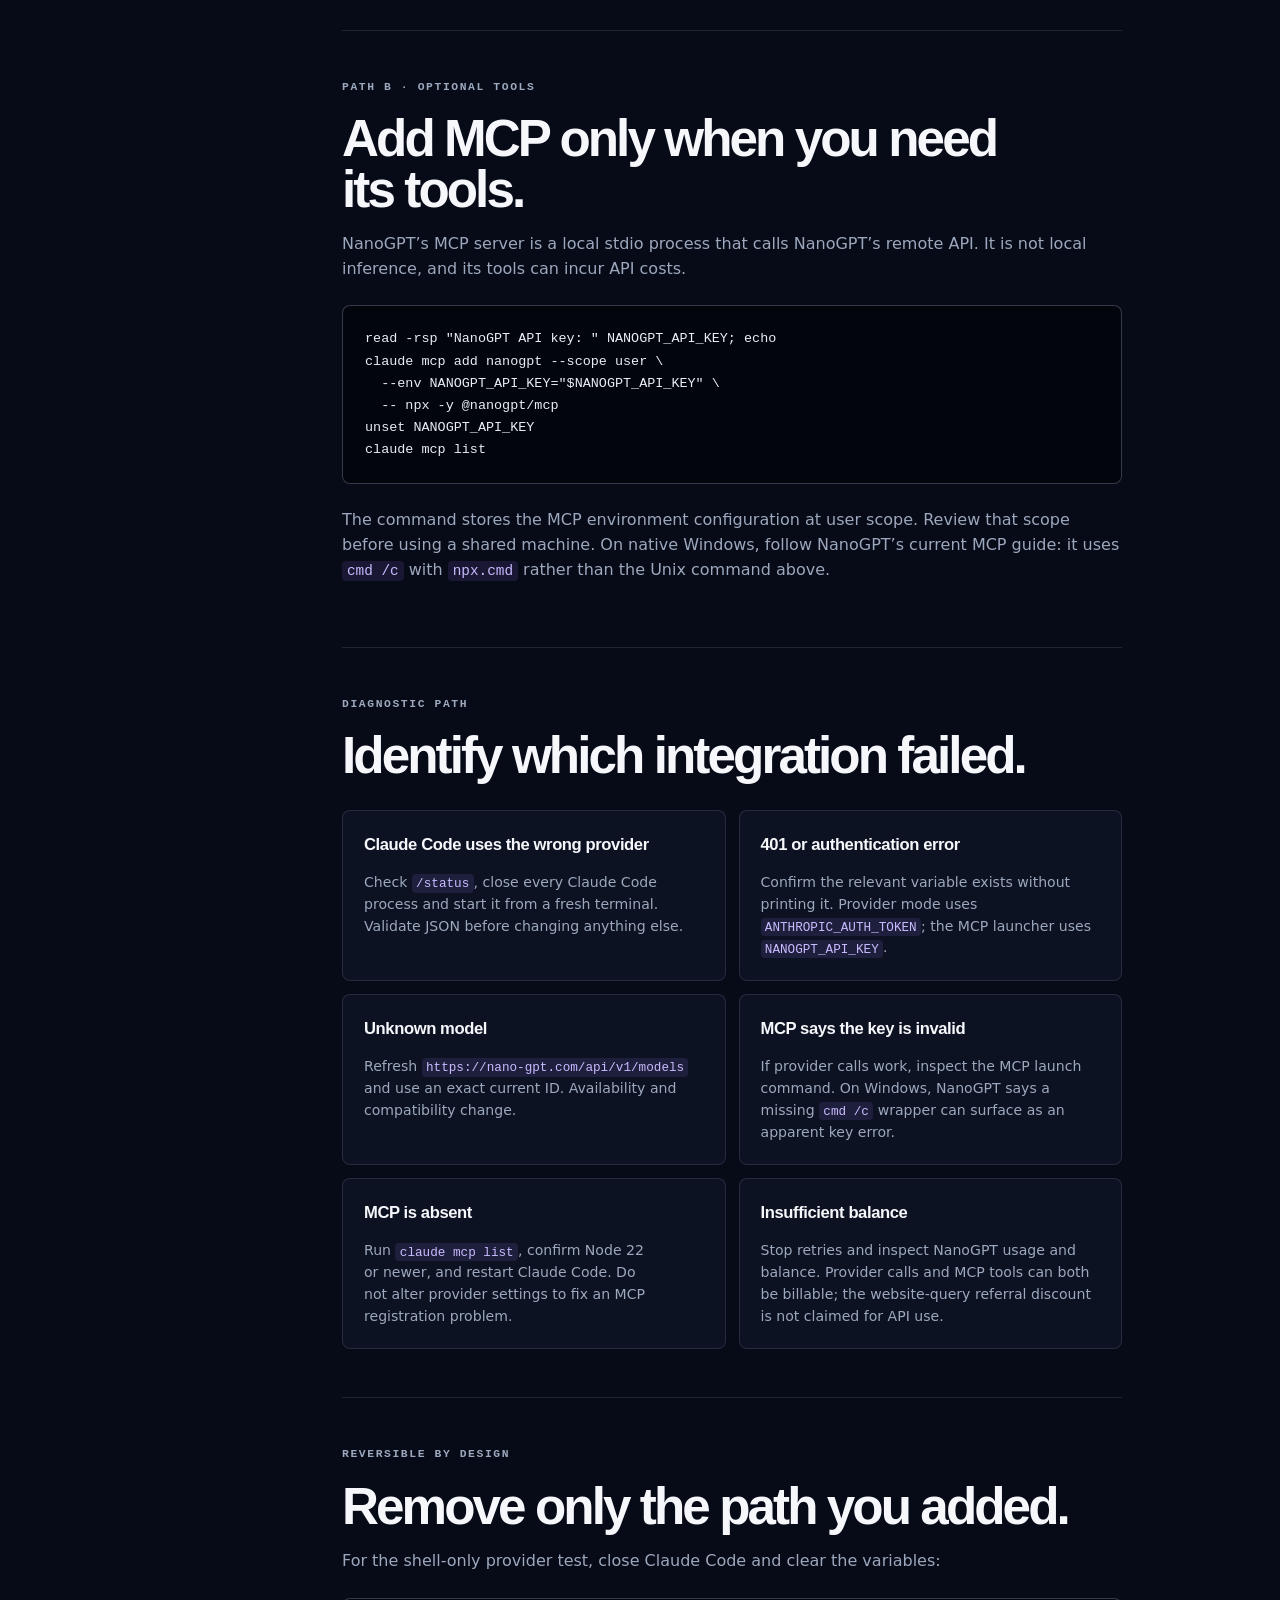
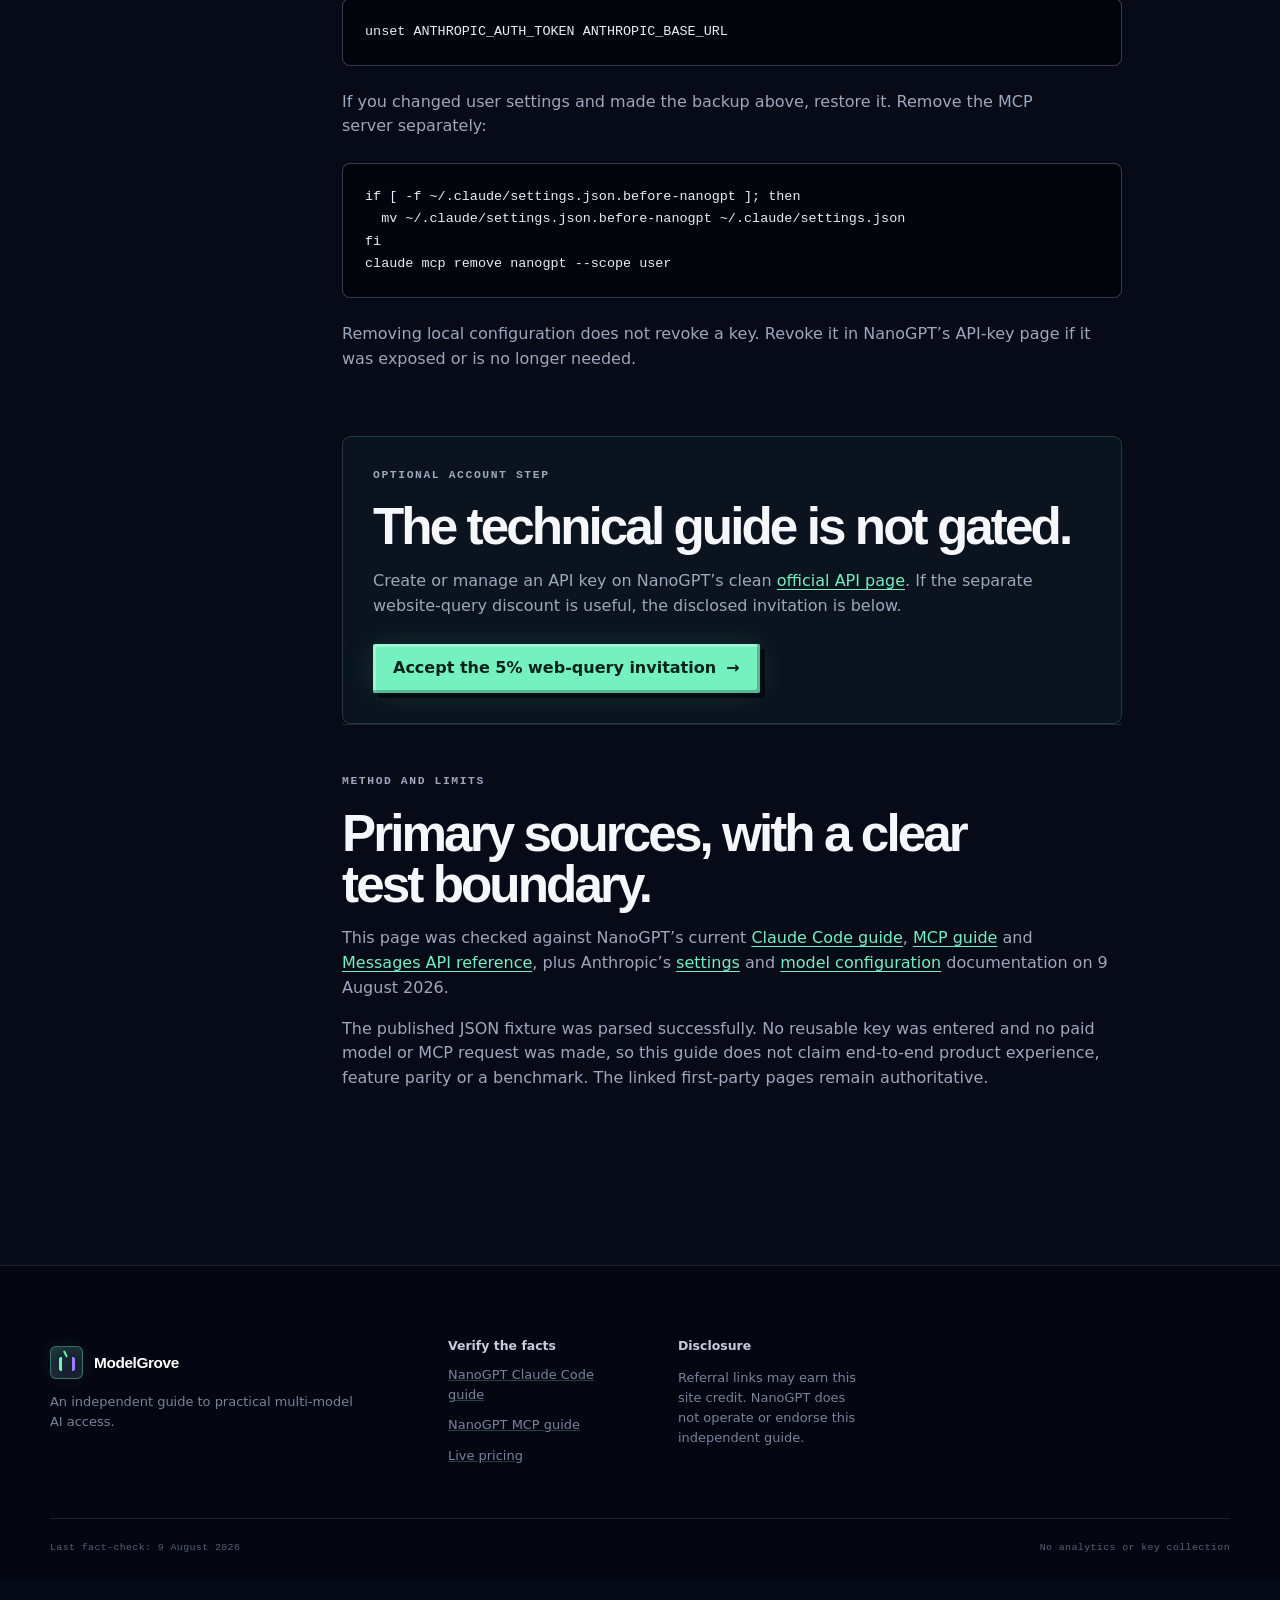
==== commit 675ea4e1: "Redesign hero as pixel-art queue scene and clarify the offering - Replace the CSS-blob grove illustr" ====
--- a/guides/nanogpt-claude-code.html
+++ b/guides/nanogpt-claude-code.html
@@ -45,10 +45,10 @@
   <main id="main" class="article-main">
     <article>
       <header class="article-hero shell">
-        <p class="eyebrow">Advertisement <span aria-hidden="true">·</span> independent setup guide</p>
+        <p class="eyebrow">Independent setup guide</p>
         <h1>NanoGPT with Claude Code: model provider or MCP tools?</h1>
         <p class="lede">These integrations solve different jobs. Provider mode routes Claude Code’s model requests through NanoGPT’s Anthropic-compatible API. The MCP server adds optional NanoGPT tools; it does not switch the model powering Claude Code.</p>
-        <p class="microcopy"><strong>Referral disclosure:</strong> the NanoGPT invitation links on this page give you 5% off queries on NanoGPT’s website; they do not claim an API discount. This site may receive platform credit after a qualifying purchase. Terms can change.</p>
+        <p class="microcopy">Referral links on this page give you 5% off NanoGPT website queries (no API discount claimed) and may earn this independent site credit.</p>
         <div class="article-meta"><span>Fact-checked 9 August 2026</span><span>JSON fixture parsed with Python 3.11</span><span>No paid inference claimed</span></div>
       </header>
 
--- a/assets/styles.css
+++ b/assets/styles.css
@@ -37,19 +37,20 @@
 .site-header.is-scrolled { background: rgba(5,8,23,.86); border-bottom: 1px solid var(--line); backdrop-filter: blur(18px); }
 .nav { min-height: 76px; display: flex; align-items: center; gap: 32px; }
 .brand { display: inline-flex; align-items: center; gap: 11px; color: var(--ink); text-decoration: none; font-family: var(--heading-font); font-weight: 650; letter-spacing: -.025em; }
-.brand-mark { position: relative; display: grid; place-items: center; width: 33px; height: 33px; border: 1px solid rgba(116,240,193,.38); border-radius: 9px 9px 14px 14px; background: linear-gradient(145deg, rgba(116,240,193,.19), rgba(157,124,255,.12)); box-shadow: inset 0 0 14px rgba(116,240,193,.08), 0 0 22px rgba(116,240,193,.08); }
-.brand-mark::before { content: ""; width: 10px; height: 14px; border-left: 3px solid var(--mint); border-right: 3px solid var(--violet); border-radius: 4px 4px 9px 9px; transform: translateY(2px); }
-.brand-mark i { position: absolute; top: 3px; width: 2px; height: 7px; border-radius: 2px; background: var(--mint); transform: rotate(-27deg); transform-origin: bottom; }
+.brand-mark { position: relative; display: grid; place-items: center; width: 33px; height: 33px; border: 1px solid rgba(116,240,193,.38); border-radius: 6px; background: linear-gradient(145deg, rgba(116,240,193,.19), rgba(157,124,255,.12)); box-shadow: inset 0 0 14px rgba(116,240,193,.08), 0 0 22px rgba(116,240,193,.08); }
+.brand-mark::before { content: ""; width: 10px; height: 14px; border-left: 3px solid var(--mint); border-right: 3px solid var(--violet); border-radius: 2px; transform: translateY(2px); }
+.brand-mark i { position: absolute; top: 3px; width: 2px; height: 7px; border-radius: 1px; background: var(--mint); transform: rotate(-27deg); transform-origin: bottom; }
 .nav-links { margin-left: auto; display: flex; align-items: center; gap: 25px; }
 .nav-links a { position: relative; color: #b7c0d4; font-size: .9rem; text-decoration: none; }
-.nav-links a::after { content: ""; position: absolute; inset: auto 0 -8px; height: 1px; background: var(--mint); transform: scaleX(0); transform-origin: left; transition: transform .2s ease; }
+.nav-links a::after { content: ""; position: absolute; inset: auto 0 -8px; height: 2px; background: var(--mint); transform: scaleX(0); transform-origin: left; transition: transform .2s steps(4); }
 .nav-links a:hover { color: white; }
 .nav-links a:hover::after { transform: scaleX(1); }
 
-.button { display: inline-flex; min-height: 48px; align-items: center; justify-content: center; gap: 10px; padding: 12px 19px; border: 1px solid transparent; border-radius: 7px; color: var(--night); background: var(--mint); text-decoration: none; font-weight: 720; box-shadow: inset 0 1px rgba(255,255,255,.38), 0 12px 34px -16px rgba(116,240,193,.7); transition: transform .18s ease, background .18s ease, box-shadow .18s ease; }
-.button:hover { transform: translateY(-2px); background: #8af6cd; box-shadow: inset 0 1px rgba(255,255,255,.5), 0 16px 38px -14px rgba(116,240,193,.8); }
-.button:active { transform: translateY(0); }
-.button-small { min-height: 40px; padding: 8px 14px; font-size: .84rem; }
+/* Chunky game-cartridge buttons. */
+.button { position: relative; display: inline-flex; min-height: 48px; align-items: center; justify-content: center; gap: 10px; padding: 12px 20px; border: 0; border-radius: 2px; color: #04231a; background: var(--mint); text-decoration: none; font-weight: 750; box-shadow: inset -3px -3px 0 rgba(9,74,52,.32), inset 3px 3px 0 rgba(255,255,255,.3), 5px 5px 0 rgba(2,5,12,.72), 0 0 30px rgba(116,240,193,.14); transition: transform .12s ease, box-shadow .12s ease, background .12s ease; }
+.button:hover { transform: translate(-2px, -2px); background: #8af6cd; box-shadow: inset -3px -3px 0 rgba(9,74,52,.32), inset 3px 3px 0 rgba(255,255,255,.36), 7px 7px 0 rgba(2,5,12,.72), 0 0 42px rgba(116,240,193,.26); }
+.button:active { transform: translate(3px, 3px); box-shadow: inset -3px -3px 0 rgba(9,74,52,.32), inset 3px 3px 0 rgba(255,255,255,.3), 2px 2px 0 rgba(2,5,12,.72); }
+.button-small { min-height: 40px; padding: 8px 14px; font-size: .84rem; box-shadow: inset -2px -2px 0 rgba(9,74,52,.32), inset 2px 2px 0 rgba(255,255,255,.3), 4px 4px 0 rgba(2,5,12,.72); }
 .button-wide { width: 100%; margin-top: 24px; }
 .button-arrow { font-size: 1.08em; transition: transform .18s ease; }
 .button:hover .button-arrow { transform: translateX(3px); }
@@ -57,82 +58,51 @@
 .text-link { color: #d9def0; font-weight: 650; text-decoration-color: rgba(116,240,193,.52); text-decoration-thickness: 1px; text-underline-offset: 5px; transition: color .18s ease; }
 .text-link:hover { color: var(--mint); }
 
-.hero { position: relative; isolation: isolate; min-height: 100svh; overflow: hidden; display: flex; align-items: center; padding: 120px 0 98px; background: radial-gradient(circle at 72% 46%, rgba(83,47,171,.17), transparent 30%), linear-gradient(180deg, #040615 0%, #070b1c 68%, #090d20 100%); }
+/* Hero: poster layout above the pixel queue. */
+.hero { position: relative; isolation: isolate; overflow: hidden; padding: 158px 0 0; text-align: center; background: radial-gradient(circle at 50% 0%, rgba(83,47,171,.2), transparent 42%), linear-gradient(180deg, #040615 0%, #070b1c 68%, #090d20 100%); }
 .hero::before { content: ""; position: absolute; z-index: -2; inset: 0; opacity: .38; background-image: linear-gradient(rgba(255,255,255,.021) 1px, transparent 1px), linear-gradient(90deg, rgba(255,255,255,.018) 1px, transparent 1px); background-size: 56px 56px; mask-image: linear-gradient(to bottom, black, transparent 82%); }
-.hero-aurora { position: absolute; z-index: -1; width: 700px; height: 420px; right: -200px; top: 5%; border-radius: 50%; background: radial-gradient(ellipse, rgba(101,70,205,.16), transparent 66%); filter: blur(24px); transform: rotate(-18deg); }
-.hero-grid { display: grid; grid-template-columns: minmax(0, .91fr) minmax(520px, 1.09fr); gap: 36px; align-items: center; }
-.hero-copy { position: relative; z-index: 8; padding-top: 18px; }
+.hero-aurora { position: absolute; z-index: -1; width: 760px; height: 430px; left: 50%; top: -6%; border-radius: 50%; background: radial-gradient(ellipse, rgba(101,70,205,.18), transparent 66%); filter: blur(24px); transform: translateX(-50%) rotate(-8deg); }
+.hero-copy { position: relative; z-index: 8; max-width: 900px; animation: rise-in .8s cubic-bezier(.2,.7,.2,1) both; }
 .eyebrow { margin: 0 0 18px; color: var(--mint); font-family: var(--mono); font-size: .71rem; font-weight: 700; letter-spacing: .14em; text-transform: uppercase; }
-.eyebrow-pulse { display: inline-block; width: 7px; height: 7px; margin-right: 9px; border-radius: 50%; background: var(--mint); box-shadow: 0 0 0 5px rgba(116,240,193,.1), 0 0 15px var(--mint); animation: soft-pulse 2.8s ease-in-out infinite; }
+.hero-copy .eyebrow::before, .hero-copy .eyebrow::after { content: ""; display: inline-block; width: 6px; height: 6px; margin: 0 10px; background: var(--mint); box-shadow: 0 0 9px rgba(116,240,193,.8); vertical-align: 2px; }
 h1, h2, h3 { margin: 0; color: var(--ink); font-family: var(--heading-font); font-weight: 560; }
-h1 { max-width: 730px; font-size: clamp(3.7rem, 6.8vw, 6.7rem); line-height: .91; letter-spacing: -.069em; }
+h1 { margin-inline: auto; max-width: 860px; font-size: clamp(3.4rem, 6vw, 5.6rem); line-height: .95; letter-spacing: -.055em; }
 h1 em, h2 em { color: var(--mint); font-style: normal; }
-.lede { max-width: 630px; margin: 27px 0 0; color: #bdc5d8; font-size: clamp(1.08rem, 1.7vw, 1.3rem); line-height: 1.55; }
-.hero-actions { display: flex; align-items: center; gap: 24px; margin-top: 34px; }
-.microcopy { max-width: 680px; margin: 19px 0 0; color: #77839c; font-size: .76rem; line-height: 1.55; }
+.lede { max-width: 690px; margin: 26px auto 0; color: #bdc5d8; font-size: clamp(1.05rem, 1.6vw, 1.22rem); line-height: 1.6; }
+.hero-actions { display: flex; align-items: center; justify-content: center; gap: 26px; margin-top: 36px; }
+.microcopy { max-width: 640px; margin: 20px auto 0; color: #77839c; font-size: .76rem; line-height: 1.55; }
+.microcopy a { color: #9ba5bc; }
 .microcopy strong { color: #9ba5bc; }
-.hero-proof { display: flex; flex-wrap: wrap; gap: 11px 21px; margin-top: 26px; color: #9ca7bd; font-size: .78rem; }
-.hero-proof span { display: flex; align-items: center; gap: 8px; }
-.hero-proof b { color: var(--violet); font-size: .54rem; }
-.scroll-cue { position: absolute; z-index: 9; left: 50%; bottom: 24px; display: flex; flex-direction: column; align-items: center; gap: 9px; color: #737e95; font-family: var(--mono); font-size: .65rem; letter-spacing: .12em; text-decoration: none; text-transform: uppercase; transform: translateX(-50%); }
-.scroll-cue span { display: block; width: 1px; height: 25px; background: linear-gradient(var(--mint), transparent); animation: scroll-cue 2.2s ease-in-out infinite; }
-
-/* Original CSS illustration: a luminous path through the ModelGrove. */
-.grove-scene { position: relative; z-index: 2; min-height: 560px; margin-right: -90px; transform: perspective(1000px) rotateX(calc(var(--py) * -1deg)) rotateY(calc(var(--px) * 1deg)); transform-style: preserve-3d; transition: transform .12s linear; }
-.grove-scene::before { content: ""; position: absolute; z-index: -2; inset: 12% 2% 4% 8%; border-radius: 50%; background: radial-gradient(circle at 66% 42%, rgba(92,255,211,.14), transparent 10%), radial-gradient(circle at 68% 40%, rgba(121,83,255,.25), transparent 31%), radial-gradient(ellipse at center bottom, rgba(38,164,133,.11), transparent 54%); filter: blur(4px); }
-.grove-scene::after { content: ""; position: absolute; z-index: -3; inset: auto -12% 2% 0; height: 38%; background: radial-gradient(ellipse at 62% 82%, rgba(96,226,192,.12), transparent 39%), linear-gradient(175deg, transparent 10%, rgba(2,4,13,.8) 14%, #030510 75%); border-radius: 60% 20% 0 0; transform: rotate(-1deg); }
-.moon { position: absolute; top: 33px; right: 162px; width: 75px; height: 75px; border-radius: 50%; background: #d8ddff; box-shadow: 0 0 28px rgba(190,197,255,.48), 0 0 100px rgba(136,114,255,.22); opacity: .73; }
-.moon::after { content: ""; position: absolute; inset: 8px 0 0 15px; border-radius: 50%; background: #090d20; }
-.stars i { position: absolute; width: 2px; height: 2px; border-radius: 50%; background: #cbd5ff; box-shadow: 0 0 8px #cbd5ff; animation: twinkle 3.3s ease-in-out infinite; }
-.stars i:nth-child(1) { top: 12%; left: 20%; }
-.stars i:nth-child(2) { top: 21%; left: 42%; animation-delay: -.8s; }
-.stars i:nth-child(3) { top: 9%; right: 26%; animation-delay: -1.9s; }
-.stars i:nth-child(4) { top: 30%; right: 12%; animation-delay: -2.5s; }
-.stars i:nth-child(5) { top: 38%; left: 13%; animation-delay: -1.2s; }
-.stars i:nth-child(6) { top: 14%; right: 44%; animation-delay: -2.8s; }
-.stars i:nth-child(7) { top: 45%; right: 37%; animation-delay: -.4s; }
-.tree { position: absolute; bottom: 128px; width: 100px; height: 330px; transform-origin: bottom; filter: drop-shadow(0 12px 12px rgba(0,0,0,.6)); }
-.tree::before { content: ""; position: absolute; left: 43px; bottom: 0; width: 19px; height: 210px; background: linear-gradient(90deg, #070a14, #11172a 60%, #060812); border-radius: 60% 45% 8px 8px; transform: rotate(2deg); }
-.tree i { position: absolute; display: block; width: 85px; height: 116px; border-radius: 50% 50% 48% 42%; background: radial-gradient(circle at 58% 35%, #13283a, #07111e 62%); }
-.tree i:nth-child(1) { top: 12px; left: 8px; }
-.tree i:nth-child(2) { top: 82px; left: -12px; transform: scale(.92); }
-.tree i:nth-child(3) { top: 116px; left: 30px; transform: scale(.8); }
-.tree-one { left: 7%; transform: scale(1.08) rotate(-5deg); opacity: .88; }
-.tree-two { right: 0; bottom: 109px; transform: scale(1.28) rotate(5deg); opacity: .82; }
-.tree-three { right: 20%; bottom: 151px; transform: scale(.75); opacity: .52; }
-.portal { position: absolute; z-index: 2; right: 26%; bottom: 135px; width: 142px; height: 238px; border: 9px solid #25213a; border-bottom: 0; border-radius: 80px 80px 7px 7px; background: radial-gradient(circle at 52% 34%, rgba(230,255,250,.9), rgba(98,226,255,.76) 8%, rgba(121,83,255,.7) 38%, rgba(28,13,76,.75) 72%), linear-gradient(#36216c, #140c2f); box-shadow: inset 0 0 34px rgba(255,255,255,.2), 0 0 12px rgba(105,214,255,.65), 0 0 65px rgba(123,78,255,.38); overflow: hidden; }
-.portal::before { content: ""; position: absolute; inset: 11px; border: 1px solid rgba(220,255,255,.42); border-radius: 70px 70px 3px 3px; }
-.portal::after { content: ""; position: absolute; left: -30%; bottom: -5%; width: 160%; height: 30%; background: rgba(114,248,212,.3); filter: blur(14px); }
-.portal span { position: absolute; top: 41px; left: 29px; width: 59px; height: 118px; border-radius: 50%; border-left: 2px solid rgba(255,255,255,.45); transform: rotate(26deg); filter: blur(1px); }
-.stone-path { position: absolute; z-index: 1; right: 7%; bottom: 35px; width: 58%; height: 190px; clip-path: polygon(42% 0, 65% 0, 100% 100%, 0 100%); background: repeating-linear-gradient(169deg, transparent 0 21px, rgba(116,240,193,.08) 22px 24px), repeating-linear-gradient(78deg, rgba(34,40,64,.7) 0 35px, rgba(5,7,18,.88) 37px 40px); opacity: .86; transform: perspective(240px) rotateX(18deg); box-shadow: inset 0 30px 50px rgba(116,240,193,.08); }
-.model-spirit { position: absolute; z-index: 5; width: 58px; height: 58px; filter: drop-shadow(0 10px 7px rgba(0,0,0,.7)); animation: spirit-float 3.6s ease-in-out infinite; }
-.model-spirit::before, .model-spirit::after { content: ""; position: absolute; }
-.spirit-ember { left: 29%; bottom: 134px; border-radius: 52% 48% 45% 55%; background: radial-gradient(circle at 38% 32%, #fff0b8 0 5%, #ffba5e 7% 30%, #ff6c3b 68%, #8a2232); box-shadow: 0 0 25px rgba(255,118,54,.33); }
-.spirit-ember::before { left: 17px; top: -16px; width: 25px; height: 30px; border-radius: 80% 20% 62% 38%; background: #ff893e; transform: rotate(28deg); }
-.spirit-ember::after { left: 15px; top: 27px; width: 6px; height: 6px; border-radius: 50%; background: #351128; box-shadow: 23px 0 #351128; }
-.spirit-sprout { left: 39%; bottom: 108px; border-radius: 48% 52% 44% 56%; background: linear-gradient(145deg, #9deb7b, #39a865); animation-delay: -.9s; }
-.spirit-sprout::after { left: 15px; top: 28px; width: 5px; height: 5px; border-radius: 50%; background: #10291f; box-shadow: 22px 0 #10291f; }
-.spirit-sprout i, .spirit-sprout b { position: absolute; top: -17px; width: 28px; height: 16px; border-radius: 100% 10%; background: #7bea6a; }
-.spirit-sprout i { left: 5px; transform: rotate(26deg); }
-.spirit-sprout b { right: 3px; border-radius: 10% 100%; transform: rotate(-23deg); }
-.spirit-crystal { left: 49%; bottom: 151px; clip-path: polygon(50% 0, 95% 30%, 85% 86%, 50% 100%, 12% 84%, 3% 31%); background: linear-gradient(145deg, #9cf3ff, #3ba4dd 45%, #3158aa); animation-delay: -1.7s; }
-.spirit-crystal::after { left: 17px; top: 27px; width: 5px; height: 5px; border-radius: 50%; background: #10264c; box-shadow: 20px 0 #10264c; }
-.spirit-cube { left: 59%; bottom: 108px; border-radius: 9px; background: linear-gradient(145deg, #bc9aff, #6e4fd9); box-shadow: inset -8px -9px rgba(28,14,78,.28); animation-delay: -2.4s; }
-.spirit-cube::before { left: 14px; top: 27px; width: 5px; height: 5px; border-radius: 50%; background: #271b4e; box-shadow: 24px 0 #271b4e; }
-.spirit-guide { right: 11%; bottom: 118px; width: 72px; height: 49px; border: 3px solid #1e3c50; border-radius: 25px; background: linear-gradient(145deg, #17384a, #091926); box-shadow: 0 0 21px rgba(98,216,255,.18); animation-delay: -1.2s; }
-.spirit-guide::before { left: 19px; top: 18px; width: 7px; height: 7px; border-radius: 50%; background: var(--cyan); box-shadow: 28px 0 var(--cyan), 0 0 9px var(--cyan), 28px 0 9px var(--cyan); }
-.spirit-guide::after { left: -10px; bottom: -12px; width: 12px; height: 21px; border: 3px solid #1e3c50; border-radius: 5px 4px 9px 9px; box-shadow: 72px 0 0 -3px #0d2737, 72px 0 0 0 #1e3c50; }
-.spirit-guide i { position: absolute; left: 33px; top: -14px; width: 3px; height: 14px; background: #1e3c50; }
-.spirit-guide i::after { content: ""; position: absolute; top: -4px; left: -3px; width: 8px; height: 8px; border-radius: 50%; background: var(--cyan); box-shadow: 0 0 8px var(--cyan); }
-.fireflies i { position: absolute; z-index: 9; width: 4px; height: 4px; border-radius: 50%; background: var(--mint); box-shadow: 0 0 11px 3px rgba(116,240,193,.48); animation: firefly 5s ease-in-out infinite; }
-.fireflies i:nth-child(1) { left: 24%; top: 30%; }
-.fireflies i:nth-child(2) { left: 44%; top: 39%; animation-delay: -1.7s; }
-.fireflies i:nth-child(3) { right: 34%; top: 19%; animation-delay: -3.1s; }
-.fireflies i:nth-child(4) { right: 12%; top: 48%; animation-delay: -2.3s; }
-.fireflies i:nth-child(5) { left: 36%; top: 55%; animation-delay: -.8s; }
-.fireflies i:nth-child(6) { right: 27%; top: 60%; animation-delay: -4.2s; }
-.scene-caption { position: absolute; right: 23%; bottom: 41px; z-index: 8; display: flex; align-items: center; gap: 11px; color: #77859f; font-family: var(--mono); font-size: .61rem; letter-spacing: .12em; text-transform: uppercase; }
-.scene-caption i { width: 38px; height: 1px; background: linear-gradient(90deg, var(--violet), var(--mint)); }
+
+/* The pixel queue scene. */
+.grove-scene { position: relative; z-index: 2; width: min(1040px, calc(100% - 24px)); margin: 46px auto 0; animation: rise-in .9s cubic-bezier(.2,.7,.2,1) .15s both; }
+.pixel-scene { display: block; width: 100%; height: auto; transform: translate(calc(var(--px) * 8px), calc(var(--py) * 5px)); transition: transform .15s linear; }
+.scene-caption { margin: 4px 0 0; padding-bottom: 30px; color: #6d7890; font-family: var(--mono); font-size: .66rem; letter-spacing: .13em; text-transform: uppercase; }
+
+.model-spirit .sprite-body { animation: pixel-bob 1.7s steps(2, jump-none) infinite; }
+.spirit-flame .sprite-body { animation-delay: -.35s; }
+.spirit-rock .sprite-body { animation-duration: 2.3s; animation-delay: -.9s; }
+.spirit-sprout .sprite-body { animation-delay: -1.2s; }
+.spirit-cubes .sprite-body { animation-duration: 2.1s; animation-delay: -.6s; }
+.spirit-panda .sprite-body { animation-delay: -.15s; }
+.spirit-robot .sprite-body { animation-duration: 1.4s; animation-delay: -.5s; }
+.spirit-bouncer .sprite-body { animation: pixel-bob 3.4s steps(2, jump-none) infinite; }
+.scene-stars rect { animation: star-twinkle 3.2s steps(2, jump-none) infinite; }
+.scene-stars rect:nth-child(2n) { animation-delay: -1.1s; }
+.scene-stars rect:nth-child(3n) { animation-delay: -2.2s; }
+.scene-stars rect:nth-child(5n) { animation-delay: -.6s; }
+.portal-halo { animation: halo-pulse 4.2s ease-in-out infinite; }
+.portal-sparkles .pk { animation: star-twinkle 2.1s steps(2, jump-none) infinite; }
+.pk-2, .pk-5 { animation-delay: -.7s; }
+.pk-3, .pk-6 { animation-delay: -1.4s; }
+.pk-4 { animation-delay: -1s; }
+.neon-sign { animation: neon-flicker 7s steps(1) infinite; }
+.lamp-beam { animation: beam-breathe 5s ease-in-out infinite; }
+.scene-fireflies .ff { animation: firefly 5.4s ease-in-out infinite; }
+.ff-2 { animation-delay: -1.6s; }
+.ff-3 { animation-delay: -3.2s; }
+.ff-4 { animation-delay: -2.4s; }
+.ff-5 { animation-delay: -4.3s; }
 
 .section { position: relative; padding: 118px 0; }
 .section-heading { max-width: 790px; margin-bottom: 50px; }
@@ -140,7 +110,25 @@
 h2 { font-size: clamp(2.65rem, 5.3vw, 5.15rem); line-height: .99; letter-spacing: -.057em; }
 h3 { font-size: 1.45rem; letter-spacing: -.025em; }
 .section-heading > p:last-child { max-width: 680px; margin: 20px 0 0; color: var(--muted); font-size: 1.06rem; }
-.path-section { background: linear-gradient(180deg, #090d20, #0c1225); }
+
+/* Offer: what is actually behind the door. */
+.offer-section { background: linear-gradient(180deg, #090d20, #0b1024); }
+.offer-section::before { content: ""; position: absolute; inset: 0; background: radial-gradient(circle at 88% 12%, rgba(157,124,255,.07), transparent 30%), radial-gradient(circle at 6% 78%, rgba(116,240,193,.05), transparent 26%); pointer-events: none; }
+.offer-grid { position: relative; display: grid; grid-template-columns: repeat(4, 1fr); gap: 14px; }
+.offer-card { position: relative; overflow: hidden; padding: 28px 24px 30px; border: 1px solid var(--line); border-radius: 10px; background: #0d1325; transition: transform .2s ease, border-color .2s ease, background .2s ease; }
+.offer-card::after { content: ""; position: absolute; top: 0; left: 0; right: 0; height: 2px; background: linear-gradient(90deg, var(--mint), transparent 70%); opacity: 0; transition: opacity .2s ease; }
+.offer-card:hover { transform: translateY(-4px); border-color: rgba(116,240,193,.3); background: #101731; }
+.offer-card:hover::after { opacity: 1; }
+.offer-card h3 { font-size: 1.14rem; }
+.offer-card p { margin: 10px 0 0; color: #8e99af; font-size: .86rem; line-height: 1.6; }
+.pixel-icon { display: block; height: 46px; width: auto; margin-bottom: 20px; filter: drop-shadow(0 6px 10px rgba(0,0,0,.5)); }
+.offer-card:hover .pixel-icon { animation: pixel-bob 1s steps(2, jump-none) infinite; }
+
+.capability-ribbon { overflow: hidden; border-block: 1px solid var(--line); background: #070a18; }
+.ribbon-track { width: max-content; display: flex; align-items: center; gap: 27px; padding: 18px 0; color: #8994aa; font-family: var(--mono); font-size: .68rem; letter-spacing: .12em; text-transform: uppercase; animation: marquee 28s linear infinite; }
+.ribbon-track i { color: var(--mint); font-style: normal; font-size: .56rem; }
+
+.path-section { background: linear-gradient(180deg, #0b1024, #0c1225); }
 .path-section::before { content: ""; position: absolute; inset: 0; background: radial-gradient(circle at 10% 60%, rgba(116,240,193,.05), transparent 23%), radial-gradient(circle at 83% 25%, rgba(157,124,255,.08), transparent 27%); pointer-events: none; }
 .path-picker { position: relative; display: grid; grid-template-columns: 1.18fr .91fr .91fr; gap: 14px; }
 .path-card { position: relative; isolation: isolate; min-height: 315px; overflow: hidden; display: flex; flex-direction: column; justify-content: flex-end; padding: 27px; border: 1px solid var(--line); border-radius: 12px; background: #10162a; text-decoration: none; transition: transform .22s ease, border-color .22s ease; }
@@ -158,13 +146,9 @@
 .path-copy small { max-width: 280px; margin-top: 9px; color: #929db3; font-size: .85rem; line-height: 1.5; }
 .path-orbit { position: absolute; top: 65px; left: 50%; width: 98px; height: 98px; border: 1px solid rgba(116,240,193,.32); border-radius: 50%; transform: translateX(-50%); animation: orbit 9s linear infinite; }
 .path-orbit::before { content: ""; position: absolute; inset: 17px; border: 1px dashed rgba(116,240,193,.25); border-radius: 50%; }
-.path-orbit i { position: absolute; left: 9px; top: 10px; width: 15px; height: 15px; border-radius: 50%; background: var(--mint); box-shadow: 0 0 18px var(--mint); }
+.path-orbit i { position: absolute; left: 9px; top: 10px; width: 15px; height: 15px; border-radius: 2px; background: var(--mint); box-shadow: 0 0 18px var(--mint); }
 .path-code { position: absolute; top: 73px; left: 50%; color: var(--violet); font-family: var(--mono); font-size: 2.5rem; text-shadow: 0 0 24px rgba(157,124,255,.45); transform: translateX(-50%); }
 .path-spark { position: absolute; top: 65px; left: 50%; color: var(--amber); font-size: 3.8rem; text-shadow: 0 0 28px rgba(255,188,102,.52); transform: translateX(-50%); animation: spark 3.3s ease-in-out infinite; }
-
-.capability-ribbon { overflow: hidden; border-block: 1px solid var(--line); background: #070a18; }
-.ribbon-track { width: max-content; display: flex; align-items: center; gap: 27px; padding: 18px 0; color: #8994aa; font-family: var(--mono); font-size: .68rem; letter-spacing: .12em; text-transform: uppercase; animation: marquee 28s linear infinite; }
-.ribbon-track i { color: var(--mint); font-style: normal; font-size: .56rem; }
 
 .fit-section { background: #080c1d; }
 .fit-layout { display: grid; grid-template-columns: .76fr 1.24fr; gap: 82px; align-items: start; }
@@ -178,7 +162,7 @@
 .card-label { margin: 0 0 13px; color: var(--mint); font-family: var(--mono); font-size: .67rem; font-weight: 700; letter-spacing: .13em; text-transform: uppercase; }
 .caution .card-label { color: var(--amber); }
 .card-signal { display: flex; gap: 5px; position: absolute; top: 29px; right: 31px; }
-.card-signal span { width: 5px; height: 17px; border-radius: 2px; background: var(--mint); opacity: .35; animation: signal 1.6s ease-in-out infinite; }
+.card-signal span { width: 5px; height: 17px; border-radius: 1px; background: var(--mint); opacity: .35; animation: signal 1.6s steps(2, jump-none) infinite; }
 .card-signal span:nth-child(2) { height: 24px; animation-delay: -.45s; }
 .card-signal span:nth-child(3) { height: 11px; animation-delay: -.9s; }
 .caution-signal span { background: var(--amber); }
@@ -194,16 +178,16 @@
 .fact-stack { display: grid; gap: 10px; margin-top: 32px; }
 .fact-stack span { display: flex; align-items: baseline; gap: 12px; color: #8995ac; font-size: .83rem; }
 .fact-stack b { min-width: 52px; color: var(--mint); font-family: var(--mono); font-size: .92rem; }
-.calculator-card { padding: 35px; border: 1px solid rgba(205,215,255,.2); border-radius: 14px; background: rgba(8,12,28,.78); box-shadow: inset 0 1px rgba(255,255,255,.05), 0 30px 80px -42px rgba(0,0,0,.8); backdrop-filter: blur(14px); }
+.calculator-card { padding: 35px; border: 1px solid rgba(205,215,255,.2); border-radius: 4px; background: rgba(8,12,28,.78); box-shadow: inset 0 1px rgba(255,255,255,.05), 10px 10px 0 rgba(2,5,12,.5), 0 30px 80px -42px rgba(0,0,0,.8); backdrop-filter: blur(14px); }
 .calculator-topline { display: flex; justify-content: space-between; margin-bottom: 31px; color: #77849d; font-family: var(--mono); font-size: .63rem; letter-spacing: .08em; text-transform: uppercase; }
 .live-dot { display: flex; align-items: center; gap: 7px; color: var(--mint); }
-.live-dot i { width: 6px; height: 6px; border-radius: 50%; background: var(--mint); box-shadow: 0 0 10px var(--mint); }
+.live-dot i { width: 6px; height: 6px; background: var(--mint); box-shadow: 0 0 10px var(--mint); animation: soft-pulse 2.4s steps(2, jump-none) infinite; }
 .calculator-card label { display: block; margin-bottom: 10px; color: #c9d0df; font-size: .84rem; font-weight: 650; }
-.currency-input { display: flex; align-items: center; gap: 8px; padding: 0 18px; border: 1px solid rgba(205,215,255,.2); border-radius: 8px; background: rgba(255,255,255,.04); color: #8d99b1; font-family: var(--mono); font-size: 1.65rem; transition: border-color .18s ease, box-shadow .18s ease; }
+.currency-input { display: flex; align-items: center; gap: 8px; padding: 0 18px; border: 1px solid rgba(205,215,255,.2); border-radius: 2px; background: rgba(255,255,255,.04); color: #8d99b1; font-family: var(--mono); font-size: 1.65rem; transition: border-color .18s ease, box-shadow .18s ease; }
 .currency-input:focus-within { border-color: var(--mint); box-shadow: 0 0 0 4px rgba(116,240,193,.1), 0 0 28px rgba(116,240,193,.06); }
 .currency-input input { width: 100%; padding: 16px 0; border: 0; outline: 0; background: transparent; color: white; font: inherit; font-size: 1.65rem; font-weight: 650; font-variant-numeric: tabular-nums; }
 .result-grid { display: grid; grid-template-columns: repeat(3, 1fr); gap: 9px; margin-top: 17px; }
-.result-grid div { padding: 16px 13px; border: 1px solid rgba(205,215,255,.1); border-radius: 7px; background: rgba(255,255,255,.025); }
+.result-grid div { padding: 16px 13px; border: 1px solid rgba(205,215,255,.1); border-radius: 2px; background: rgba(255,255,255,.025); }
 .result-grid span, .result-grid strong { display: block; }
 .result-grid span { color: #78849b; font-size: .66rem; }
 .result-grid strong { margin-top: 7px; color: white; font-family: var(--mono); font-size: 1.05rem; font-variant-numeric: tabular-nums; }
@@ -217,7 +201,7 @@
 .integration-card { position: relative; min-height: 220px; display: flex; flex-direction: column; justify-content: space-between; gap: 22px; padding: 25px; border: 1px solid var(--line); border-radius: 10px; background: #0d1325; text-decoration: none; transition: transform .2s ease, background .2s ease, border-color .2s ease; }
 .integration-card:hover { transform: translateY(-4px); border-color: rgba(116,240,193,.3); background: #11192d; }
 .integration-feature { grid-column: span 2; min-height: 260px; background: radial-gradient(circle at 80% 18%, rgba(116,240,193,.12), transparent 29%), #0d1627; }
-.integration-icon { display: grid; place-items: center; width: 43px; height: 43px; border: 1px solid rgba(157,124,255,.28); border-radius: 8px; color: #c5b7ff; background: rgba(157,124,255,.08); font-family: var(--mono); font-size: .68rem; font-weight: 800; }
+.integration-icon { display: grid; place-items: center; width: 43px; height: 43px; border: 1px solid rgba(157,124,255,.28); border-radius: 4px; color: #c5b7ff; background: rgba(157,124,255,.08); font-family: var(--mono); font-size: .68rem; font-weight: 800; }
 .integration-feature .integration-icon { border-color: rgba(116,240,193,.3); color: var(--mint); background: rgba(116,240,193,.08); }
 .integration-tag { margin: 0 0 7px; color: #65728a; font-family: var(--mono); font-size: .6rem; letter-spacing: .1em; text-transform: uppercase; }
 .integration-card h3 { font-size: 1.22rem; }
@@ -233,22 +217,20 @@
 details { border-bottom: 1px solid var(--line); }
 summary { position: relative; cursor: pointer; padding: 25px 44px 25px 0; color: #dfe3ec; font-family: var(--heading-font); font-size: 1.03rem; font-weight: 600; list-style: none; }
 summary::-webkit-details-marker { display: none; }
-summary::after { content: "+"; position: absolute; right: 5px; top: 18px; color: var(--mint); font-family: var(--body-font); font-size: 1.55rem; font-weight: 300; }
+summary::after { content: "+"; position: absolute; right: 5px; top: 18px; color: var(--mint); font-family: var(--mono); font-size: 1.55rem; font-weight: 300; }
 details[open] summary::after { content: "−"; }
 details p { max-width: 680px; margin: -4px 45px 25px 0; color: #8e99af; }
 
-.final-cta { position: relative; isolation: isolate; overflow: hidden; padding: 140px 0; background: radial-gradient(circle at 22% 48%, rgba(116,240,193,.13), transparent 22%), radial-gradient(circle at 80% 34%, rgba(119,76,241,.18), transparent 28%), #050817; }
-.final-cta::before { content: ""; position: absolute; z-index: -1; left: 0; right: 0; bottom: 0; height: 42%; background: linear-gradient(172deg, transparent 5%, rgba(8,16,28,.82) 6%), repeating-linear-gradient(92deg, rgba(32,45,61,.22) 0 28px, rgba(5,8,18,.3) 30px 32px); }
+/* Final CTA: you're almost in. */
+.final-cta { position: relative; isolation: isolate; overflow: hidden; padding: 130px 0; background: radial-gradient(circle at 30% 40%, rgba(116,240,193,.1), transparent 24%), radial-gradient(circle at 74% 40%, rgba(119,76,241,.16), transparent 30%), #050817; }
 .final-stars { position: absolute; inset: 0; opacity: .35; background-image: radial-gradient(circle, var(--mint) 0 1px, transparent 1.5px); background-size: 74px 74px; mask-image: radial-gradient(circle at 50% 50%, black, transparent 75%); }
-.final-grid { display: grid; grid-template-columns: .72fr 1.28fr; gap: 80px; align-items: center; }
-.final-grid h2 { max-width: 820px; }
-.final-grid p:not(.eyebrow):not(.microcopy) { max-width: 640px; color: #9ca7bb; font-size: 1.05rem; }
-.final-mark { position: relative; width: 250px; height: 310px; margin: auto; border: 10px solid #1d293a; border-bottom: 0; border-radius: 130px 130px 8px 8px; background: radial-gradient(circle at 52% 38%, rgba(233,255,249,.93), rgba(95,221,255,.78) 8%, rgba(116,77,238,.71) 42%, rgba(18,10,48,.85) 74%); box-shadow: 0 0 21px rgba(98,216,255,.36), 0 0 100px rgba(116,77,238,.25); }
-.final-mark::after { content: ""; position: absolute; left: 50%; bottom: -56px; width: 340px; height: 90px; border-radius: 50%; background: rgba(116,240,193,.16); filter: blur(21px); transform: translateX(-50%); }
-.final-mark span, .final-mark i, .final-mark b { position: absolute; border-radius: 50%; background: white; box-shadow: 0 0 15px white; animation: final-float 4s ease-in-out infinite; }
-.final-mark span { width: 7px; height: 7px; left: 28%; top: 35%; }
-.final-mark i { width: 4px; height: 4px; right: 26%; top: 52%; animation-delay: -1.6s; }
-.final-mark b { width: 5px; height: 5px; left: 50%; top: 68%; animation-delay: -2.7s; }
+.final-grid { display: grid; grid-template-columns: .78fr 1.22fr; gap: 72px; align-items: center; }
+.final-door { max-width: 320px; margin-inline: auto; }
+.pixel-door { display: block; width: 100%; height: auto; filter: drop-shadow(0 24px 50px rgba(109,76,240,.25)); }
+.final-copy h2 { max-width: 720px; }
+.final-copy p:not(.eyebrow):not(.microcopy) { max-width: 600px; margin-top: 22px; color: #9ca7bb; font-size: 1.05rem; }
+.final-copy .hero-actions { justify-content: flex-start; }
+.final-copy .microcopy { margin-inline: 0; }
 
 .footer { padding: 70px 0 24px; border-top: 1px solid var(--line); background: #040611; }
 .footer-grid { display: grid; grid-template-columns: 1.25fr .65fr .8fr 1fr; gap: 48px; }
@@ -267,7 +249,8 @@
 .article-main { overflow: hidden; padding-top: 76px; }
 .article-hero { position: relative; padding: 90px 0 66px; background: radial-gradient(circle at 78% 20%, rgba(157,124,255,.12), transparent 26%); }
 .article-hero h1 { max-width: 960px; font-size: clamp(3rem, 6vw, 5.4rem); }
-.article-hero .lede { max-width: 850px; }
+.article-hero .lede { max-width: 850px; margin-inline: 0; }
+.article-hero .microcopy { margin-inline: 0; }
 .article-meta { display: flex; flex-wrap: wrap; gap: 10px 23px; margin-top: 25px; color: #8490a6; font-size: .78rem; }
 .article-meta span::before { content: "✦"; margin-right: 8px; color: var(--mint); font-size: .62rem; }
 .article-layout { display: grid; grid-template-columns: 220px minmax(0, 780px); gap: 72px; align-items: start; padding-bottom: 110px; }
@@ -294,36 +277,40 @@
 
 .has-js .reveal { opacity: 0; transform: translateY(28px); transition: opacity .7s cubic-bezier(.2,.7,.2,1), transform .7s cubic-bezier(.2,.7,.2,1); }
 .has-js .reveal.is-visible { opacity: 1; transform: none; }
-.path-picker .reveal:nth-child(2), .fit-cards .reveal:nth-child(2), .integration-grid .reveal:nth-child(2) { transition-delay: .09s; }
-.path-picker .reveal:nth-child(3), .integration-grid .reveal:nth-child(3) { transition-delay: .16s; }
+.offer-grid .reveal:nth-child(2), .path-picker .reveal:nth-child(2), .fit-cards .reveal:nth-child(2), .integration-grid .reveal:nth-child(2) { transition-delay: .09s; }
+.offer-grid .reveal:nth-child(3), .path-picker .reveal:nth-child(3), .integration-grid .reveal:nth-child(3) { transition-delay: .16s; }
+.offer-grid .reveal:nth-child(4) { transition-delay: .23s; }
 .integration-grid .reveal:nth-child(4) { transition-delay: .06s; }
 .integration-grid .reveal:nth-child(5) { transition-delay: .12s; }
 .integration-grid .reveal:nth-child(6) { transition-delay: .18s; }
 
-@keyframes soft-pulse { 0%,100% { opacity: .6; transform: scale(.85); } 50% { opacity: 1; transform: scale(1); } }
-@keyframes scroll-cue { 0%,100% { opacity: .35; transform: scaleY(.55); transform-origin: top; } 50% { opacity: 1; transform: scaleY(1); } }
-@keyframes twinkle { 0%,100% { opacity: .25; transform: scale(.8); } 50% { opacity: 1; transform: scale(1.4); } }
-@keyframes spirit-float { 0%,100% { transform: translateY(0) rotate(-1deg); } 50% { transform: translateY(-9px) rotate(1deg); } }
-@keyframes firefly { 0%,100% { opacity: .15; transform: translate(0,0); } 25% { opacity: 1; transform: translate(12px,-18px); } 60% { opacity: .42; transform: translate(-10px,-7px); } }
+@keyframes rise-in { from { opacity: 0; transform: translateY(26px); } to { opacity: 1; transform: none; } }
+@keyframes pixel-bob { 0% { transform: translateY(0); } 100% { transform: translateY(-2px); } }
+@keyframes star-twinkle { 0% { opacity: .25; } 100% { opacity: 1; } }
+@keyframes halo-pulse { 0%, 100% { opacity: .75; } 50% { opacity: 1; } }
+@keyframes beam-breathe { 0%, 100% { opacity: .8; } 50% { opacity: 1; } }
+@keyframes neon-flicker { 0%, 100% { opacity: 1; } 41% { opacity: 1; } 42% { opacity: .55; } 43% { opacity: 1; } 78% { opacity: 1; } 79% { opacity: .7; } 80.5% { opacity: 1; } }
+@keyframes firefly { 0%, 100% { opacity: .15; transform: translate(0, 0); } 25% { opacity: 1; transform: translate(9px, -12px); } 60% { opacity: .42; transform: translate(-7px, -5px); } }
+@keyframes soft-pulse { 0% { opacity: .55; } 100% { opacity: 1; } }
 @keyframes orbit { to { transform: translateX(-50%) rotate(360deg); } }
-@keyframes spark { 0%,100% { opacity: .72; transform: translateX(-50%) scale(.9) rotate(0); } 50% { opacity: 1; transform: translateX(-50%) scale(1.08) rotate(9deg); } }
+@keyframes spark { 0%, 100% { opacity: .72; transform: translateX(-50%) scale(.9) rotate(0); } 50% { opacity: 1; transform: translateX(-50%) scale(1.08) rotate(9deg); } }
 @keyframes marquee { to { transform: translateX(-50%); } }
-@keyframes signal { 0%,100% { opacity: .22; transform: scaleY(.7); } 50% { opacity: .85; transform: scaleY(1); } }
-@keyframes final-float { 0%,100% { transform: translateY(0); opacity: .55; } 50% { transform: translateY(-17px); opacity: 1; } }
-
-@media (max-width: 1020px) {
+@keyframes signal { 0% { opacity: .22; transform: scaleY(.7); } 100% { opacity: .85; transform: scaleY(1); } }
+
+@media (max-width: 1100px) {
   .nav-links { display: none; }
   .nav .button { margin-left: auto; }
-  .hero-grid { grid-template-columns: 1fr; }
-  .hero-copy { max-width: 760px; }
-  .grove-scene { min-height: 470px; margin: -100px -90px 0 14%; opacity: .78; }
   .fit-layout, .questions-layout { grid-template-columns: 1fr; gap: 55px; }
   .fit-intro, .questions-layout .section-heading { position: static; }
   .fit-cards { grid-template-columns: 1fr 1fr; }
+  .offer-grid { grid-template-columns: 1fr 1fr; }
   .calculator-layout { grid-template-columns: 1fr; gap: 48px; }
   .calculator-card { max-width: 720px; }
-  .final-grid { grid-template-columns: .6fr 1.4fr; gap: 45px; }
-  .final-mark { width: 190px; height: 250px; }
+  .final-grid { grid-template-columns: 1fr; gap: 56px; }
+  .final-door { max-width: 260px; }
+  .final-copy h2, .final-copy p:not(.eyebrow):not(.microcopy) { margin-inline: auto; text-align: center; }
+  .final-copy .hero-actions { justify-content: center; }
+  .final-copy .microcopy { margin-inline: auto; text-align: center; }
   .footer-grid { grid-template-columns: 1.2fr 1fr 1fr; }
   .footer-grid > div:last-child { grid-column: 1 / -1; }
   .article-layout { grid-template-columns: 1fr; gap: 20px; }
@@ -331,40 +318,31 @@
   .article-toc strong { grid-column: 1 / -1; }
 }
 
-@media (max-width: 760px) {
+@media (max-width: 800px) {
   :root { --shell: min(100% - 30px, 1180px); }
   .site-header { position: absolute; }
   .site-header.is-scrolled { background: transparent; border: 0; backdrop-filter: none; }
   .nav { min-height: 68px; gap: 12px; }
   .nav > .button { display: none; }
-  .hero { min-height: auto; padding: 105px 0 74px; }
-  .hero-grid { display: flex; flex-direction: column; gap: 0; }
-  .hero-copy { order: 2; margin-top: -66px; padding-top: 0; }
-  h1 { font-size: clamp(3.15rem, 15.5vw, 5.2rem); }
-  .lede { font-size: 1.03rem; }
-  .grove-scene { order: 1; width: 133%; min-height: 390px; margin: -30px -18% 0 -15%; transform: none; opacity: .75; }
-  .moon { right: 24%; }
-  .tree { bottom: 91px; transform: scale(.78); }
-  .tree-one { left: 8%; }
-  .tree-two { right: -1%; transform: scale(.94); }
-  .tree-three { right: 23%; transform: scale(.6); }
-  .portal { right: 25%; bottom: 99px; width: 106px; height: 178px; border-width: 7px; }
-  .stone-path { right: 3%; bottom: 17px; height: 140px; }
-  .model-spirit { transform: scale(.76); }
-  .spirit-ember { left: 23%; bottom: 92px; }
-  .spirit-sprout { left: 36%; bottom: 73px; }
-  .spirit-crystal { left: 49%; bottom: 112px; }
-  .spirit-cube { left: 61%; bottom: 70px; }
-  .spirit-guide { right: 5%; bottom: 83px; transform: scale(.78); }
-  .scene-caption, .scroll-cue { display: none; }
-  .hero-actions { align-items: stretch; flex-direction: column; gap: 17px; }
+  .hero { padding: 108px 0 0; }
+  h1 { font-size: clamp(2.6rem, 11.5vw, 3.6rem); line-height: .95; }
+  .lede { margin-top: 20px; font-size: 1.02rem; }
+  .hero-actions { align-items: stretch; flex-direction: column; gap: 16px; margin-top: 26px; }
+  .hero-copy .button { padding-inline: 14px; font-size: .92rem; white-space: nowrap; }
   .hero-actions .text-link { text-align: center; }
-  .hero-proof { gap: 9px 15px; }
+  .grove-scene { width: calc(100% - 8px); margin-top: 30px; }
+  .scene-caption { font-size: .58rem; letter-spacing: .1em; padding-bottom: 22px; }
   .section { padding: 84px 0; }
   .section-heading { margin-bottom: 36px; }
-  h2 { font-size: clamp(2.55rem, 12vw, 4rem); }
+  h2 { font-size: clamp(2.45rem, 11.5vw, 3.9rem); }
+  .offer-grid { grid-template-columns: 1fr; }
+  .offer-card { padding: 24px 22px; }
   .path-picker { grid-template-columns: 1fr; }
-  .path-card { min-height: 245px; }
+  .path-card { min-height: 260px; }
+  .path-copy { position: relative; z-index: 2; }
+  .path-orbit { top: 46px; width: 76px; height: 76px; }
+  .path-code { top: 48px; font-size: 2rem; }
+  .path-spark { top: 38px; font-size: 3rem; }
   .fit-cards { grid-template-columns: 1fr; }
   .fit-card { min-height: auto; padding: 28px; }
   .integrations-heading { grid-template-columns: 1fr; gap: 10px; }
@@ -373,13 +351,12 @@
   .result-grid { grid-template-columns: 1fr; }
   .calculator-card { padding: 24px; }
   .final-cta { padding: 90px 0 110px; }
-  .final-grid { grid-template-columns: 1fr; gap: 70px; }
-  .final-mark { width: 145px; height: 190px; }
+  .final-door { max-width: 210px; }
   .final-grid .hero-actions { align-items: stretch; }
   .footer-grid { grid-template-columns: 1fr 1fr; }
   .footer-grid > div:last-child { grid-column: auto; }
   .footer-bottom { flex-direction: column; gap: 7px; padding-bottom: 65px; }
-  .mobile-cta { position: fixed; z-index: 110; left: 12px; right: 12px; bottom: 11px; min-height: 52px; display: flex; align-items: center; justify-content: space-between; padding: 0 20px; border: 1px solid rgba(255,255,255,.23); border-radius: 9px; color: #061019; background: var(--mint); text-decoration: none; font-size: .88rem; font-weight: 750; box-shadow: 0 15px 45px rgba(0,0,0,.45), inset 0 1px rgba(255,255,255,.45); opacity: 0; pointer-events: none; transform: translateY(150%); visibility: hidden; transition: opacity .2s ease, transform .25s ease; }
+  .mobile-cta { position: fixed; z-index: 110; left: 12px; right: 12px; bottom: 11px; min-height: 52px; display: flex; align-items: center; justify-content: space-between; padding: 0 20px; border: 0; border-radius: 2px; color: #04231a; background: var(--mint); text-decoration: none; font-size: .88rem; font-weight: 750; box-shadow: inset -3px -3px 0 rgba(9,74,52,.32), inset 3px 3px 0 rgba(255,255,255,.3), 5px 5px 0 rgba(2,5,12,.72), 0 15px 45px rgba(0,0,0,.45); opacity: 0; pointer-events: none; transform: translateY(150%); visibility: hidden; transition: opacity .2s ease, transform .25s ease; }
   .mobile-cta.is-active { opacity: 1; pointer-events: auto; transform: none; visibility: visible; }
   .article-main { padding-top: 68px; }
   .article-hero { padding: 60px 0 42px; }
@@ -390,11 +367,9 @@
 @media (max-width: 460px) {
   .brand { font-size: .91rem; }
   .brand-mark { width: 30px; height: 30px; }
-  .hero-copy { margin-top: -42px; }
-  .grove-scene { min-height: 345px; }
-  .model-spirit { transform: scale(.62); }
-  .hero-proof { font-size: .7rem; }
-  .path-card { min-height: 225px; }
+  .hero-copy .eyebrow::before, .hero-copy .eyebrow::after { margin: 0 6px; }
+  .offer-card h3 { font-size: 1.08rem; }
+  .path-card { min-height: 285px; }
   .footer-grid { grid-template-columns: 1fr; }
 }
 
@@ -402,7 +377,7 @@
   html { scroll-behavior: auto; }
   *, *::before, *::after { animation-duration: .01ms !important; animation-iteration-count: 1 !important; scroll-behavior: auto !important; transition-duration: .01ms !important; }
   .has-js .reveal { opacity: 1; transform: none; }
-  .grove-scene { transform: none !important; }
+  .pixel-scene { transform: none !important; }
   .ribbon-track { width: 100%; flex-wrap: wrap; justify-content: center; }
   .ribbon-track [aria-hidden="true"] { display: none; }
 }
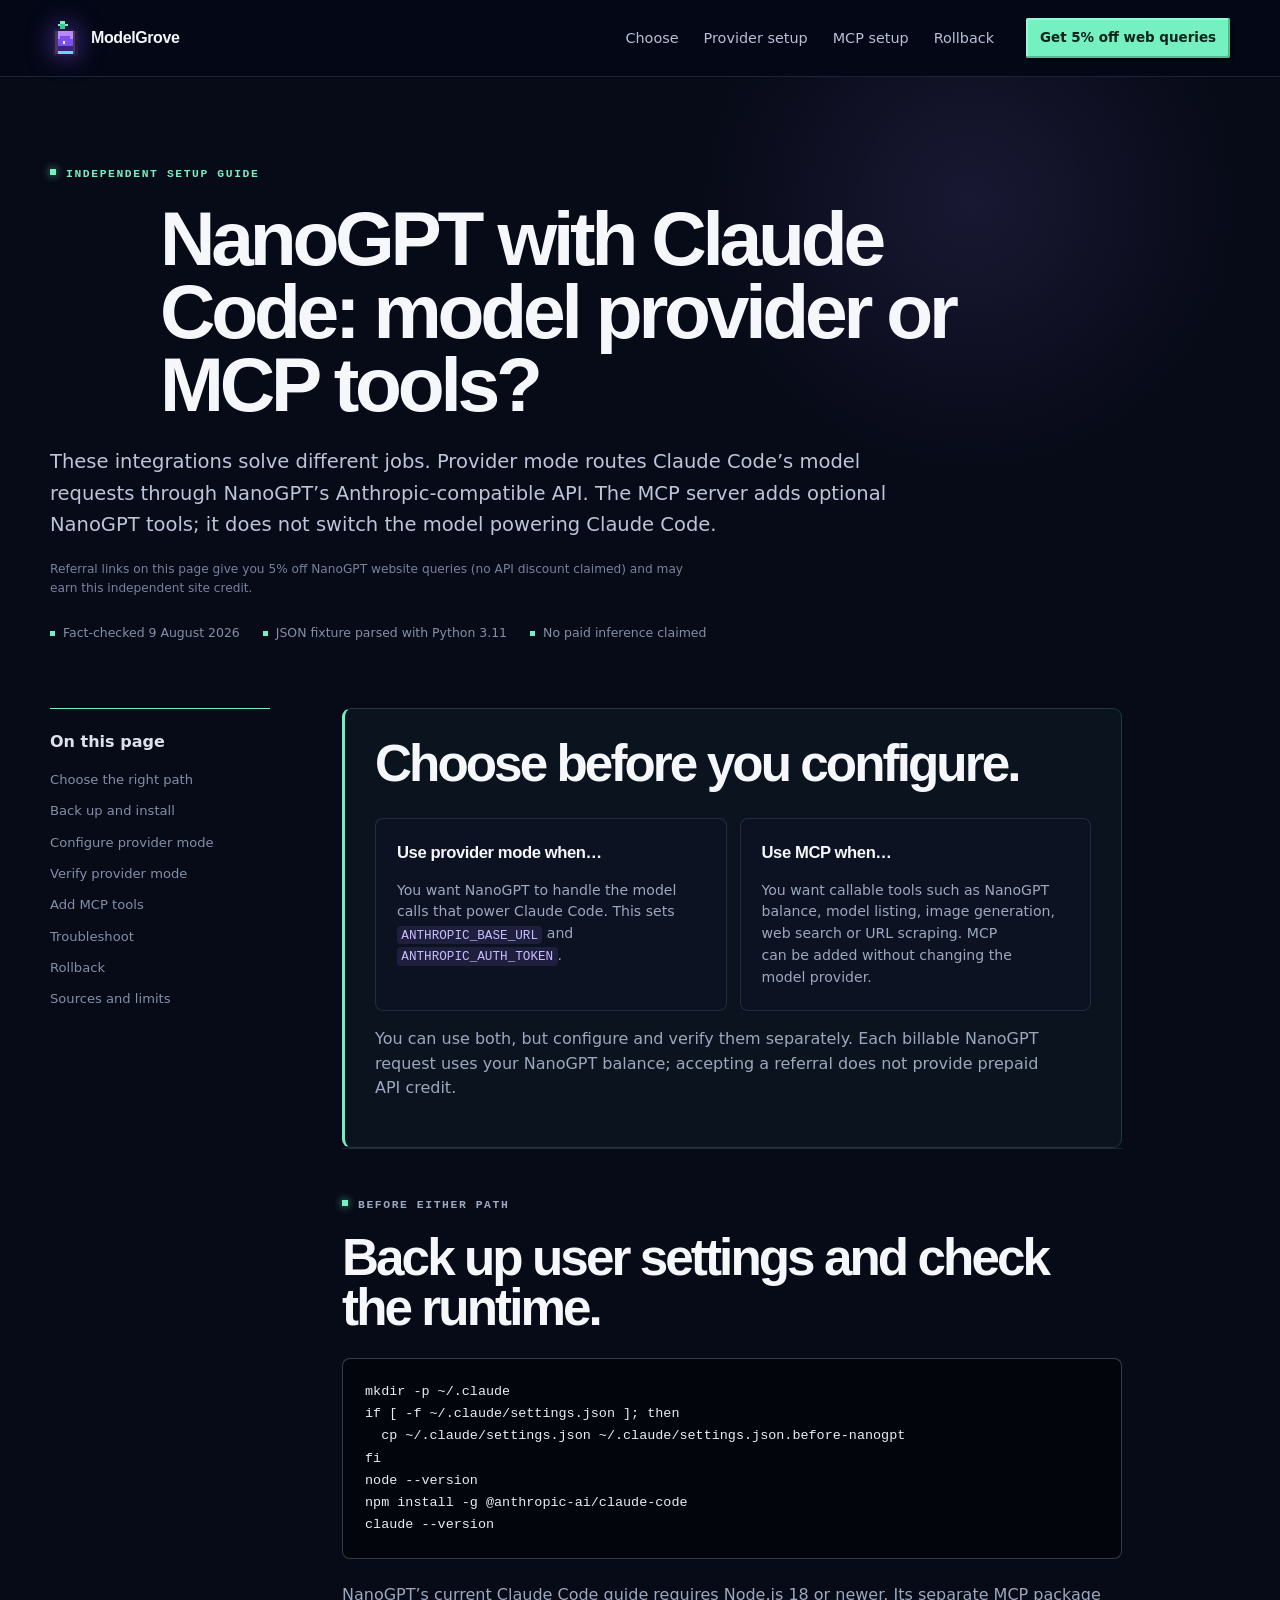
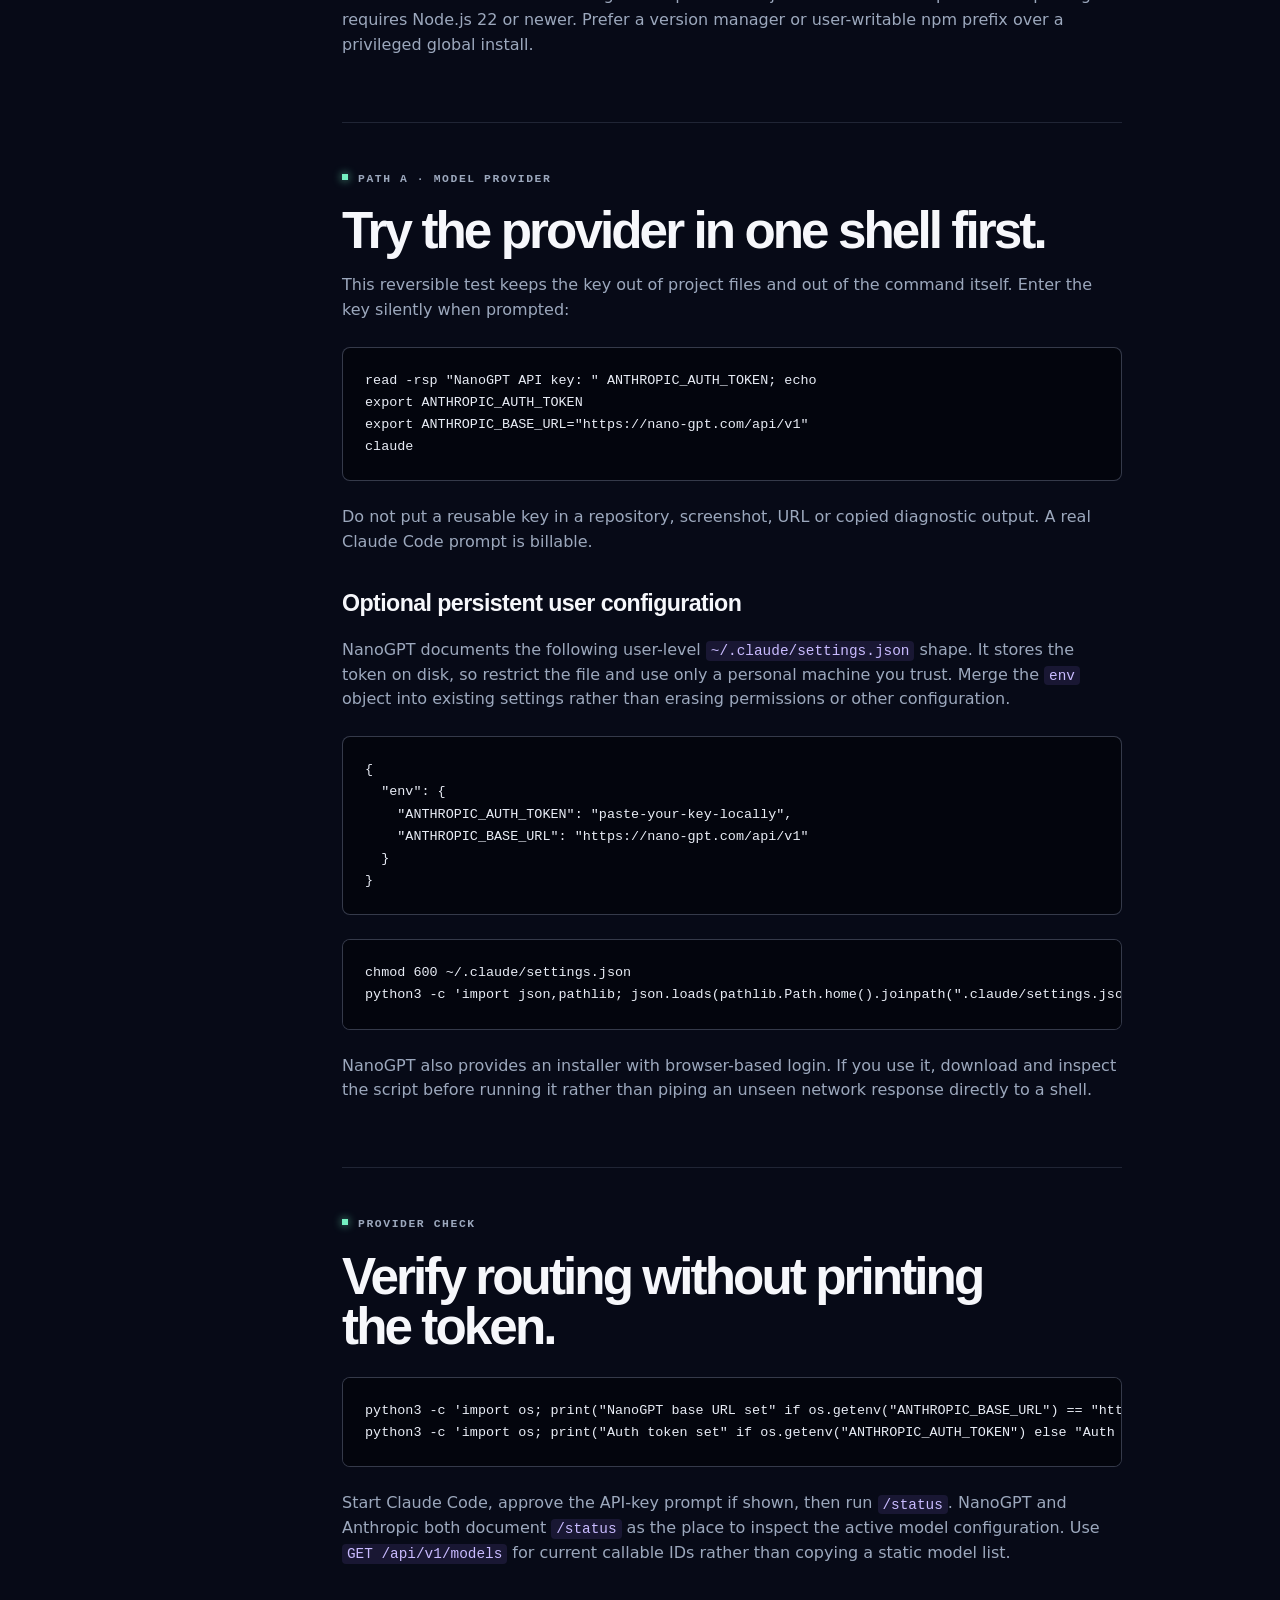
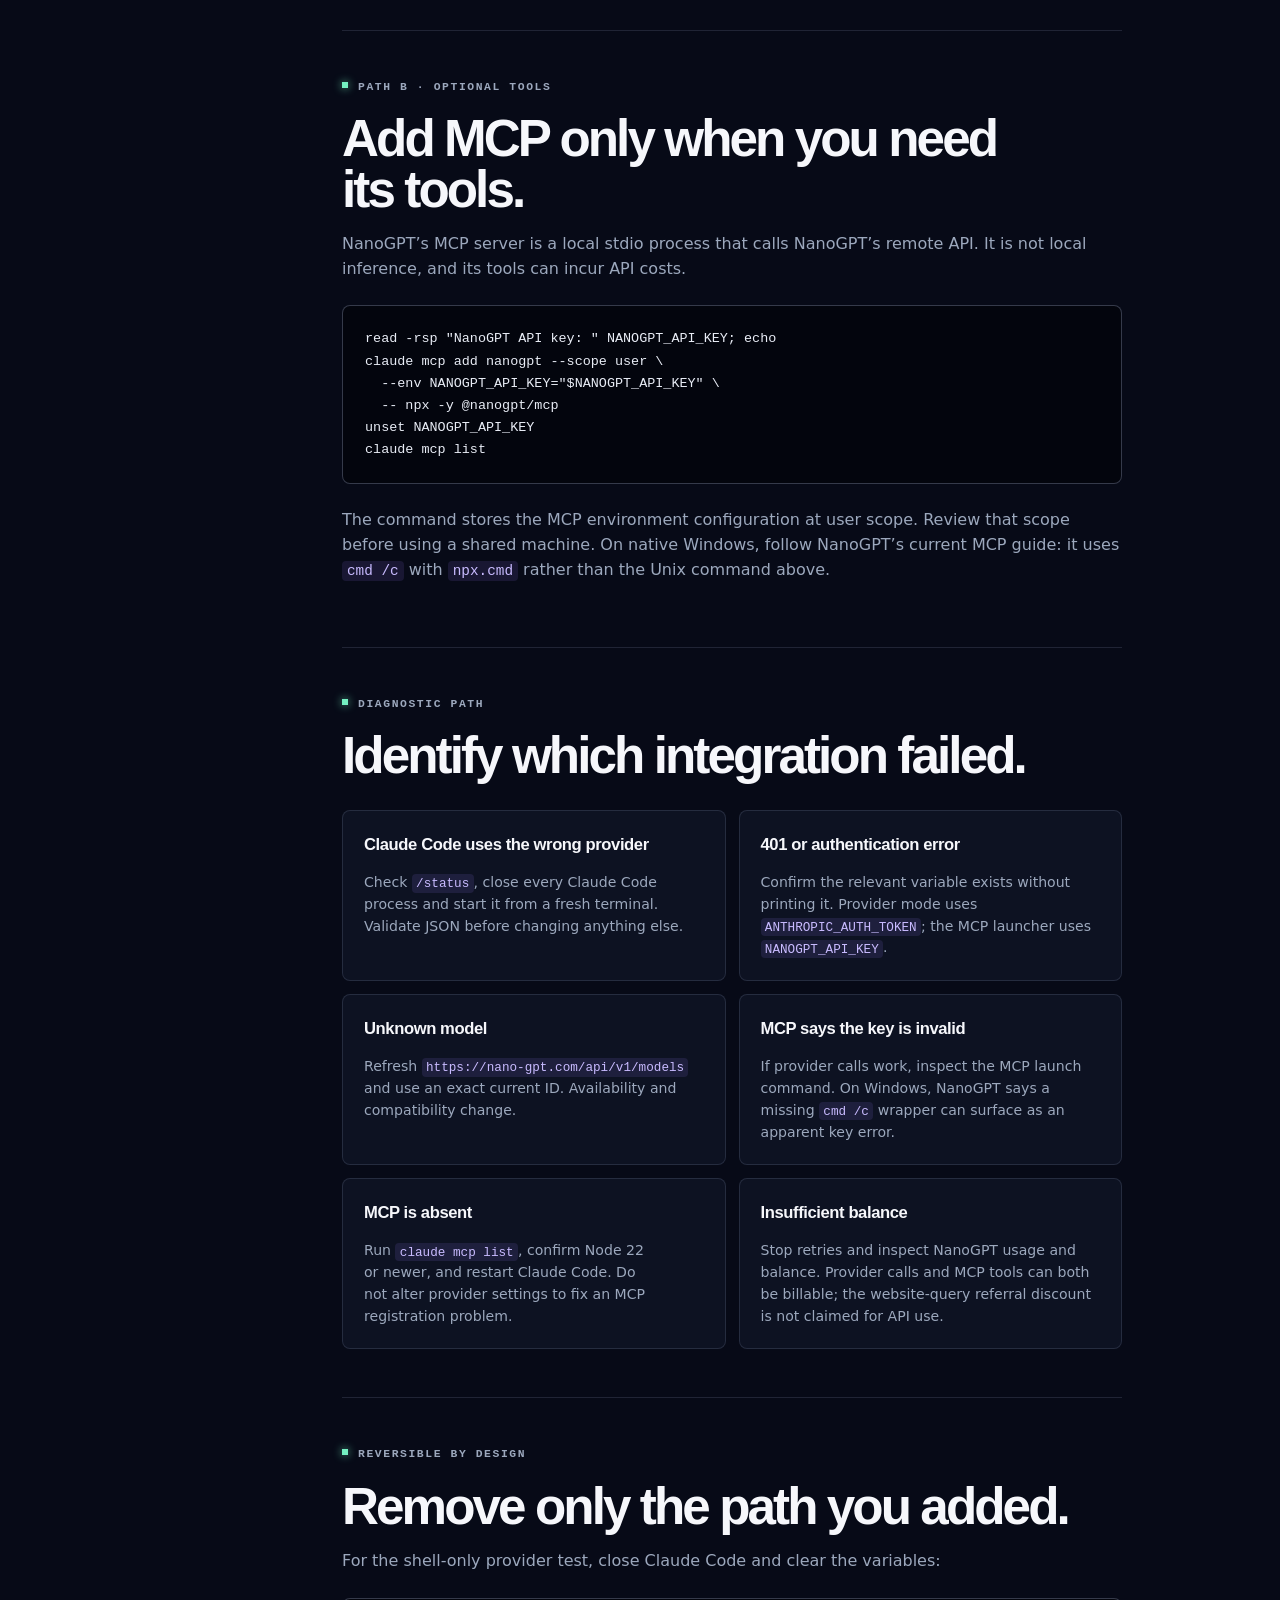
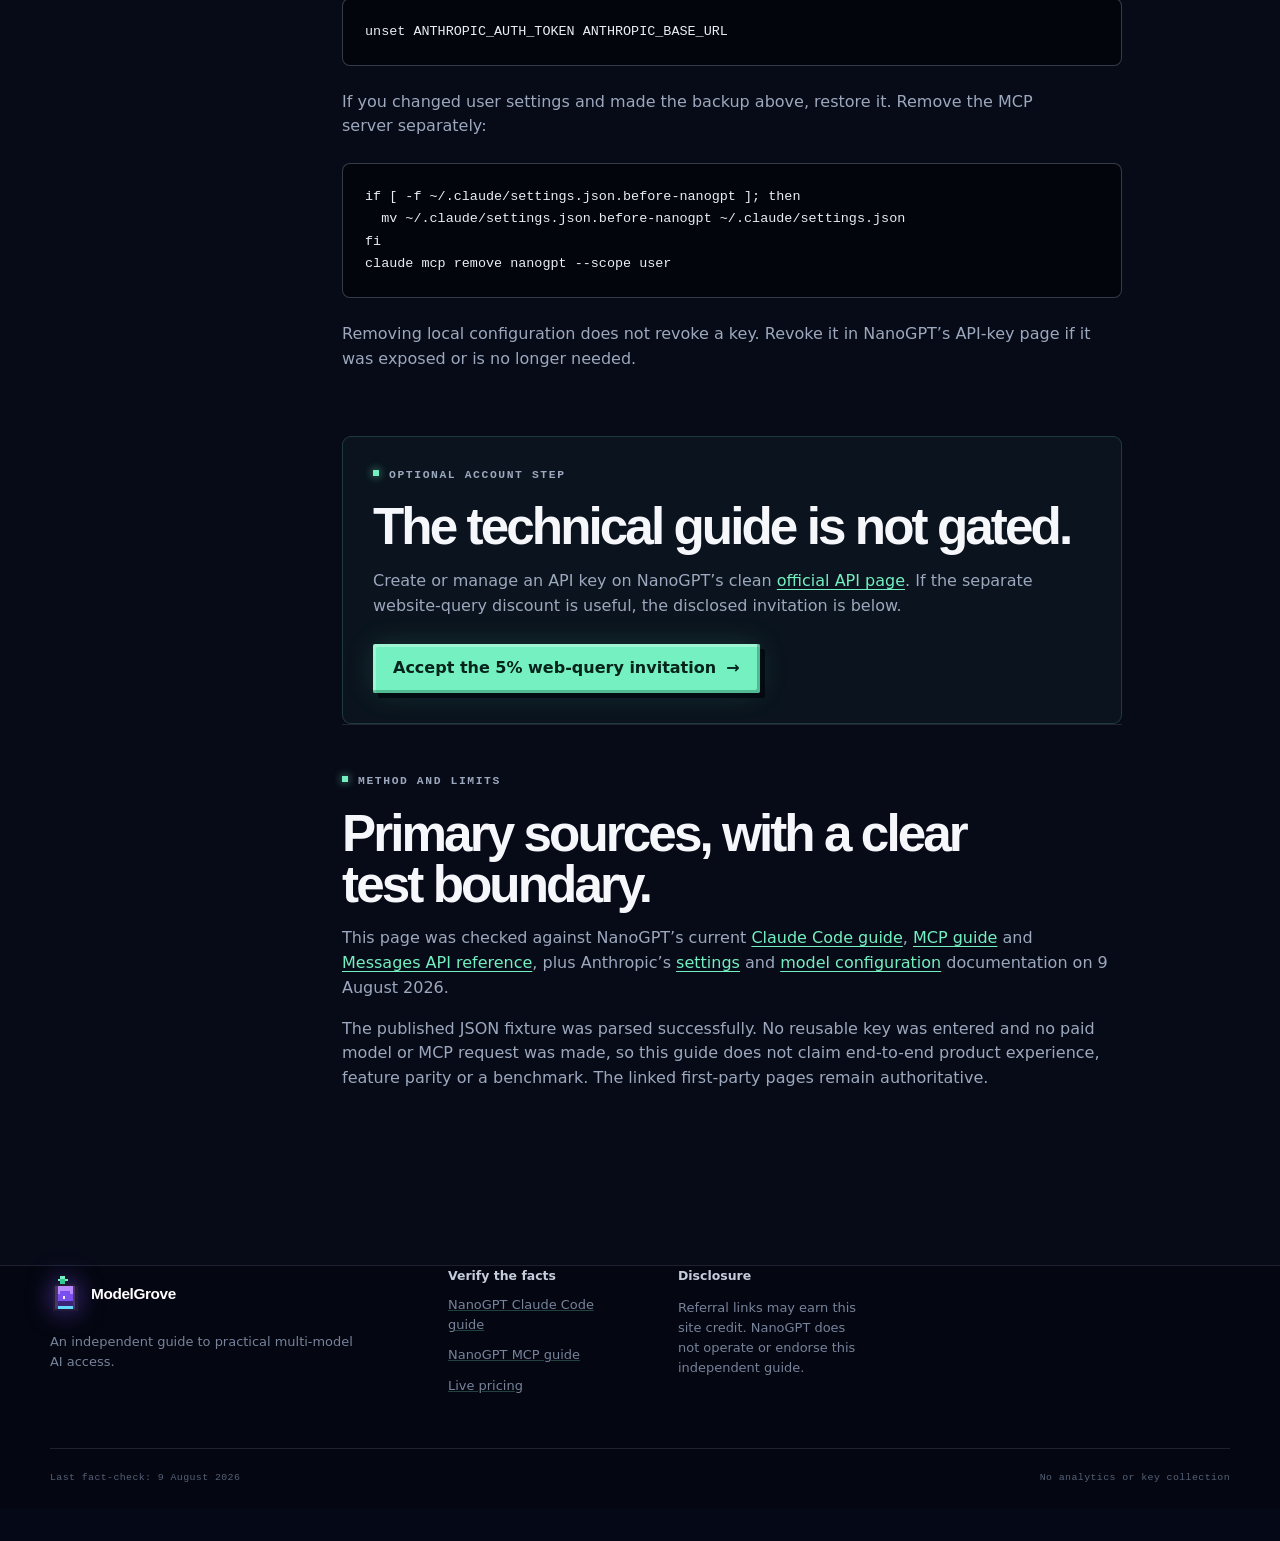
==== commit 83da422e: "Carry the pixel-art style through the whole page - New pixel-art brand mark: a glowing doorway with " ====
--- a/guides/nanogpt-claude-code.html
+++ b/guides/nanogpt-claude-code.html
@@ -31,7 +31,17 @@
   <a class="skip-link" href="#main">Skip to content</a>
   <header class="site-header">
     <nav class="nav shell" aria-label="Main navigation">
-      <a class="brand" href="../index.html" aria-label="ModelGrove home"><span class="brand-mark" aria-hidden="true"><i></i></span>ModelGrove</a>
+      <a class="brand" href="../index.html" aria-label="ModelGrove home"><span class="brand-mark" aria-hidden="true"><svg class="pixel-logo" viewBox="0 0 12 14" shape-rendering="crispEdges" aria-hidden="true">
+  <path fill="#74f0c1" d="M4 0h2v1h-2zM3 1h1v1h-1zM6 1h1v1h-1z"/>
+  <path fill="#35c890" d="M4 1h2v1h-2zM4 2h2v1h-2z"/>
+  <path fill="#241b36" d="M2 3h8v1h-8zM1 4h1v1h-1zM10 4h1v1h-1zM1 5h1v1h-1zM10 5h1v1h-1zM1 6h1v1h-1zM10 6h1v1h-1zM1 7h1v1h-1zM10 7h1v1h-1zM1 8h1v1h-1zM10 8h1v1h-1zM1 9h1v1h-1zM10 9h1v1h-1zM1 10h1v1h-1zM10 10h1v1h-1zM1 11h1v1h-1zM10 11h1v1h-1zM1 12h1v1h-1zM10 12h1v1h-1zM1 13h10v1h-10z"/>
+  <path fill="#4a3768" d="M2 4h1v1h-1zM9 4h1v1h-1zM2 5h1v1h-1zM9 5h1v1h-1zM2 6h1v1h-1zM9 6h1v1h-1zM2 7h1v1h-1zM9 7h1v1h-1zM2 8h1v1h-1zM9 8h1v1h-1zM2 9h1v1h-1zM9 9h1v1h-1zM2 10h1v1h-1zM9 10h1v1h-1zM2 11h1v1h-1zM9 11h1v1h-1zM2 12h1v1h-1zM9 12h1v1h-1z"/>
+  <path fill="#b98aff" d="M3 4h6v1h-6zM3 5h6v1h-6zM3 6h1v1h-1zM8 6h1v1h-1z"/>
+  <path fill="#7a4ff0" d="M4 6h4v1h-4zM3 7h6v1h-6zM3 8h2v1h-2zM6 8h3v1h-3zM3 9h6v1h-6z"/>
+  <path fill="#f4efff" d="M5 8h1v1h-1z"/>
+  <path fill="#3b2478" d="M3 10h6v1h-6zM3 11h6v1h-6z"/>
+  <path fill="#62d8ff" d="M3 12h6v1h-6z"/>
+</svg></span>ModelGrove</a>
       <div class="nav-links">
         <a href="#choose">Choose</a>
         <a href="#provider">Provider setup</a>
@@ -177,7 +187,17 @@
 
   <footer class="footer">
     <div class="shell footer-grid">
-      <div><a class="brand footer-brand" href="../index.html"><span class="brand-mark" aria-hidden="true"><i></i></span>ModelGrove</a><p>An independent guide to practical multi-model AI access.</p></div>
+      <div><a class="brand footer-brand" href="../index.html"><span class="brand-mark" aria-hidden="true"><svg class="pixel-logo" viewBox="0 0 12 14" shape-rendering="crispEdges" aria-hidden="true">
+  <path fill="#74f0c1" d="M4 0h2v1h-2zM3 1h1v1h-1zM6 1h1v1h-1z"/>
+  <path fill="#35c890" d="M4 1h2v1h-2zM4 2h2v1h-2z"/>
+  <path fill="#241b36" d="M2 3h8v1h-8zM1 4h1v1h-1zM10 4h1v1h-1zM1 5h1v1h-1zM10 5h1v1h-1zM1 6h1v1h-1zM10 6h1v1h-1zM1 7h1v1h-1zM10 7h1v1h-1zM1 8h1v1h-1zM10 8h1v1h-1zM1 9h1v1h-1zM10 9h1v1h-1zM1 10h1v1h-1zM10 10h1v1h-1zM1 11h1v1h-1zM10 11h1v1h-1zM1 12h1v1h-1zM10 12h1v1h-1zM1 13h10v1h-10z"/>
+  <path fill="#4a3768" d="M2 4h1v1h-1zM9 4h1v1h-1zM2 5h1v1h-1zM9 5h1v1h-1zM2 6h1v1h-1zM9 6h1v1h-1zM2 7h1v1h-1zM9 7h1v1h-1zM2 8h1v1h-1zM9 8h1v1h-1zM2 9h1v1h-1zM9 9h1v1h-1zM2 10h1v1h-1zM9 10h1v1h-1zM2 11h1v1h-1zM9 11h1v1h-1zM2 12h1v1h-1zM9 12h1v1h-1z"/>
+  <path fill="#b98aff" d="M3 4h6v1h-6zM3 5h6v1h-6zM3 6h1v1h-1zM8 6h1v1h-1z"/>
+  <path fill="#7a4ff0" d="M4 6h4v1h-4zM3 7h6v1h-6zM3 8h2v1h-2zM6 8h3v1h-3zM3 9h6v1h-6z"/>
+  <path fill="#f4efff" d="M5 8h1v1h-1z"/>
+  <path fill="#3b2478" d="M3 10h6v1h-6zM3 11h6v1h-6z"/>
+  <path fill="#62d8ff" d="M3 12h6v1h-6z"/>
+</svg></span>ModelGrove</a><p>An independent guide to practical multi-model AI access.</p></div>
       <div><strong>Verify the facts</strong><a href="https://docs.nano-gpt.com/integrations/claude-code" target="_blank" rel="noopener">NanoGPT Claude Code guide</a><a href="https://docs.nano-gpt.com/integrations/mcp" target="_blank" rel="noopener">NanoGPT MCP guide</a><a href="https://nano-gpt.com/pricing" target="_blank" rel="noopener">Live pricing</a></div>
       <div><strong>Disclosure</strong><p>Referral links may earn this site credit. NanoGPT does not operate or endorse this independent guide.</p></div>
     </div>
--- a/assets/styles.css
+++ b/assets/styles.css
@@ -37,9 +37,9 @@
 .site-header.is-scrolled { background: rgba(5,8,23,.86); border-bottom: 1px solid var(--line); backdrop-filter: blur(18px); }
 .nav { min-height: 76px; display: flex; align-items: center; gap: 32px; }
 .brand { display: inline-flex; align-items: center; gap: 11px; color: var(--ink); text-decoration: none; font-family: var(--heading-font); font-weight: 650; letter-spacing: -.025em; }
-.brand-mark { position: relative; display: grid; place-items: center; width: 33px; height: 33px; border: 1px solid rgba(116,240,193,.38); border-radius: 6px; background: linear-gradient(145deg, rgba(116,240,193,.19), rgba(157,124,255,.12)); box-shadow: inset 0 0 14px rgba(116,240,193,.08), 0 0 22px rgba(116,240,193,.08); }
-.brand-mark::before { content: ""; width: 10px; height: 14px; border-left: 3px solid var(--mint); border-right: 3px solid var(--violet); border-radius: 2px; transform: translateY(2px); }
-.brand-mark i { position: absolute; top: 3px; width: 2px; height: 7px; border-radius: 1px; background: var(--mint); transform: rotate(-27deg); transform-origin: bottom; }
+.brand-mark { display: grid; place-items: center; }
+.brand-mark .pixel-logo { display: block; width: 30px; height: auto; filter: drop-shadow(0 0 12px rgba(122,79,240,.55)); }
+.pixel-logo path[fill="#f4efff"] { animation: star-twinkle 2.6s steps(2, jump-none) infinite; }
 .nav-links { margin-left: auto; display: flex; align-items: center; gap: 25px; }
 .nav-links a { position: relative; color: #b7c0d4; font-size: .9rem; text-decoration: none; }
 .nav-links a::after { content: ""; position: absolute; inset: auto 0 -8px; height: 2px; background: var(--mint); transform: scaleX(0); transform-origin: left; transition: transform .2s steps(4); }
@@ -64,7 +64,9 @@
 .hero-aurora { position: absolute; z-index: -1; width: 760px; height: 430px; left: 50%; top: -6%; border-radius: 50%; background: radial-gradient(ellipse, rgba(101,70,205,.18), transparent 66%); filter: blur(24px); transform: translateX(-50%) rotate(-8deg); }
 .hero-copy { position: relative; z-index: 8; max-width: 900px; animation: rise-in .8s cubic-bezier(.2,.7,.2,1) both; }
 .eyebrow { margin: 0 0 18px; color: var(--mint); font-family: var(--mono); font-size: .71rem; font-weight: 700; letter-spacing: .14em; text-transform: uppercase; }
-.hero-copy .eyebrow::before, .hero-copy .eyebrow::after { content: ""; display: inline-block; width: 6px; height: 6px; margin: 0 10px; background: var(--mint); box-shadow: 0 0 9px rgba(116,240,193,.8); vertical-align: 2px; }
+.eyebrow::before, .hero-copy .eyebrow::after { content: ""; display: inline-block; width: 6px; height: 6px; background: var(--mint); box-shadow: 0 0 9px rgba(116,240,193,.8); vertical-align: 2px; }
+.eyebrow::before { margin-right: 10px; }
+.hero-copy .eyebrow::after { margin-left: 10px; }
 h1, h2, h3 { margin: 0; color: var(--ink); font-family: var(--heading-font); font-weight: 560; }
 h1 { margin-inline: auto; max-width: 860px; font-size: clamp(3.4rem, 6vw, 5.6rem); line-height: .95; letter-spacing: -.055em; }
 h1 em, h2 em { color: var(--mint); font-style: normal; }
@@ -92,7 +94,7 @@
 .scene-stars rect:nth-child(3n) { animation-delay: -2.2s; }
 .scene-stars rect:nth-child(5n) { animation-delay: -.6s; }
 .portal-halo { animation: halo-pulse 4.2s ease-in-out infinite; }
-.portal-sparkles .pk { animation: star-twinkle 2.1s steps(2, jump-none) infinite; }
+.pk { animation: star-twinkle 2.1s steps(2, jump-none) infinite; }
 .pk-2, .pk-5 { animation-delay: -.7s; }
 .pk-3, .pk-6 { animation-delay: -1.4s; }
 .pk-4 { animation-delay: -1s; }
@@ -126,7 +128,7 @@
 
 .capability-ribbon { overflow: hidden; border-block: 1px solid var(--line); background: #070a18; }
 .ribbon-track { width: max-content; display: flex; align-items: center; gap: 27px; padding: 18px 0; color: #8994aa; font-family: var(--mono); font-size: .68rem; letter-spacing: .12em; text-transform: uppercase; animation: marquee 28s linear infinite; }
-.ribbon-track i { color: var(--mint); font-style: normal; font-size: .56rem; }
+.ribbon-track i { width: 5px; height: 5px; background: var(--mint); font-size: 0; box-shadow: 0 0 8px rgba(116,240,193,.6); }
 
 .path-section { background: linear-gradient(180deg, #0b1024, #0c1225); }
 .path-section::before { content: ""; position: absolute; inset: 0; background: radial-gradient(circle at 10% 60%, rgba(116,240,193,.05), transparent 23%), radial-gradient(circle at 83% 25%, rgba(157,124,255,.08), transparent 27%); pointer-events: none; }
@@ -144,11 +146,9 @@
 .path-copy strong, .path-copy small { display: block; }
 .path-copy strong { font-family: var(--heading-font); font-size: 1.4rem; letter-spacing: -.03em; }
 .path-copy small { max-width: 280px; margin-top: 9px; color: #929db3; font-size: .85rem; line-height: 1.5; }
-.path-orbit { position: absolute; top: 65px; left: 50%; width: 98px; height: 98px; border: 1px solid rgba(116,240,193,.32); border-radius: 50%; transform: translateX(-50%); animation: orbit 9s linear infinite; }
-.path-orbit::before { content: ""; position: absolute; inset: 17px; border: 1px dashed rgba(116,240,193,.25); border-radius: 50%; }
-.path-orbit i { position: absolute; left: 9px; top: 10px; width: 15px; height: 15px; border-radius: 2px; background: var(--mint); box-shadow: 0 0 18px var(--mint); }
-.path-code { position: absolute; top: 73px; left: 50%; color: var(--violet); font-family: var(--mono); font-size: 2.5rem; text-shadow: 0 0 24px rgba(157,124,255,.45); transform: translateX(-50%); }
-.path-spark { position: absolute; top: 65px; left: 50%; color: var(--amber); font-size: 3.8rem; text-shadow: 0 0 28px rgba(255,188,102,.52); transform: translateX(-50%); animation: spark 3.3s ease-in-out infinite; }
+.path-card .path-sprite { position: absolute; top: 56px; left: 50%; height: 88px; width: auto; transform: translate(-50%, 0); filter: drop-shadow(0 12px 18px rgba(0,0,0,.55)); }
+.path-card:hover .path-sprite { animation: pixel-bob-centered .9s steps(2, jump-none) infinite; }
+.path-sprite path[fill="#62d8ff"] { animation: cursor-blink 1.2s steps(2, jump-none) infinite; }
 
 .fit-section { background: #080c1d; }
 .fit-layout { display: grid; grid-template-columns: .76fr 1.24fr; gap: 82px; align-items: start; }
@@ -161,15 +161,12 @@
 .fit-card.caution::after { background: rgba(255,188,102,.05); }
 .card-label { margin: 0 0 13px; color: var(--mint); font-family: var(--mono); font-size: .67rem; font-weight: 700; letter-spacing: .13em; text-transform: uppercase; }
 .caution .card-label { color: var(--amber); }
-.card-signal { display: flex; gap: 5px; position: absolute; top: 29px; right: 31px; }
-.card-signal span { width: 5px; height: 17px; border-radius: 1px; background: var(--mint); opacity: .35; animation: signal 1.6s steps(2, jump-none) infinite; }
-.card-signal span:nth-child(2) { height: 24px; animation-delay: -.45s; }
-.card-signal span:nth-child(3) { height: 11px; animation-delay: -.9s; }
-.caution-signal span { background: var(--amber); }
+.fit-card .card-sprite { position: absolute; top: 26px; right: 28px; height: 48px; width: auto; filter: drop-shadow(0 8px 12px rgba(0,0,0,.5)); }
+.fit-card:hover .card-sprite { animation: pixel-bob .9s steps(2, jump-none) infinite; }
 ul { margin: 27px 0 0; padding: 0; list-style: none; }
 li { position: relative; margin: 16px 0; padding-left: 27px; color: #a6b0c6; }
-li::before { content: "✦"; position: absolute; left: 0; top: .12em; color: var(--mint); font-size: .69rem; }
-.caution li::before { content: "—"; color: var(--amber); font-size: 1rem; }
+li::before { content: ""; position: absolute; left: 2px; top: .42em; width: 6px; height: 6px; background: var(--mint); }
+.caution li::before { background: var(--amber); }
 
 .calculator-section { isolation: isolate; overflow: hidden; background: linear-gradient(135deg, #0d142b 0%, #131332 53%, #091522 100%); }
 .calculator-section::before { content: ""; position: absolute; z-index: -2; inset: 0; opacity: .5; background-image: radial-gradient(circle at center, rgba(255,255,255,.12) 0 1px, transparent 1.5px); background-size: 42px 42px; mask-image: radial-gradient(circle at 71% 50%, black, transparent 66%); }
@@ -201,7 +198,8 @@
 .integration-card { position: relative; min-height: 220px; display: flex; flex-direction: column; justify-content: space-between; gap: 22px; padding: 25px; border: 1px solid var(--line); border-radius: 10px; background: #0d1325; text-decoration: none; transition: transform .2s ease, background .2s ease, border-color .2s ease; }
 .integration-card:hover { transform: translateY(-4px); border-color: rgba(116,240,193,.3); background: #11192d; }
 .integration-feature { grid-column: span 2; min-height: 260px; background: radial-gradient(circle at 80% 18%, rgba(116,240,193,.12), transparent 29%), #0d1627; }
-.integration-icon { display: grid; place-items: center; width: 43px; height: 43px; border: 1px solid rgba(157,124,255,.28); border-radius: 4px; color: #c5b7ff; background: rgba(157,124,255,.08); font-family: var(--mono); font-size: .68rem; font-weight: 800; }
+.integration-icon { display: grid; place-items: center; width: 43px; height: 43px; border: 1px solid rgba(157,124,255,.28); border-radius: 4px; color: #c5b7ff; background: rgba(157,124,255,.08); }
+.integration-icon .pixel-mono { display: block; height: 11px; width: auto; }
 .integration-feature .integration-icon { border-color: rgba(116,240,193,.3); color: var(--mint); background: rgba(116,240,193,.08); }
 .integration-tag { margin: 0 0 7px; color: #65728a; font-family: var(--mono); font-size: .6rem; letter-spacing: .1em; text-transform: uppercase; }
 .integration-card h3 { font-size: 1.22rem; }
@@ -232,7 +230,15 @@
 .final-copy .hero-actions { justify-content: flex-start; }
 .final-copy .microcopy { margin-inline: 0; }
 
-.footer { padding: 70px 0 24px; border-top: 1px solid var(--line); background: #040611; }
+.footer { padding: 0 0 24px; border-top: 1px solid var(--line); background: #040611; }
+.footer-parade { overflow: hidden; padding: 30px 0 0; margin-bottom: 48px; }
+.parade-track { display: flex; width: max-content; animation: marquee 52s linear infinite; }
+.parade-half { display: flex; align-items: flex-end; }
+.parade-sprite { display: block; height: 30px; width: auto; margin-right: 58px; opacity: .92; }
+.parade-sprite .sprite-body { animation: pixel-bob .8s steps(2, jump-none) infinite; }
+.parade-flame .sprite-body, .parade-cubes .sprite-body { animation-delay: -.2s; }
+.parade-rock .sprite-body, .parade-panda .sprite-body { animation-delay: -.4s; }
+.parade-sprout .sprite-body, .parade-robot .sprite-body { animation-delay: -.6s; }
 .footer-grid { display: grid; grid-template-columns: 1.25fr .65fr .8fr 1fr; gap: 48px; }
 .footer-grid p, .footer-grid a { color: #77839a; font-size: .81rem; }
 .footer-grid strong { color: #c5ccdb; font-size: .78rem; }
@@ -252,7 +258,7 @@
 .article-hero .lede { max-width: 850px; margin-inline: 0; }
 .article-hero .microcopy { margin-inline: 0; }
 .article-meta { display: flex; flex-wrap: wrap; gap: 10px 23px; margin-top: 25px; color: #8490a6; font-size: .78rem; }
-.article-meta span::before { content: "✦"; margin-right: 8px; color: var(--mint); font-size: .62rem; }
+.article-meta span::before { content: ""; display: inline-block; width: 5px; height: 5px; margin-right: 8px; background: var(--mint); vertical-align: 1px; }
 .article-layout { display: grid; grid-template-columns: 220px minmax(0, 780px); gap: 72px; align-items: start; padding-bottom: 110px; }
 .article-toc { position: sticky; top: 105px; display: grid; gap: 11px; padding: 21px 0; border-top: 1px solid var(--mint); }
 .article-toc strong { margin-bottom: 4px; color: #dce2ec; }
@@ -292,10 +298,9 @@
 @keyframes neon-flicker { 0%, 100% { opacity: 1; } 41% { opacity: 1; } 42% { opacity: .55; } 43% { opacity: 1; } 78% { opacity: 1; } 79% { opacity: .7; } 80.5% { opacity: 1; } }
 @keyframes firefly { 0%, 100% { opacity: .15; transform: translate(0, 0); } 25% { opacity: 1; transform: translate(9px, -12px); } 60% { opacity: .42; transform: translate(-7px, -5px); } }
 @keyframes soft-pulse { 0% { opacity: .55; } 100% { opacity: 1; } }
-@keyframes orbit { to { transform: translateX(-50%) rotate(360deg); } }
-@keyframes spark { 0%, 100% { opacity: .72; transform: translateX(-50%) scale(.9) rotate(0); } 50% { opacity: 1; transform: translateX(-50%) scale(1.08) rotate(9deg); } }
 @keyframes marquee { to { transform: translateX(-50%); } }
-@keyframes signal { 0% { opacity: .22; transform: scaleY(.7); } 100% { opacity: .85; transform: scaleY(1); } }
+@keyframes pixel-bob-centered { 0% { transform: translate(-50%, 0); } 100% { transform: translate(-50%, -3px); } }
+@keyframes cursor-blink { 0% { opacity: 1; } 100% { opacity: .1; } }
 
 @media (max-width: 1100px) {
   .nav-links { display: none; }
@@ -340,9 +345,8 @@
   .path-picker { grid-template-columns: 1fr; }
   .path-card { min-height: 260px; }
   .path-copy { position: relative; z-index: 2; }
-  .path-orbit { top: 46px; width: 76px; height: 76px; }
-  .path-code { top: 48px; font-size: 2rem; }
-  .path-spark { top: 38px; font-size: 3rem; }
+  .path-card .path-sprite { top: 44px; height: 68px; }
+  .parade-sprite { height: 26px; margin-right: 42px; }
   .fit-cards { grid-template-columns: 1fr; }
   .fit-card { min-height: auto; padding: 28px; }
   .integrations-heading { grid-template-columns: 1fr; gap: 10px; }
@@ -366,7 +370,7 @@
 
 @media (max-width: 460px) {
   .brand { font-size: .91rem; }
-  .brand-mark { width: 30px; height: 30px; }
+  .brand-mark .pixel-logo { width: 26px; }
   .hero-copy .eyebrow::before, .hero-copy .eyebrow::after { margin: 0 6px; }
   .offer-card h3 { font-size: 1.08rem; }
   .path-card { min-height: 285px; }
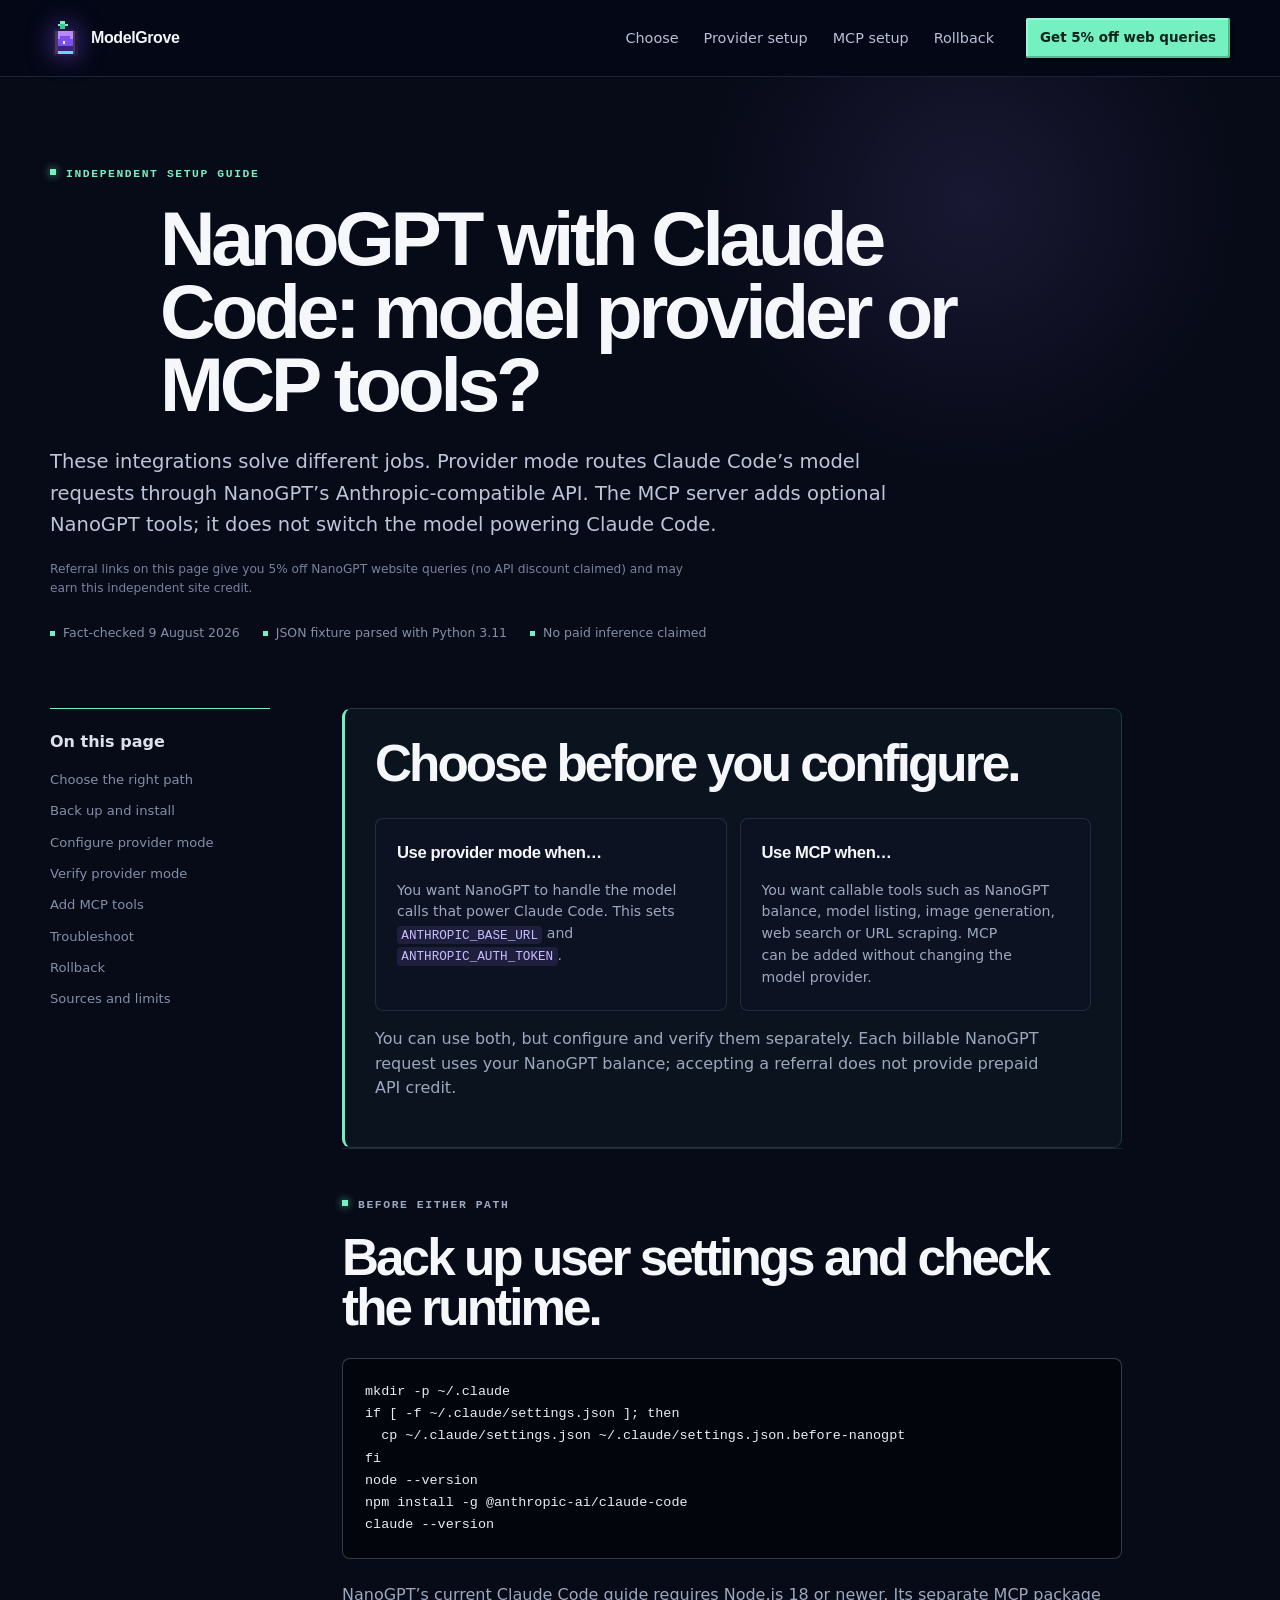
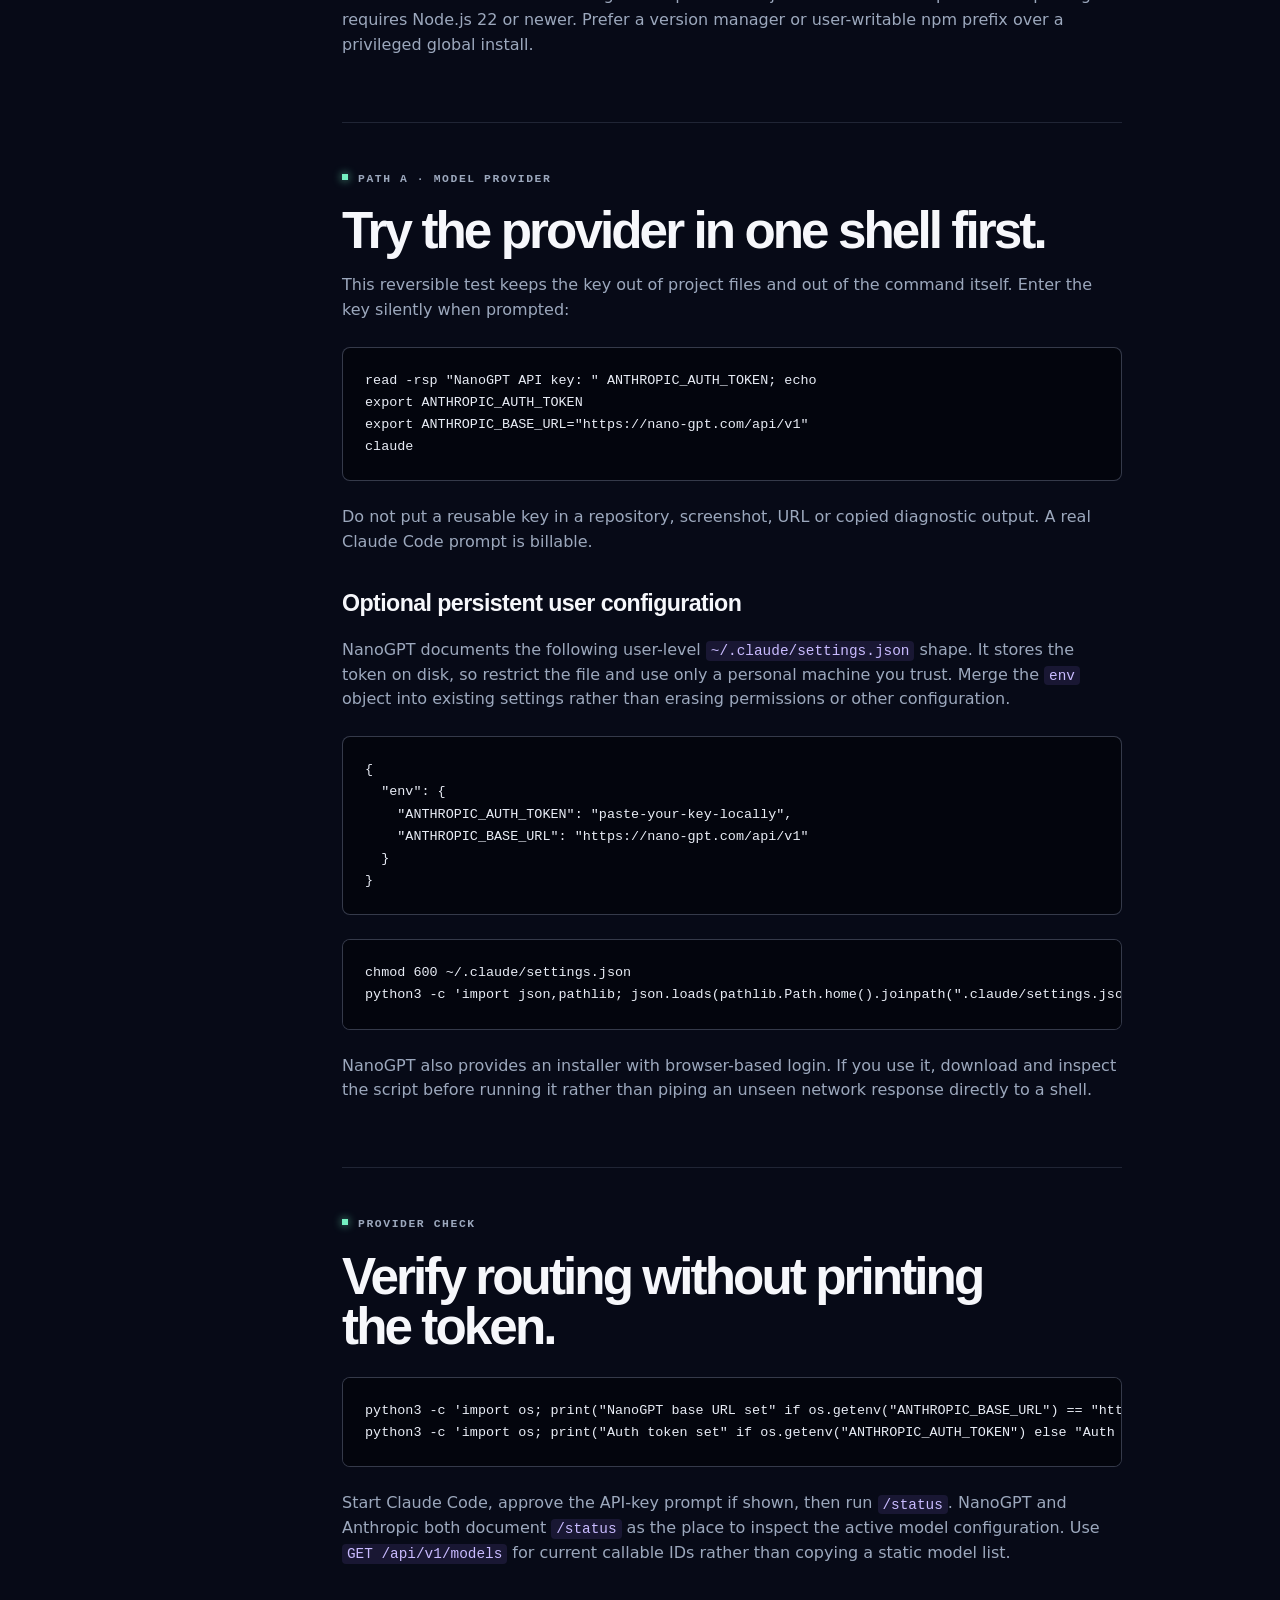
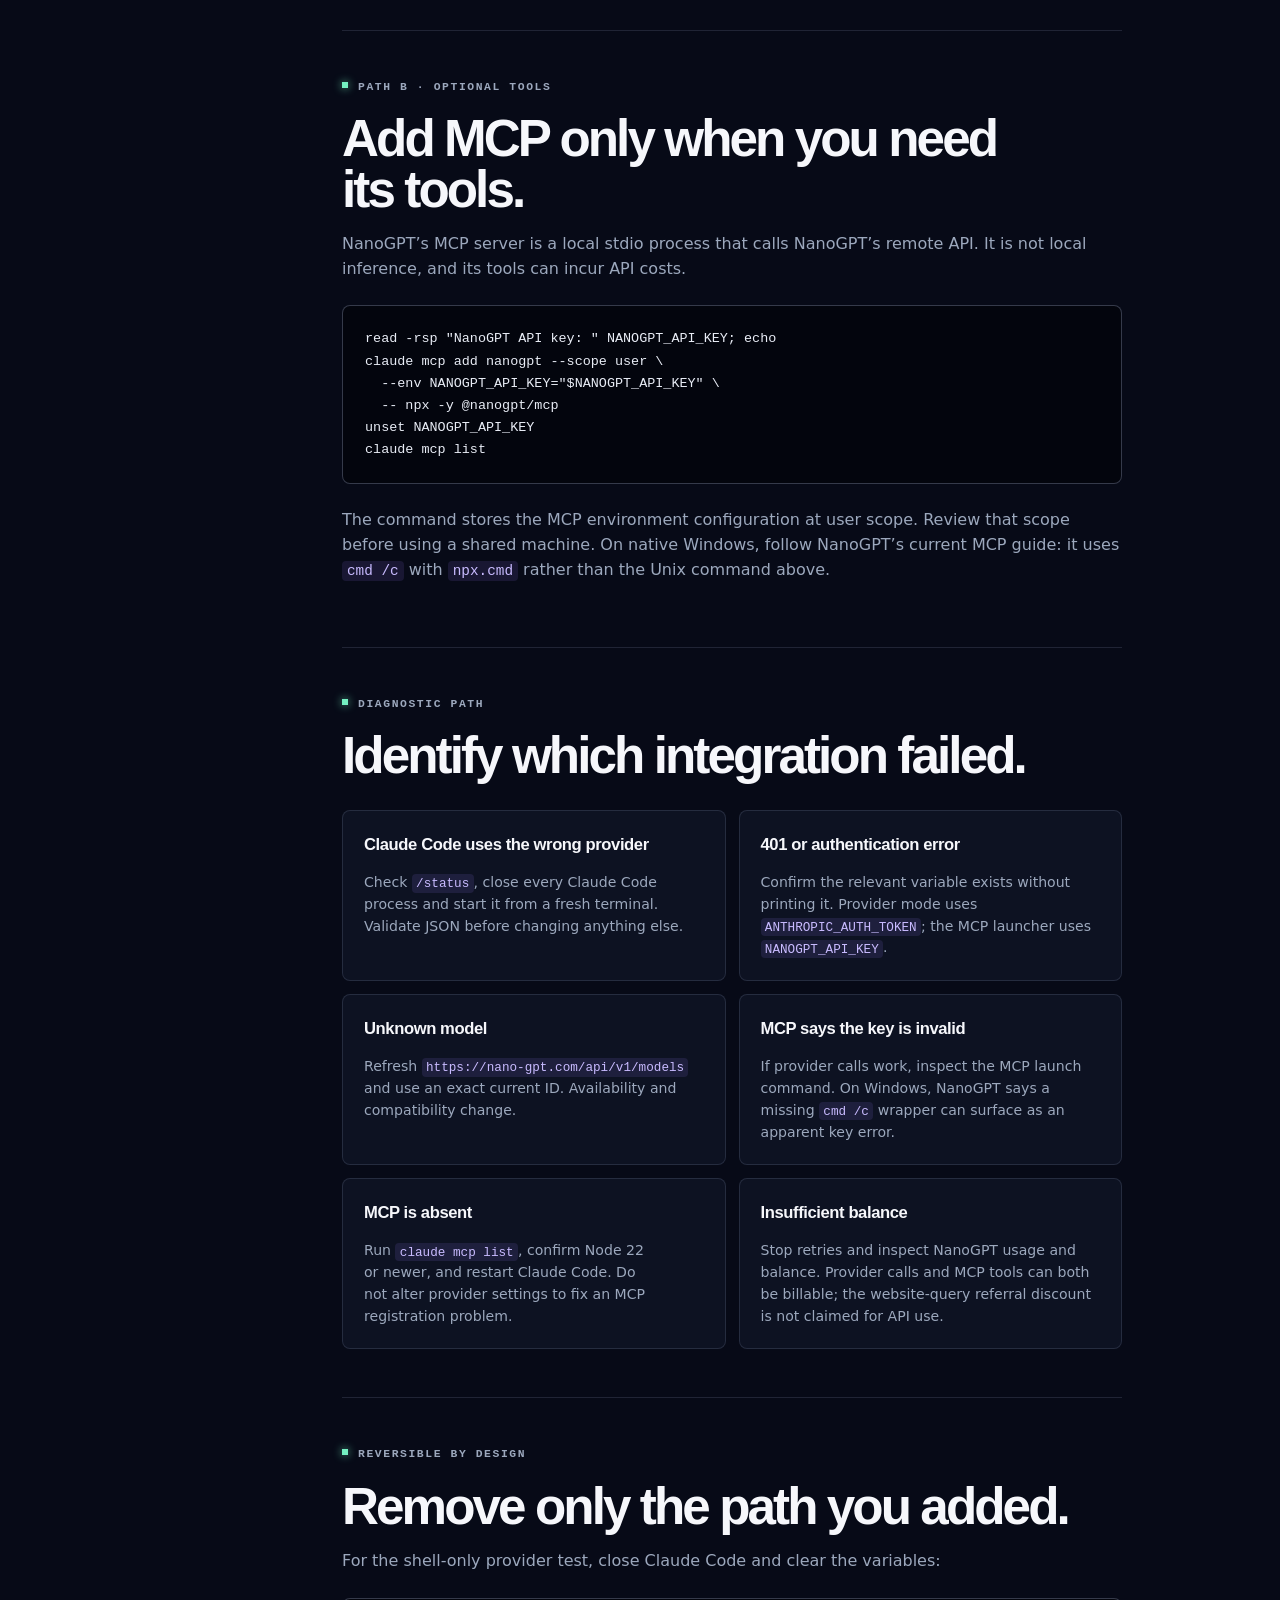
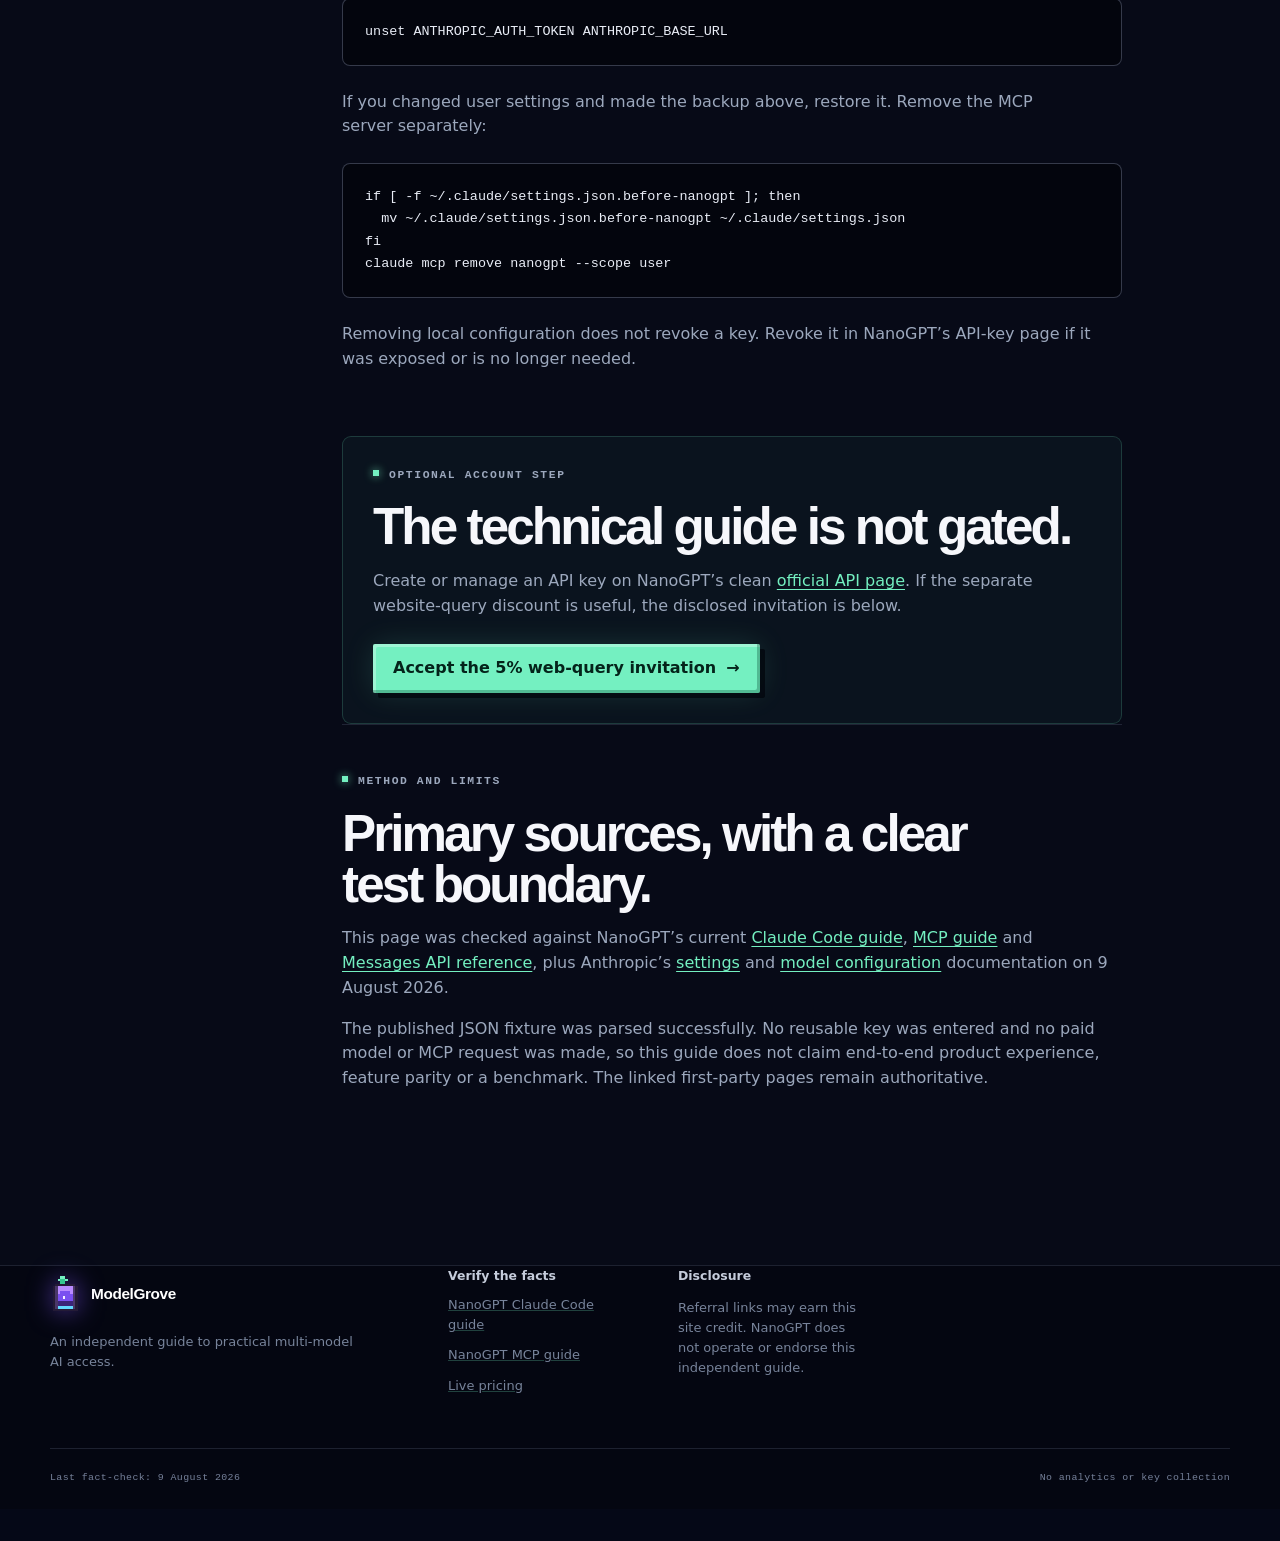
==== commit a5676450: "[verified] Deploy Fable pixel-art redesign" ====
--- a/guides/nanogpt-claude-code.html
+++ b/guides/nanogpt-claude-code.html
@@ -12,7 +12,7 @@
   <meta property="og:url" content="https://modelgrove.dev/guides/nanogpt-claude-code.html">
   <meta name="twitter:card" content="summary">
   <title>NanoGPT with Claude Code: model provider vs MCP | ModelGrove</title>
-  <link rel="stylesheet" href="../assets/styles.css">
+  <link rel="stylesheet" href="../assets/styles.css?v=905f61a6c2df">
   <script type="application/ld+json">
   {
     "@context": "https://schema.org",
--- a/assets/styles.css
+++ b/assets/styles.css
@@ -62,13 +62,13 @@
 .hero { position: relative; isolation: isolate; overflow: hidden; padding: 158px 0 0; text-align: center; background: radial-gradient(circle at 50% 0%, rgba(83,47,171,.2), transparent 42%), linear-gradient(180deg, #040615 0%, #070b1c 68%, #090d20 100%); }
 .hero::before { content: ""; position: absolute; z-index: -2; inset: 0; opacity: .38; background-image: linear-gradient(rgba(255,255,255,.021) 1px, transparent 1px), linear-gradient(90deg, rgba(255,255,255,.018) 1px, transparent 1px); background-size: 56px 56px; mask-image: linear-gradient(to bottom, black, transparent 82%); }
 .hero-aurora { position: absolute; z-index: -1; width: 760px; height: 430px; left: 50%; top: -6%; border-radius: 50%; background: radial-gradient(ellipse, rgba(101,70,205,.18), transparent 66%); filter: blur(24px); transform: translateX(-50%) rotate(-8deg); }
-.hero-copy { position: relative; z-index: 8; max-width: 900px; animation: rise-in .8s cubic-bezier(.2,.7,.2,1) both; }
+.hero-copy { position: relative; z-index: 8; max-width: 1180px; animation: rise-in .8s cubic-bezier(.2,.7,.2,1) both; }
 .eyebrow { margin: 0 0 18px; color: var(--mint); font-family: var(--mono); font-size: .71rem; font-weight: 700; letter-spacing: .14em; text-transform: uppercase; }
 .eyebrow::before, .hero-copy .eyebrow::after { content: ""; display: inline-block; width: 6px; height: 6px; background: var(--mint); box-shadow: 0 0 9px rgba(116,240,193,.8); vertical-align: 2px; }
 .eyebrow::before { margin-right: 10px; }
 .hero-copy .eyebrow::after { margin-left: 10px; }
 h1, h2, h3 { margin: 0; color: var(--ink); font-family: var(--heading-font); font-weight: 560; }
-h1 { margin-inline: auto; max-width: 860px; font-size: clamp(3.4rem, 6vw, 5.6rem); line-height: .95; letter-spacing: -.055em; }
+h1 { margin-inline: auto; max-width: 1120px; font-size: clamp(3.4rem, 6vw, 5.6rem); line-height: .95; letter-spacing: -.055em; }
 h1 em, h2 em { color: var(--mint); font-style: normal; }
 .lede { max-width: 690px; margin: 26px auto 0; color: #bdc5d8; font-size: clamp(1.05rem, 1.6vw, 1.22rem); line-height: 1.6; }
 .hero-actions { display: flex; align-items: center; justify-content: center; gap: 26px; margin-top: 36px; }
@@ -79,7 +79,7 @@
 /* The pixel queue scene. */
 .grove-scene { position: relative; z-index: 2; width: min(1040px, calc(100% - 24px)); margin: 46px auto 0; animation: rise-in .9s cubic-bezier(.2,.7,.2,1) .15s both; }
 .pixel-scene { display: block; width: 100%; height: auto; transform: translate(calc(var(--px) * 8px), calc(var(--py) * 5px)); transition: transform .15s linear; }
-.scene-caption { margin: 4px 0 0; padding-bottom: 30px; color: #6d7890; font-family: var(--mono); font-size: .66rem; letter-spacing: .13em; text-transform: uppercase; }
+.scene-caption { margin: 4px 0 0; padding-bottom: 30px; color: var(--dim); font-family: var(--mono); font-size: .66rem; letter-spacing: .13em; text-transform: uppercase; }
 
 .model-spirit .sprite-body { animation: pixel-bob 1.7s steps(2, jump-none) infinite; }
 .spirit-flame .sprite-body { animation-delay: -.35s; }
@@ -201,7 +201,7 @@
 .integration-icon { display: grid; place-items: center; width: 43px; height: 43px; border: 1px solid rgba(157,124,255,.28); border-radius: 4px; color: #c5b7ff; background: rgba(157,124,255,.08); }
 .integration-icon .pixel-mono { display: block; height: 11px; width: auto; }
 .integration-feature .integration-icon { border-color: rgba(116,240,193,.3); color: var(--mint); background: rgba(116,240,193,.08); }
-.integration-tag { margin: 0 0 7px; color: #65728a; font-family: var(--mono); font-size: .6rem; letter-spacing: .1em; text-transform: uppercase; }
+.integration-tag { margin: 0 0 7px; color: var(--dim); font-family: var(--mono); font-size: .6rem; letter-spacing: .1em; text-transform: uppercase; }
 .integration-card h3 { font-size: 1.22rem; }
 .integration-card p:not(.integration-tag) { max-width: 390px; margin: 8px 0 0; color: #8793aa; font-size: .82rem; }
 .integration-arrow { position: absolute; top: 24px; right: 25px; color: #67748b; font-size: 1.08rem; }
@@ -246,7 +246,7 @@
 .footer-grid a { margin-top: 10px; text-decoration-color: rgba(116,240,193,.25); }
 .footer-grid a:hover { color: var(--mint); }
 .footer-grid .brand { display: inline-flex; color: white; font-size: .96rem; }
-.footer-bottom { display: flex; justify-content: space-between; margin-top: 52px; padding-top: 21px; border-top: 1px solid var(--line); color: #566176; font-family: var(--mono); font-size: .62rem; letter-spacing: .04em; }
+.footer-bottom { display: flex; justify-content: space-between; margin-top: 52px; padding-top: 21px; border-top: 1px solid var(--line); color: var(--dim); font-family: var(--mono); font-size: .62rem; letter-spacing: .04em; }
 .mobile-cta { display: none; }
 
 /* Article pages keep the same world while optimising for reading. */
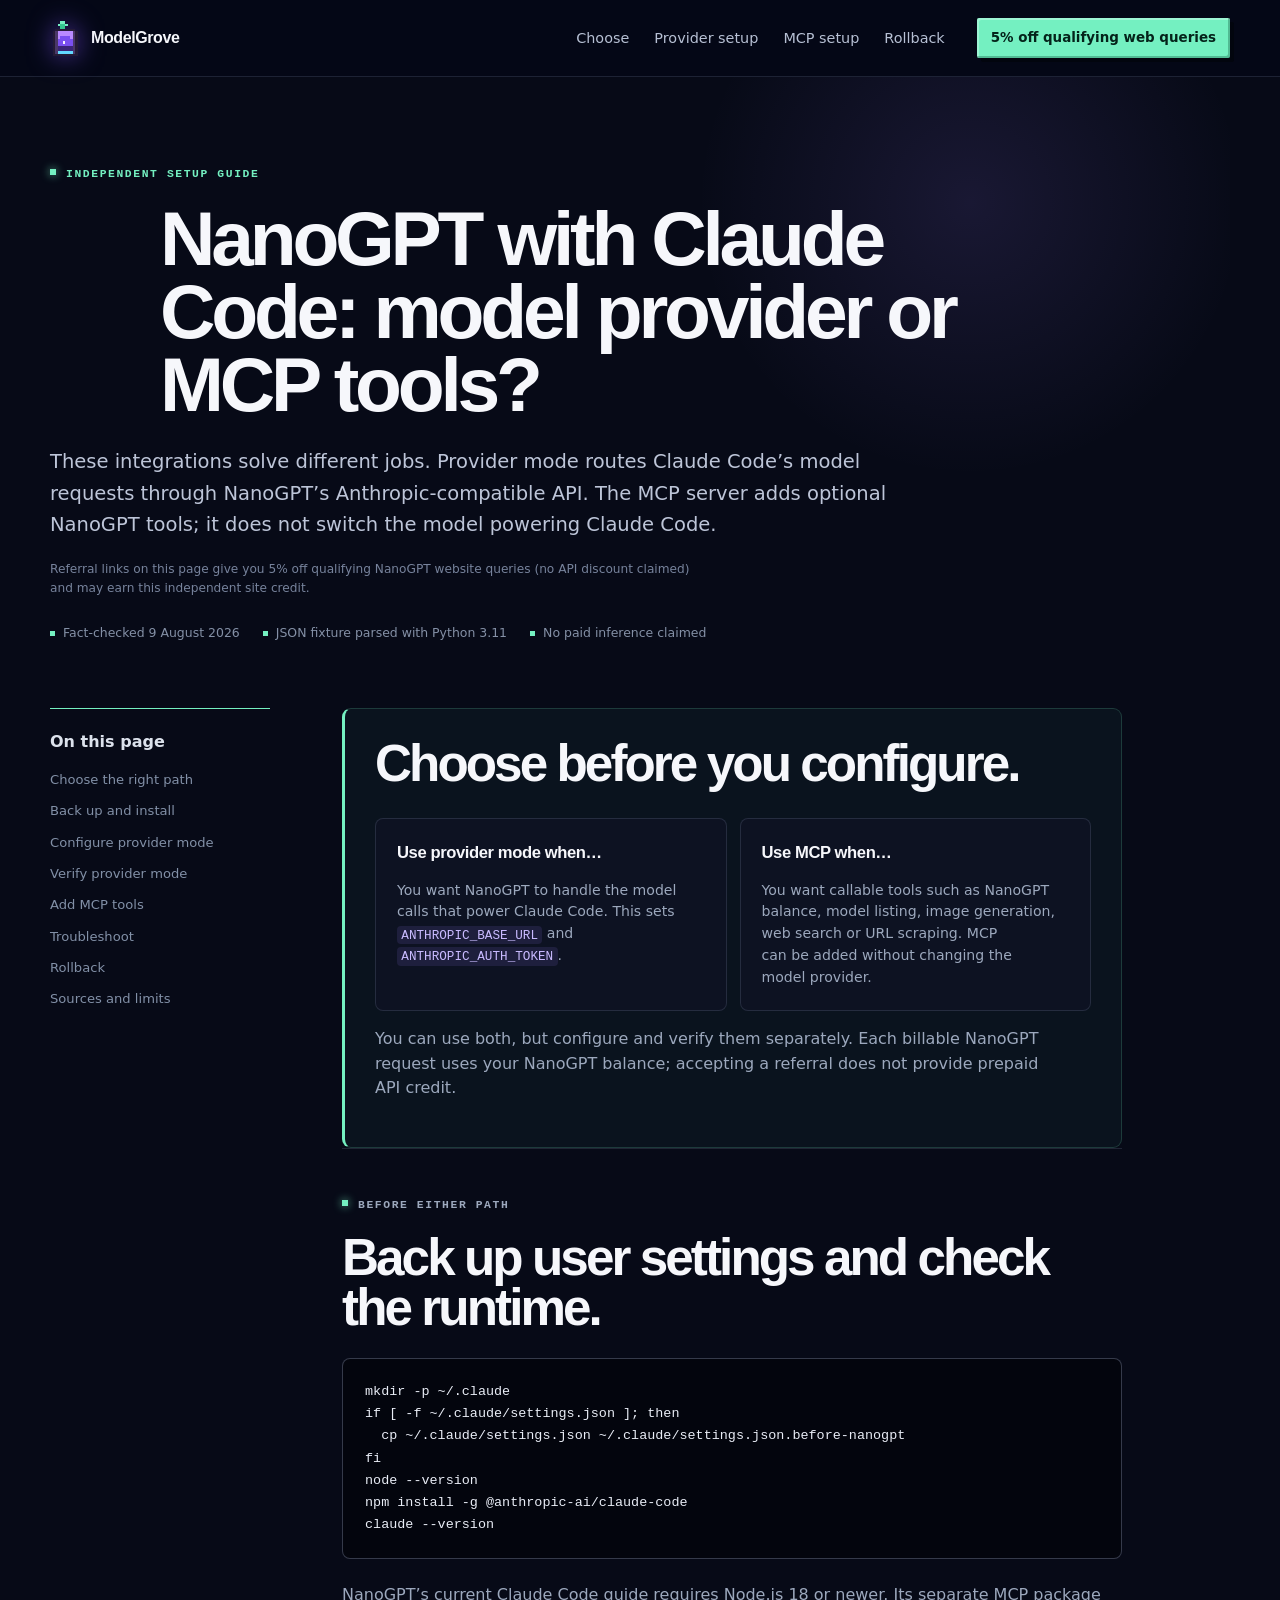
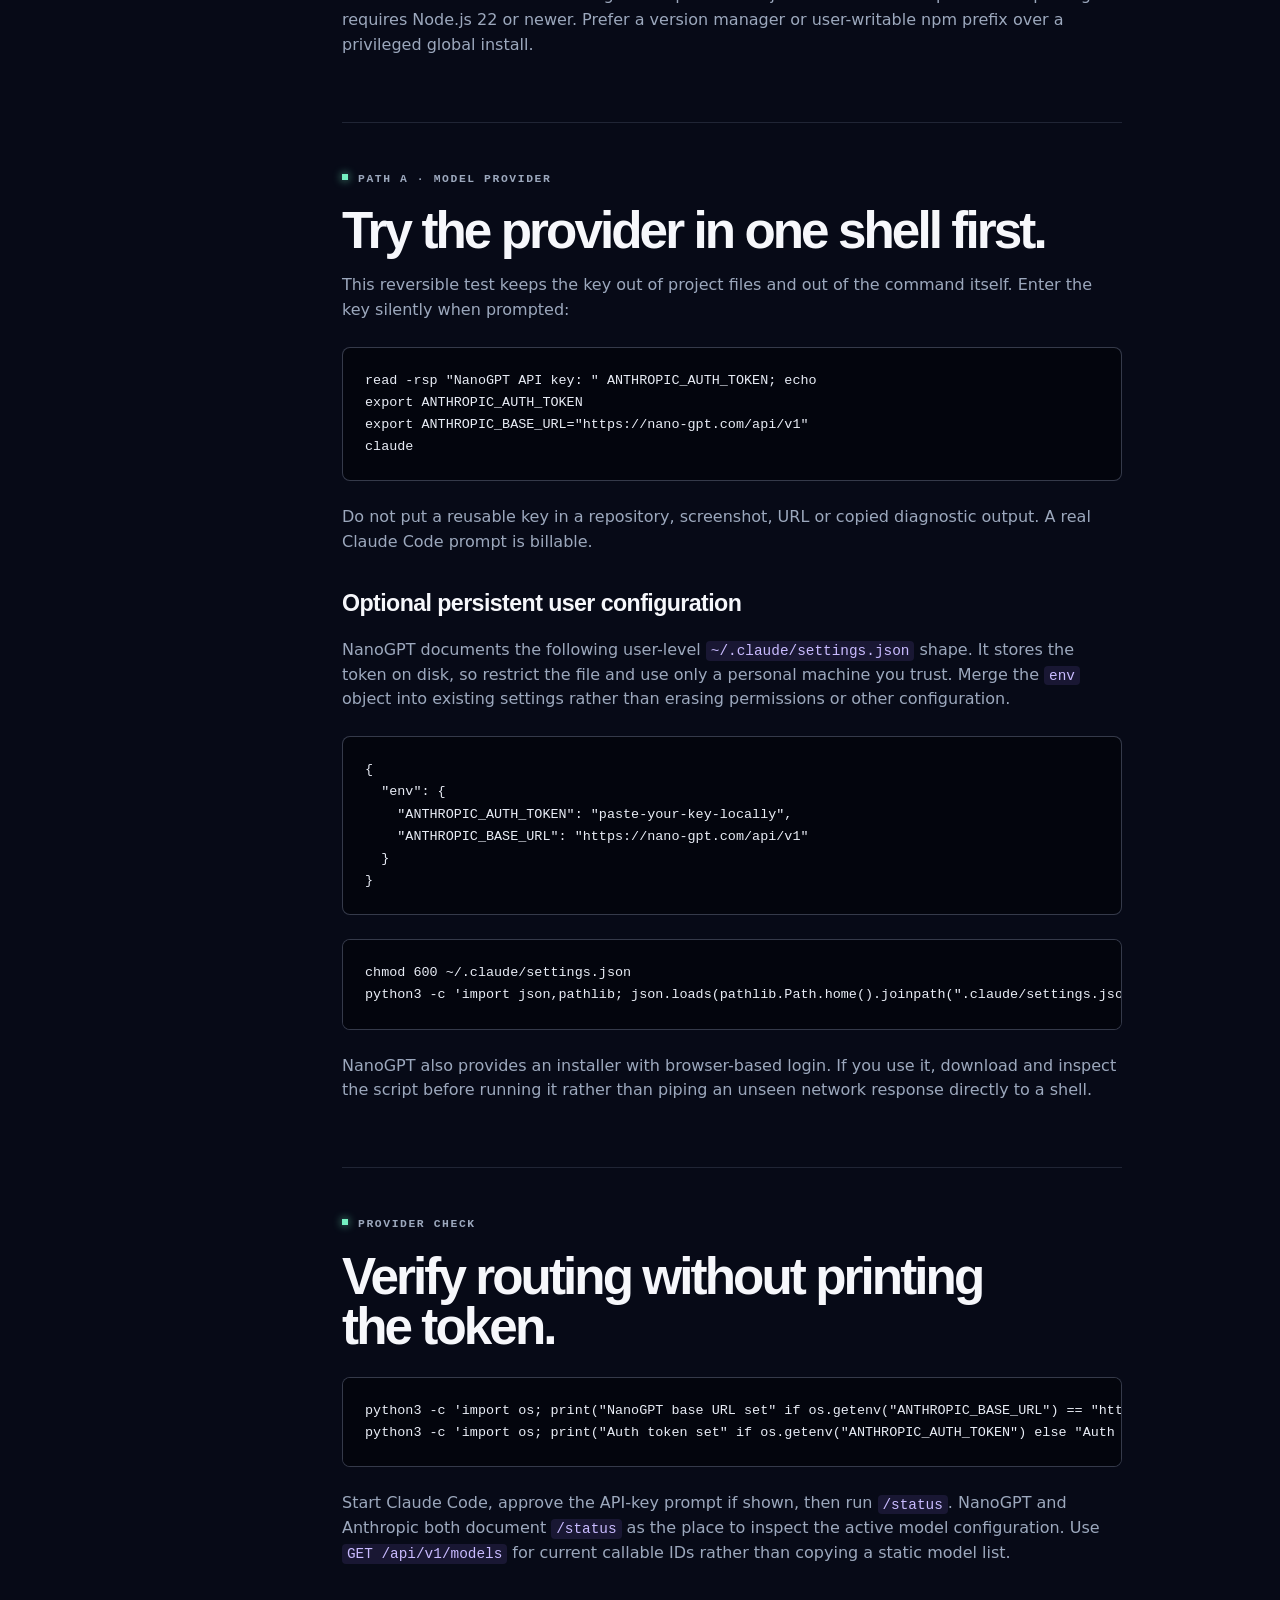
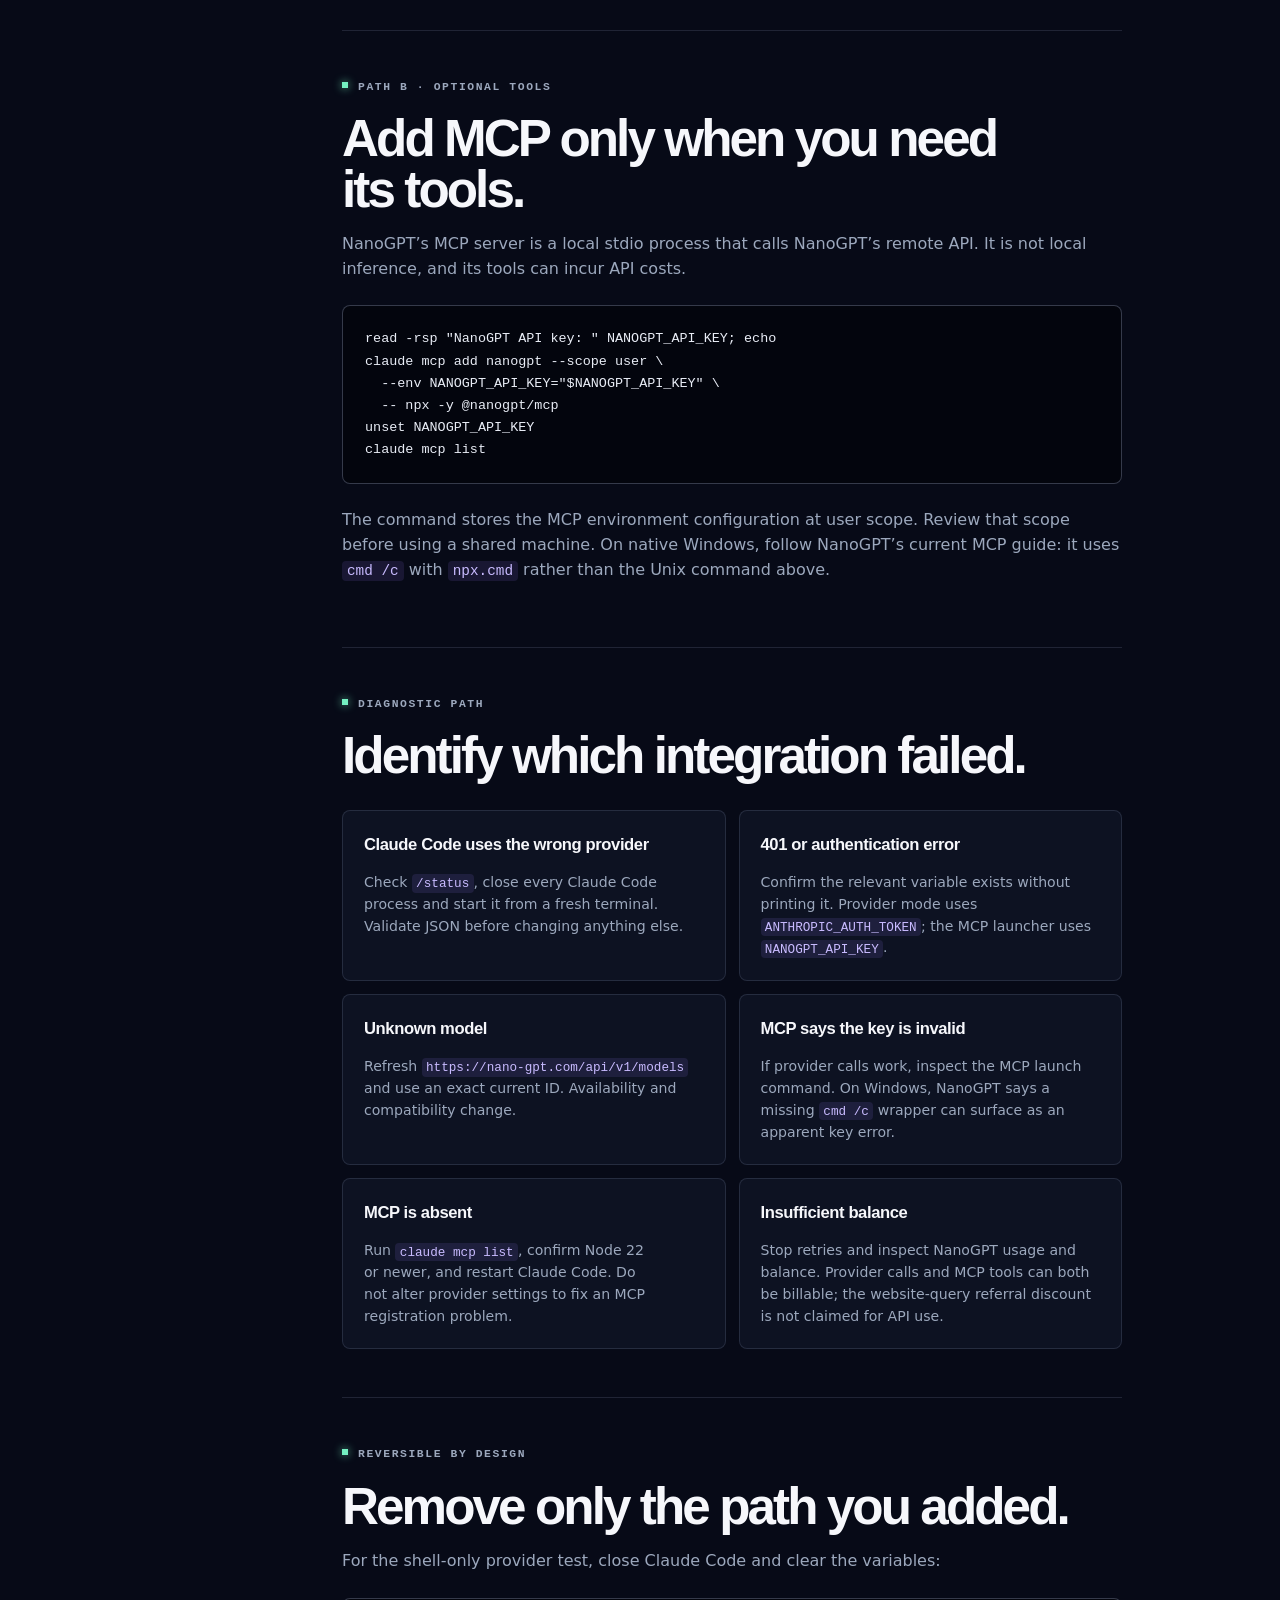
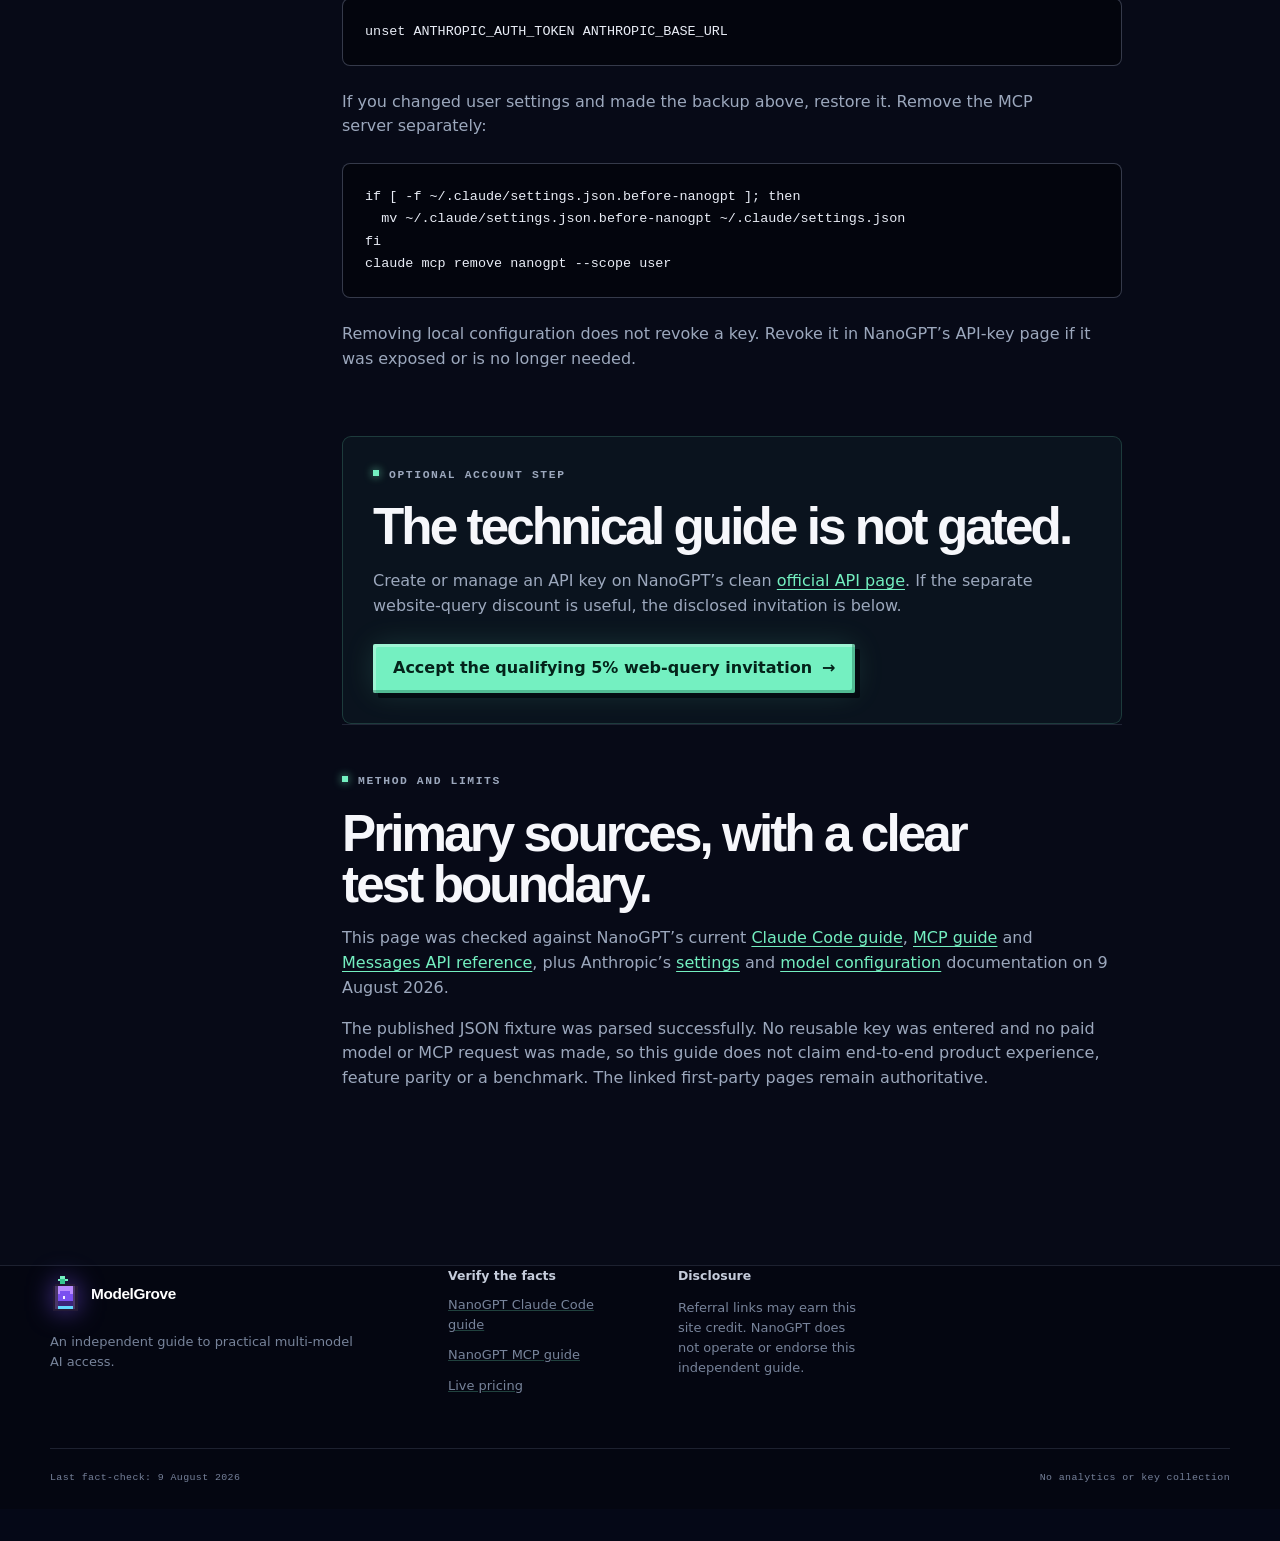
==== commit cbdb83e6: "[verified] Qualify referral discount wording" ====
--- a/guides/nanogpt-claude-code.html
+++ b/guides/nanogpt-claude-code.html
@@ -48,7 +48,7 @@
         <a href="#mcp">MCP setup</a>
         <a href="#rollback">Rollback</a>
       </div>
-      <a class="button button-small" href="https://nano-gpt.com/r/MRpqWxhj" target="_blank" rel="sponsored nofollow noopener">Get 5% off web queries</a>
+      <a class="button button-small" href="https://nano-gpt.com/r/MRpqWxhj" target="_blank" rel="sponsored nofollow noopener">5% off qualifying web queries</a>
     </nav>
   </header>
 
@@ -58,7 +58,7 @@
         <p class="eyebrow">Independent setup guide</p>
         <h1>NanoGPT with Claude Code: model provider or MCP tools?</h1>
         <p class="lede">These integrations solve different jobs. Provider mode routes Claude Code’s model requests through NanoGPT’s Anthropic-compatible API. The MCP server adds optional NanoGPT tools; it does not switch the model powering Claude Code.</p>
-        <p class="microcopy">Referral links on this page give you 5% off NanoGPT website queries (no API discount claimed) and may earn this independent site credit.</p>
+        <p class="microcopy">Referral links on this page give you 5% off qualifying NanoGPT website queries (no API discount claimed) and may earn this independent site credit.</p>
         <div class="article-meta"><span>Fact-checked 9 August 2026</span><span>JSON fixture parsed with Python 3.11</span><span>No paid inference claimed</span></div>
       </header>
 
@@ -171,7 +171,7 @@
             <p class="eyebrow">Optional account step</p>
             <h2 id="choice-heading">The technical guide is not gated.</h2>
             <p>Create or manage an API key on NanoGPT’s clean <a href="https://nano-gpt.com/api" target="_blank" rel="noopener">official API page</a>. If the separate website-query discount is useful, the disclosed invitation is below.</p>
-            <a class="button" href="https://nano-gpt.com/r/MRpqWxhj" target="_blank" rel="sponsored nofollow noopener">Accept the 5% web-query invitation <span aria-hidden="true">→</span></a>
+            <a class="button" href="https://nano-gpt.com/r/MRpqWxhj" target="_blank" rel="sponsored nofollow noopener">Accept the qualifying 5% web-query invitation <span aria-hidden="true">→</span></a>
           </section>
 
           <section id="sources">
